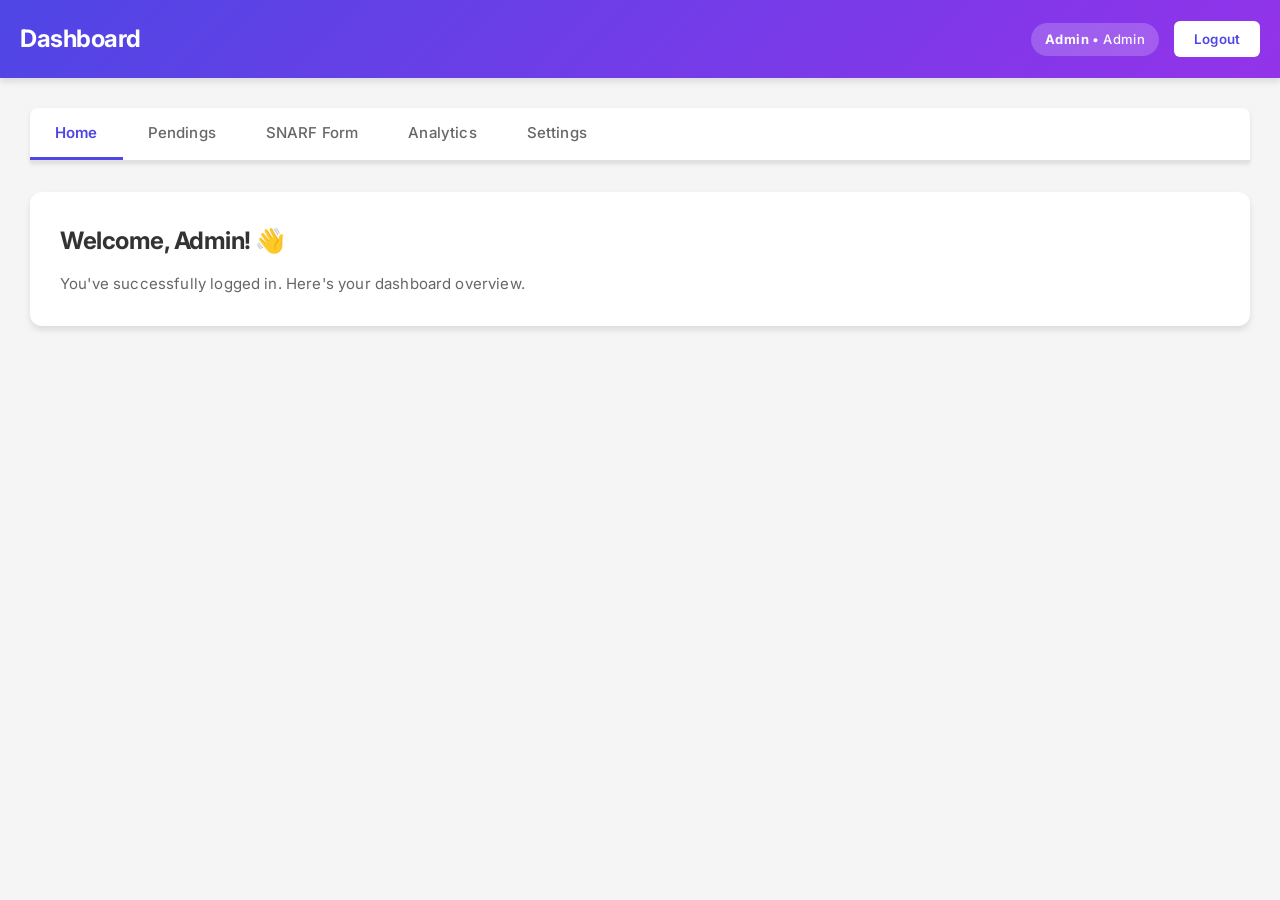
==== dashboard.html @ 6720dd73 "Update dashboard.html" ====
<!DOCTYPE html>
<html lang="en">
<head>
  <meta charset="UTF-8" />
  <meta name="viewport" content="width=device-width, initial-scale=1.0" />
  <meta name="theme-color" content="#4f46e5" />
  <title>Dashboard</title>
  <link rel="stylesheet" href="css/dashboard.css" />
</head>
<body>

  <div class="toast-container" id="toastContainer"></div>

  <nav class="navbar">
    <h1>Dashboard</h1>
    <div class="navbar-right">
      <span class="user-info-badge" id="navUserInfo"></span>
      <button class="logout-btn" onclick="logout()">Logout</button>
    </div>
  </nav>

  <main class="container">
    <div class="tabs">
      <button class="tab-btn active" onclick="switchTab('home', this)">Home</button>
      <button class="tab-btn" onclick="switchTab('pendings', this)" id="pendingsTabBtn">
        Pendings <span class="tab-badge" id="pendingsBadge" style="display:none;">0</span>
      </button>
      <button class="tab-btn" onclick="switchTab('snarf-form', this)" id="snarfTabBtn">
        SNARF Form <span class="tab-badge" id="pendingBadge" style="display:none;">0</span>
      </button>
      <button class="tab-btn" onclick="switchTab('analytics', this)" id="analyticsTabBtn">Analytics</button>
      <button class="tab-btn" onclick="switchTab('settings', this)" id="settingsTabBtn">Settings</button>
    </div>

    <!-- HOME -->
    <div id="home" class="tab-content active">
      <div class="welcome-section">
        <h2 id="welcomeMessage">Welcome! 👋</h2>
        <p>You've successfully logged in. Here's your dashboard overview.</p>
      </div>
      <!-- Dynamic stats grid generated by JS -->
      <div class="cards-grid" id="homeStatsGrid"></div>
    </div>

    <!-- PENDINGS TAB -->
    <div id="pendings" class="tab-content">
      <div class="snarf-results">
        <h2>⏳ Pending Submissions</h2>
        <div class="snarf-summary">
          <div class="summary-card summary-pending" style="flex:none; min-width:220px;">
            <span class="summary-count" id="pendingsTotalCount">0</span>
            <span class="summary-label">Awaiting Your Action</span>
          </div>
        </div>
        <div class="snarf-toolbar">
          <div class="snarf-toolbar-left">
            <input type="text" class="snarf-search-input" id="pendingsSearchInput" placeholder="🔍 Search pending submissions..." oninput="filterPendingsTable()" />
          </div>
          <div class="snarf-toolbar-right">
            <button class="snarf-bulk-btn snarf-bulk-approve" id="pendingsBulkApproveBtn" onclick="pendingsBulkAction('Advance')" disabled>✔ Bulk Advance</button>
            <button class="snarf-bulk-btn snarf-bulk-reject" id="pendingsBulkRejectBtn" onclick="pendingsBulkAction('Rejected')" disabled>✘ Bulk Reject</button>
          </div>
        </div>
        <div class="snarf-table-wrapper">
          <table class="snarf-results-table">
            <thead>
              <tr>
                <th><input type="checkbox" id="pendingsSelectAll" onclick="pendingsToggleSelectAll(this)" /></th>
                <th>Form ID</th><th>Last Name</th><th>First Name</th><th>M.I.</th>
                <th>Office/Division</th><th>Telephone</th><th>Date</th><th>Purpose</th>
                <th>Period</th><th>From</th><th>To</th><th>Status</th><th>Action</th>
              </tr>
            </thead>
            <tbody id="pendingsResultsBody"></tbody>
          </table>
        </div>
        <div class="snarf-pagination" id="pendingsPagination"></div>
      </div>
    </div>

    <!-- SNARF FORM TAB -->
    <div id="snarf-form" class="tab-content">
      <div class="snarf-results">
        <h2>📋 Form Submissions</h2>
        <div class="viewer-notice" id="viewerNotice">ℹ️ You have <strong id="viewerNoticeRole">Viewer</strong> access. You can only view submissions.</div>
        <!-- Dynamic summary generated by JS -->
        <div class="snarf-summary" id="snarfSummaryContainer"></div>
        <div class="snarf-toolbar">
          <div class="snarf-toolbar-left">
            <input type="text" class="snarf-search-input" id="snarfSearchInput" placeholder="🔍 Search by name, office, ID..." oninput="filterSnarfTable()" />
            <!-- Dynamic status filter populated by JS -->
            <select class="snarf-filter-select" id="snarfStatusFilter" onchange="filterSnarfTable()"></select>
          </div>
          <div class="snarf-toolbar-right" id="snarfToolbarRight">
            <button class="snarf-bulk-btn snarf-bulk-approve" id="bulkApproveBtn" onclick="bulkAction('Advance')" disabled>✔ Bulk Advance</button>
            <button class="snarf-bulk-btn snarf-bulk-reject" id="bulkRejectBtn" onclick="bulkAction('Rejected')" disabled>✘ Bulk Reject</button>
            <button class="snarf-bulk-btn snarf-bulk-delete" id="bulkDeleteBtn" onclick="bulkAction('Delete')" disabled>🗑 Bulk Delete</button>
            <button class="snarf-export-btn" onclick="exportSnarfToExcel()">📥 Export to Excel</button>
          </div>
        </div>
        <div class="snarf-table-wrapper">
          <table class="snarf-results-table">
            <thead>
              <tr>
                <th id="thCheckboxCol"><input type="checkbox" id="selectAllCheckbox" onclick="toggleSelectAll(this)" /></th>
                <th>Form ID</th><th>Last Name</th><th>First Name</th><th>M.I.</th>
                <th>Office/Division</th><th>Telephone</th><th>Date</th><th>Purpose</th>
                <th>Period</th><th>From</th><th>To</th><th>Status</th><th>Action</th>
              </tr>
            </thead>
            <tbody id="snarfResultsBody"></tbody>
          </table>
        </div>
        <div class="snarf-pagination" id="snarfPagination"></div>
      </div>
    </div>

    <!-- ANALYTICS -->
    <div id="analytics" class="tab-content">
      <div class="welcome-section"><h2>Analytics 📊</h2><p>Detailed analytics and reports coming soon...</p></div>
    </div>

    <!-- SETTINGS -->
    <div id="settings" class="tab-content">
      <div class="settings-container">
        <!-- User Management -->
        <div class="settings-card" id="userMgmtCard">
          <div class="settings-card-header">
            <div><h3>👥 User Management</h3><p>Add, edit, or remove users from the system.</p></div>
            <div style="display:flex; align-items:center; gap:12px; flex-wrap:wrap;">
              <span class="user-count-badge" id="userCountBadge">0 users</span>
              <input type="text" class="user-search-input" id="userSearchInput" placeholder="🔍 Search users..." oninput="filterUsersTable()" />
              <button class="add-user-btn" id="addUserBtn" onclick="openAddUserModal()">+ Add New User</button>
            </div>
          </div>
          <div class="user-mgmt-table-wrapper">
            <table class="user-mgmt-table">
              <thead><tr><th>Name</th><th>Email</th><th>Role</th><th>Actions</th></tr></thead>
              <tbody id="userTableBody"></tbody>
            </table>
          </div>
        </div>

        <!-- Workflow Builder + Role Manager -->
        <div class="settings-card" id="workflowCard">
          <div class="settings-card-header">
            <div><h3>🔄 Approval Workflow</h3><p>Configure the multi-stage approval pipeline.</p></div>
          </div>
          <!-- Role Manager -->
          <div class="role-manager">
            <h4>🏷️ Custom Roles</h4>
            <div class="role-chips" id="roleChipsContainer"></div>
          </div>
          <!-- Pipeline Visual -->
          <div class="workflow-pipeline" id="workflowPipeline"></div>
          <!-- Stage Cards -->
          <div class="workflow-stages" id="workflowStages"></div>
          <button class="add-stage-btn" onclick="addWorkflowStage()">+ Add Stage</button>
          <div class="workflow-actions">
            <button class="save-workflow-btn" onclick="saveWorkflow()">💾 Save Workflow</button>
          </div>
        </div>

        <!-- Tab Visibility -->
        <div class="settings-card">
          <h3>⚙️ Tab Visibility</h3><p>Control which tabs are visible on the dashboard.</p>
          <div class="setting-item"><div class="setting-info"><h4>SNARF Form Tab</h4><span>Show or hide the SNARF Form submissions tab</span></div><label class="toggle-switch"><input type="checkbox" id="toggleSnarfTab" checked onchange="toggleTabVisibility('snarf-form', this.checked)" /><span class="toggle-slider"></span></label></div>
          <div class="setting-item"><div class="setting-info"><h4>Analytics Tab</h4><span>Show or hide the Analytics tab</span></div><label class="toggle-switch"><input type="checkbox" id="toggleAnalyticsTab" checked onchange="toggleTabVisibility('analytics', this.checked)" /><span class="toggle-slider"></span></label></div>
        </div>

        <!-- Account -->
        <div class="settings-card">
          <h3>👤 Account</h3><p>Manage your account preferences.</p>
          <div class="setting-item"><div class="setting-info"><h4>Profile Settings</h4><span>Update your name, email, and password</span></div><button style="padding:8px 16px; border:1px solid #ccc; border-radius:6px; background:white; cursor:pointer; font-weight:bold; color:#4f46e5;" onmouseover="this.style.background='#eef2ff'" onmouseout="this.style.background='white'">Edit</button></div>
        </div>
      </div>
    </div>
  </main>

  <!-- User Modal -->
  <div id="userModal" class="modal">
    <div class="modal-content">
      <h3 id="modalTitle">Add New User</h3>
      <div class="form-group"><label for="userName">Full Name</label><input type="text" id="userName" placeholder="Enter full name" /></div>
      <div class="form-group"><label for="userEmail">Email</label><input type="email" id="userEmail" placeholder="Enter email address" /></div>
      <div class="form-group"><label for="userPassword">Password</label><input type="password" id="userPassword" placeholder="Enter password" autocomplete="off" /></div>
      <div class="form-group"><label for="userRole">Role</label><select id="userRole"></select></div>
      <div class="modal-buttons"><button class="save-btn" onclick="saveUser()">Save</button><button class="cancel-btn" onclick="closeUserModal()">Cancel</button></div>
    </div>
  </div>

  <!-- Reject Reason Modal -->
  <div id="rejectReasonModal" class="modal">
    <div class="modal-content reject-modal-content">
      <div class="reject-modal-header">
        <span class="reject-icon">🚫</span>
        <h3>Reject Submission</h3>
      </div>
      <div id="rejectTargetInfo" class="reject-target-info"></div>
      <div class="reject-form-group">
        <label for="rejectCategory">Category</label>
        <select id="rejectCategory" class="reject-category-select">
          <option value="">— Select a reason category —</option>
          <option value="Incomplete Information">Incomplete Information</option>
          <option value="Invalid Data">Invalid Data</option>
          <option value="Duplicate Submission">Duplicate Submission</option>
          <option value="Policy Violation">Policy Violation</option>
          <option value="Insufficient Justification">Insufficient Justification</option>
          <option value="Expired / Out of Period">Expired / Out of Period</option>
          <option value="Other">Other</option>
        </select>
      </div>
      <div class="reject-form-group">
        <label for="rejectReasonText">Reason<span class="required-asterisk">*</span></label>
        <textarea id="rejectReasonText" class="reject-reason-textarea" placeholder="Provide a clear reason for rejection (required)..." maxlength="500" oninput="onRejectReasonInput()"></textarea>
        <div id="rejectValidationMsg" class="reject-validation-msg">⚠ A rejection reason is required.</div>
        <div id="rejectCharCount" class="reject-char-count">0 / 500</div>
      </div>
      <div class="reject-modal-actions">
        <button class="reject-cancel-btn" onclick="closeRejectModal()">Cancel</button>
        <button id="rejectConfirmBtn" class="reject-confirm-btn" disabled onclick="confirmReject()">✘ Confirm Rejection</button>
      </div>
    </div>
  </div>

  <!-- New Role Modal -->
  <div id="newRoleModal" class="modal">
    <div class="modal-content" style="max-width:380px;">
      <h3>➕ Create New Role</h3>
      <div class="form-group"><label for="newRoleName">Role Name</label><input type="text" id="newRoleName" placeholder="e.g., Division Head, Director" /></div>
      <div class="modal-buttons"><button class="save-btn" onclick="confirmNewRole()">Create</button><button class="cancel-btn" onclick="closeNewRoleModal()">Cancel</button></div>
    </div>
  </div>

  <!-- Detail Modal -->
  <div id="detailModal" class="modal">
    <div class="detail-modal-content">
      <h3>📄 Submission Details</h3>
      <div id="detailModalBody"></div>
      <div class="detail-action-bar" id="detailActionBar"></div>
    </div>
  </div>

  <script src="js/dashboard.js"></script>
</body>
</html>
---- css/dashboard.css ----
@import url('https://fonts.googleapis.com/css2?family=Inter:wght@400;500;600;700&display=swap');

* {
  margin: 0;
  padding: 0;
  box-sizing: border-box;
  font-family: 'Inter', 'Segoe UI', system-ui, -apple-system, sans-serif;
}

body {
  background-color: #f5f5f5;
  -webkit-font-smoothing: antialiased;
  -moz-osx-font-smoothing: grayscale;
  letter-spacing: 0.01em;
  line-height: 1.6;
}

.navbar {
  background: linear-gradient(135deg, #4f46e5, #9333ea);
  color: white;
  padding: 20px;
  display: flex;
  justify-content: space-between;
  align-items: center;
  box-shadow: 0 4px 6px rgba(0, 0, 0, 0.1);
}

.navbar h1 { font-size: 24px; font-weight: 700; letter-spacing: -0.02em; }

.navbar-right {
  display: flex;
  align-items: center;
  gap: 15px;
}

.user-info-badge {
  background: rgba(255,255,255,0.2);
  padding: 6px 14px;
  border-radius: 20px;
  font-size: 13px;
  color: white;
  font-weight: 500;
  letter-spacing: 0.03em;
}

.logout-btn {
  background: white;
  color: #4f46e5;
  padding: 10px 20px;
  border: none;
  border-radius: 6px;
  cursor: pointer;
  font-weight: 600;
  transition: 0.3s;
  letter-spacing: 0.01em;
}

.logout-btn:hover { background: #f0f0f0; }

.container { padding: 30px; max-width: 1400px; margin: 0 auto; }

/* ===== TABS ===== */
.tabs {
  background: white;
  display: flex;
  gap: 0;
  border-bottom: 2px solid #e0e0e0;
  margin-bottom: 30px;
  border-radius: 8px 8px 0 0;
  box-shadow: 0 2px 4px rgba(0, 0, 0, 0.1);
}

.tab-btn {
  padding: 15px 25px;
  background: none;
  border: none;
  cursor: pointer;
  font-size: 15px;
  color: #666;
  transition: 0.3s;
  border-bottom: 3px solid transparent;
  font-weight: 500;
  position: relative;
  letter-spacing: 0.01em;
}

.tab-btn:hover { color: #4f46e5; background: #f9f9f9; }
.tab-btn.active { color: #4f46e5; border-bottom-color: #4f46e5; font-weight: 600; }
.tab-btn.hidden-tab { display: none; }

.tab-badge {
  position: absolute;
  top: 6px; right: 6px;
  background-color: #ef4444;
  color: white;
  font-size: 10px;
  font-weight: 700;
  padding: 2px 6px;
  border-radius: 10px;
  min-width: 18px;
  text-align: center;
  line-height: 14px;
  letter-spacing: 0.03em;
}

.tab-content { display: none; }
.tab-content.active { display: block; }

/* ===== WELCOME & CARDS ===== */
.welcome-section {
  background: white;
  padding: 30px;
  border-radius: 12px;
  margin-bottom: 30px;
  box-shadow: 0 4px 6px rgba(0, 0, 0, 0.1);
}

.welcome-section h2 { color: #333; margin-bottom: 10px; font-weight: 700; letter-spacing: -0.02em; }
.welcome-section p { color: #666; font-size: 15px; line-height: 1.7; }

.cards-grid {
  display: grid;
  grid-template-columns: repeat(auto-fit, minmax(280px, 1fr));
  gap: 20px;
}

.card {
  background: white;
  padding: 25px;
  border-radius: 12px;
  box-shadow: 0 4px 6px rgba(0, 0, 0, 0.1);
  transition: transform 0.3s, box-shadow 0.3s;
}

.card:hover { transform: translateY(-5px); box-shadow: 0 8px 12px rgba(0, 0, 0, 0.15); }
.card h3 { color: #4f46e5; margin-bottom: 12px; font-size: 18px; font-weight: 600; letter-spacing: -0.01em; }
.card p { color: #666; font-size: 14px; line-height: 1.7; }
.card-stat { font-size: 32px; font-weight: 700; color: #4f46e5; margin-bottom: 10px; letter-spacing: -0.02em; }

/* ===== TABLES ===== */
table { width: 100%; border-collapse: collapse; }
table thead { background-color: #f9f9f9; border-bottom: 2px solid #e0e0e0; }
table th { padding: 15px; text-align: left; color: #4f46e5; font-weight: 600; font-size: 14px; letter-spacing: 0.01em; }
table td { padding: 15px; border-bottom: 1px solid #e0e0e0; font-size: 14px; }
table tr:hover { background-color: #f9f9f9; }

/* ===== ROLES (all with consistent borders) ===== */
.role-badge { display: inline-block; padding: 6px 12px; border-radius: 20px; font-size: 12px; font-weight: 600; letter-spacing: 0.03em; }
.role-admin { background-color: #fee2e2; color: #991b1b; border: 1px solid #fca5a5; }
.role-editor { background-color: #fef3c7; color: #92400e; border: 1px solid #fcd34d; }
.role-viewer { background-color: #dbeafe; color: #0c2d6b; border: 1px solid #93c5fd; }
.role-supervisor { background: #f0fdf4; color: #15803d; border: 1px solid #86efac; }
.role-submitter { background: #ecfeff; color: #155e75; border: 1px solid #67e8f9; }

/* ===== ACTION BUTTONS ===== */
.action-buttons { display: flex; gap: 8px; }
.edit-btn, .delete-btn { padding: 8px 12px; border: none; border-radius: 6px; cursor: pointer; font-size: 12px; font-weight: 600; transition: 0.3s; letter-spacing: 0.01em; }
.edit-btn { background-color: #3b82f6; color: white; }
.edit-btn:hover { background-color: #2563eb; }
.delete-btn { background-color: #ef4444; color: white; }
.delete-btn:hover { background-color: #dc2626; }

.add-user-btn { background-color: #4f46e5; color: white; padding: 10px 20px; border: none; border-radius: 8px; cursor: pointer; font-weight: 600; transition: 0.3s; font-size: 14px; letter-spacing: 0.01em; }
.add-user-btn:hover { background-color: #4338ca; }

/* ===== MODALS ===== */
.modal { display: none; position: fixed; z-index: 1000; left: 0; top: 0; width: 100%; height: 100%; background-color: rgba(0, 0, 0, 0.4); }
.modal.active { display: flex; justify-content: center; align-items: center; }

.modal-content { background-color: white; padding: 30px; border-radius: 12px; width: 400px; box-shadow: 0 4px 20px rgba(0, 0, 0, 0.3); }
.modal-content h3 { margin-bottom: 20px; color: #333; font-weight: 700; letter-spacing: -0.02em; }

.form-group { margin-bottom: 15px; }
.form-group label { display: block; margin-bottom: 8px; color: #555; font-weight: 600; font-size: 14px; letter-spacing: 0.01em; }
.form-group input, .form-group select { width: 100%; padding: 10px; border: 1px solid #ccc; border-radius: 6px; font-size: 14px; font-family: 'Inter', 'Segoe UI', system-ui, -apple-system, sans-serif; }
.form-group input:focus, .form-group select:focus { outline: none; border-color: #4f46e5; box-shadow: 0 0 5px rgba(79, 70, 229, 0.4); }

.modal-buttons { display: flex; gap: 10px; margin-top: 20px; }
.modal-buttons button { flex: 1; padding: 10px; border: none; border-radius: 6px; cursor: pointer; font-weight: 600; transition: 0.3s; letter-spacing: 0.01em; }
.save-btn { background-color: #4f46e5; color: white; }
.save-btn:hover { background-color: #4338ca; }
.cancel-btn { background-color: #e5e7eb; color: #333; }
.cancel-btn:hover { background-color: #d1d5db; }

/* ===== SNARF RESULTS ===== */
.snarf-results { width: 100%; max-width: 1400px; margin: 0 auto; padding: 20px; background-color: white; border-radius: 12px; box-shadow: 0 4px 15px rgba(0,0,0,0.3); }
.snarf-results h2 { margin-bottom: 20px; color: #1e3c72; font-size: 22px; font-weight: 700; letter-spacing: -0.02em; }

.snarf-summary { display: flex; gap: 15px; margin-bottom: 20px; flex-wrap: wrap; }
.summary-card { flex: 1; min-width: 140px; padding: 15px 20px; border-radius: 10px; text-align: center; box-shadow: 0 2px 6px rgba(0,0,0,0.08); }
.summary-card .summary-count { font-size: 28px; font-weight: 700; display: block; letter-spacing: -0.02em; }
.summary-card .summary-label { font-size: 13px; font-weight: 600; margin-top: 4px; display: block; letter-spacing: 0.03em; }

.summary-total { background: #eef2ff; border-left: 4px solid #4f46e5; }
.summary-total .summary-count { color: #4f46e5; }
.summary-total .summary-label { color: #4f46e5; }
.summary-pending { background: #fffbeb; border-left: 4px solid #f59e0b; }
.summary-pending .summary-count { color: #d97706; }
.summary-pending .summary-label { color: #92400e; }
.summary-approved { background: #ecfdf5; border-left: 4px solid #16a34a; }
.summary-approved .summary-count { color: #16a34a; }
.summary-approved .summary-label { color: #065f46; }
.summary-rejected { background: #fef2f2; border-left: 4px solid #ef4444; }
.summary-rejected .summary-count { color: #ef4444; }
.summary-rejected .summary-label { color: #991b1b; }

/* ===== SNARF TOOLBAR ===== */
.snarf-toolbar { display: flex; justify-content: space-between; align-items: center; flex-wrap: wrap; gap: 12px; margin-bottom: 20px; }
.snarf-toolbar-left { display: flex; align-items: center; gap: 12px; flex-wrap: wrap; }

.snarf-search-input { padding: 10px 14px; border: 1px solid #ccc; border-radius: 6px; font-size: 14px; width: 260px; transition: 0.3s; font-family: 'Inter', 'Segoe UI', system-ui, -apple-system, sans-serif; }
.snarf-search-input:focus { outline: none; border-color: #1e3c72; box-shadow: 0 0 5px rgba(30, 60, 114, 0.3); }

.snarf-filter-select { padding: 10px 14px; border: 1px solid #ccc; border-radius: 6px; font-size: 14px; cursor: pointer; background: white; font-family: 'Inter', 'Segoe UI', system-ui, -apple-system, sans-serif; }
.snarf-filter-select:focus { outline: none; border-color: #1e3c72; }

.snarf-toolbar-right { display: flex; align-items: center; gap: 10px; flex-wrap: wrap; }

.snarf-export-btn { padding: 10px 20px; background-color: #16a34a; color: white; border: none; border-radius: 6px; cursor: pointer; font-weight: 600; font-size: 14px; transition: 0.3s; letter-spacing: 0.01em; }
.snarf-export-btn:hover { background-color: #15803d; }

.snarf-bulk-btn { padding: 10px 16px; border: none; border-radius: 6px; cursor: pointer; font-weight: 600; font-size: 13px; transition: 0.3s; color: white; letter-spacing: 0.01em; }
.snarf-bulk-approve { background-color: #16a34a; }
.snarf-bulk-approve:hover { background-color: #15803d; }
.snarf-bulk-reject { background-color: #f59e0b; }
.snarf-bulk-reject:hover { background-color: #d97706; }
.snarf-bulk-delete { background-color: #ef4444; }
.snarf-bulk-delete:hover { background-color: #dc2626; }
.snarf-bulk-btn:disabled { opacity: 0.4; cursor: not-allowed; pointer-events: none; }

/* ===== SNARF TABLE ===== */
.snarf-table-wrapper { overflow-x: auto; }
.snarf-results-table { width: 100%; border-collapse: collapse; font-size: 13px; }
.snarf-results-table thead { background-color: #1e3c72; color: white; }
.snarf-results-table th { padding: 12px; text-align: left; font-weight: 600; border: 1px solid #ddd; white-space: nowrap; color: white; letter-spacing: 0.02em; }
.snarf-results-table td { padding: 12px; border: 1px solid #ddd; max-width: 200px; overflow: hidden; text-overflow: ellipsis; white-space: nowrap; }
.snarf-results-table tbody tr:nth-child(even) { background-color: #f9f9f9; }
.snarf-results-table tbody tr:hover { background-color: #e8f0ff; }
.snarf-results-table tbody tr.selected-row { background-color: #dbeafe !important; }
.snarf-results-table input[type="checkbox"] { width: 16px; height: 16px; cursor: pointer; }

/* ===== STATUS BADGES ===== */
.status-badge { display: inline-block; padding: 5px 12px; border-radius: 20px; font-size: 12px; font-weight: 600; text-transform: capitalize; letter-spacing: 0.03em; }
.status-pending { background-color: #fef3c7; color: #92400e; }
.status-approved { background-color: #d1fae5; color: #065f46; }
.status-rejected { background-color: #fee2e2; color: #991b1b; }

.snarf-view-btn {
  padding: 7px 16px;
  border: none;
  border-radius: 6px;
  cursor: pointer;
  font-size: 12px;
  font-weight: 600;
  transition: 0.3s;
  white-space: nowrap;
  background-color: #6366f1;
  color: white;
  letter-spacing: 0.01em;
}
.snarf-view-btn:hover { background-color: #4f46e5; }

.no-results-row td { text-align: center; color: #999; font-style: italic; padding: 30px; }

/* ===== DETAIL MODAL ===== */
.detail-modal-content {
  background-color: white;
  padding: 30px;
  border-radius: 12px;
  width: 900px;
  max-width: 95vw;
  max-height: 92vh;
  overflow-y: auto;
  scroll-behavior: smooth;
  box-shadow: 0 4px 20px rgba(0, 0, 0, 0.3);
}
.detail-modal-content h3 {
  margin-bottom: 20px;
  color: #1e3c72;
  font-size: 20px;
  font-weight: 700;
  letter-spacing: -0.02em;
  border-bottom: 2px solid #e0e0e0;
  padding-bottom: 10px;
}
.detail-row { display: flex; padding: 10px 0; border-bottom: 1px solid #f0f0f0; }
.detail-label { font-weight: 600; color: #555; width: 200px; flex-shrink: 0; font-size: 14px; }
.detail-value { color: #333; font-size: 14px; word-break: break-word; }

.detail-actioned-section {
  margin-top: 15px;
  padding: 15px;
  background: #f0fdf4;
  border-radius: 8px;
  border-left: 4px solid #16a34a;
}
.detail-actioned-section.rejected { background: #fef2f2; border-left-color: #ef4444; }
.detail-actioned-section.pending-section { background: #fffbeb; border-left-color: #f59e0b; }

.detail-action-bar {
  display: flex;
  justify-content: center;
  gap: 12px;
  margin-top: 20px;
  padding-top: 15px;
  border-top: 2px solid #e0e0e0;
  flex-wrap: wrap;
}

.detail-action-bar button {
  padding: 10px 24px;
  border: none;
  border-radius: 8px;
  cursor: pointer;
  font-weight: 600;
  font-size: 14px;
  transition: 0.3s;
  min-width: 120px;
  letter-spacing: 0.01em;
}

.detail-approve-btn { background-color: #16a34a; color: white; }
.detail-approve-btn:hover { background-color: #15803d; }
.detail-reject-btn { background-color: #f59e0b; color: white; }
.detail-reject-btn:hover { background-color: #d97706; }
.detail-delete-btn { background-color: #ef4444; color: white; }
.detail-delete-btn:hover { background-color: #dc2626; }
.detail-close-btn { background-color: #4f46e5; color: white; }
.detail-close-btn:hover { background-color: #4338ca; }
.save-conduct-btn { background-color: #0ea5e9; color: white; }
.save-conduct-btn:hover { background-color: #0284c7; }
.detail-action-bar button:disabled { opacity: 0.4; cursor: not-allowed; pointer-events: none; }

/* ===== CONDUCT SECTION ===== */
.conduct-section {
  margin-top: 15px;
  padding: 15px;
  background: #f8fafc;
  border-radius: 8px;
  border-left: 4px solid #6366f1;
}
.conduct-section h4 { color: #1e3c72; font-size: 15px; font-weight: 700; letter-spacing: -0.02em; margin-bottom: 12px; }
.conduct-checkboxes { display: flex; gap: 20px; flex-wrap: wrap; margin-bottom: 5px; }
.conduct-check-item { display: flex; align-items: center; gap: 6px; font-size: 14px; color: #333; }
.conduct-check-item .check-icon {
  width: 20px; height: 20px; border-radius: 4px;
  display: flex; align-items: center; justify-content: center;
  font-size: 12px; font-weight: 700; flex-shrink: 0;
}
.check-icon.checked { background-color: #16a34a; color: white; }
.check-icon.unchecked { background-color: #e5e7eb; color: #999; }

.conduct-checkbox { width: 16px; height: 16px; cursor: pointer; accent-color: #4f46e5; }

.conduct-input {
  width: 60px; padding: 5px 8px; border: 1px solid #ccc;
  border-radius: 4px; font-size: 13px; text-align: center; transition: 0.3s;
  font-family: 'Inter', 'Segoe UI', system-ui, -apple-system, sans-serif;
}
.conduct-input:focus { outline: none; border-color: #4f46e5; box-shadow: 0 0 4px rgba(79, 70, 229, 0.3); }

.conduct-date-input {
  padding: 5px 8px; border: 1px solid #ccc;
  border-radius: 4px; font-size: 12px; transition: 0.3s;
  font-family: 'Inter', 'Segoe UI', system-ui, -apple-system, sans-serif;
}
.conduct-date-input:focus { outline: none; border-color: #4f46e5; box-shadow: 0 0 4px rgba(79, 70, 229, 0.3); }

.subsequent-table { width: 100%; border-collapse: collapse; margin-top: 12px; font-size: 13px; }
.subsequent-table thead { background-color: #eef2ff; }
.subsequent-table th { padding: 8px 12px; text-align: center; color: #4f46e5; font-weight: 600; border: 1px solid #ddd; font-size: 12px; letter-spacing: 0.02em; }
.subsequent-table td { padding: 8px 12px; text-align: center; border: 1px solid #ddd; color: #333; font-size: 13px; }
.subsequent-table td.label-cell { text-align: left; font-weight: 600; color: #555; background: #f9fafb; white-space: nowrap; }

/* ===== TOAST ===== */
.toast-container { position: fixed; top: 20px; right: 20px; z-index: 9999; display: flex; flex-direction: column; gap: 10px; }
.toast { padding: 14px 24px; border-radius: 8px; color: white; font-weight: 600; font-size: 14px; box-shadow: 0 4px 12px rgba(0,0,0,0.2); animation: slideIn 0.3s ease, fadeOut 0.5s ease 2.5s forwards; max-width: 360px; letter-spacing: 0.03em; }
.toast-success { background-color: #16a34a; }
.toast-error { background-color: #ef4444; }
.toast-warning { background-color: #f59e0b; }
.toast-info { background-color: #3b82f6; }
@keyframes slideIn { from { transform: translateX(100%); opacity: 0; } to { transform: translateX(0); opacity: 1; } }
@keyframes fadeOut { from { opacity: 1; } to { opacity: 0; } }

/* ===== PAGINATION ===== */
.snarf-pagination { display: flex; justify-content: space-between; align-items: center; margin-top: 15px; flex-wrap: wrap; gap: 10px; }
.pagination-info { color: #666; font-size: 13px; letter-spacing: 0.03em; }
.pagination-buttons { display: flex; gap: 5px; }
.page-btn { padding: 8px 14px; border: 1px solid #ddd; background: white; border-radius: 6px; cursor: pointer; font-size: 13px; transition: 0.3s; font-weight: 500; }
.page-btn:hover:not(:disabled) { background-color: #eef2ff; border-color: #4f46e5; color: #4f46e5; }
.page-btn.active-page { background-color: #4f46e5; color: white; border-color: #4f46e5; }
.page-btn:disabled { opacity: 0.4; cursor: not-allowed; }

/* ===== SETTINGS ===== */
.settings-container { display: flex; flex-direction: column; gap: 20px; }
.settings-card { background: white; padding: 25px 30px; border-radius: 12px; box-shadow: 0 4px 6px rgba(0, 0, 0, 0.1); }
.settings-card-header { display: flex; justify-content: space-between; align-items: center; margin-bottom: 20px; flex-wrap: wrap; gap: 10px; }
.settings-card-header h3 { color: #333; font-size: 18px; margin: 0; font-weight: 700; letter-spacing: -0.02em; }
.settings-card-header p { color: #888; font-size: 13px; margin: 0; }
.settings-card h3 { color: #333; margin-bottom: 6px; font-size: 18px; font-weight: 700; letter-spacing: -0.02em; }
.settings-card > p { color: #888; font-size: 13px; margin-bottom: 18px; }
.setting-item { display: flex; justify-content: space-between; align-items: center; padding: 14px 0; border-bottom: 1px solid #f0f0f0; }
.setting-item:last-child { border-bottom: none; }
.setting-info h4 { color: #333; font-size: 15px; margin-bottom: 3px; font-weight: 600; }
.setting-info span { color: #999; font-size: 12px; letter-spacing: 0.03em; }

/* ===== TOGGLE SWITCH ===== */
.toggle-switch { position: relative; width: 50px; height: 26px; flex-shrink: 0; }
.toggle-switch input { opacity: 0; width: 0; height: 0; }
.toggle-slider { position: absolute; cursor: pointer; top: 0; left: 0; right: 0; bottom: 0; background-color: #ccc; border-radius: 26px; transition: 0.3s; }
.toggle-slider::before { content: ""; position: absolute; height: 20px; width: 20px; left: 3px; bottom: 3px; background-color: white; border-radius: 50%; transition: 0.3s; }
.toggle-switch input:checked + .toggle-slider { background-color: #4f46e5; }
.toggle-switch input:checked + .toggle-slider::before { transform: translateX(24px); }

/* ===== USER MANAGEMENT ===== */
.user-mgmt-table-wrapper { overflow-x: auto; margin-top: 10px; }
.user-mgmt-table { width: 100%; border-collapse: collapse; }
.user-mgmt-table thead { background-color: #4f46e5; color: white; }
.user-mgmt-table thead th { padding: 12px 15px; text-align: left; font-weight: 600; color: white; font-size: 14px; letter-spacing: 0.02em; }
.user-mgmt-table tbody td { padding: 12px 15px; border-bottom: 1px solid #e0e0e0; font-size: 14px; }
.user-mgmt-table tbody tr:hover { background-color: #f5f3ff; }

.user-search-input { padding: 10px 14px; border: 1px solid #ccc; border-radius: 6px; font-size: 14px; width: 250px; transition: 0.3s; font-family: 'Inter', 'Segoe UI', system-ui, -apple-system, sans-serif; }
.user-search-input:focus { outline: none; border-color: #4f46e5; box-shadow: 0 0 5px rgba(79, 70, 229, 0.3); }
.user-count-badge { background: #eef2ff; color: #4f46e5; padding: 6px 14px; border-radius: 20px; font-size: 13px; font-weight: 600; letter-spacing: 0.03em; }

.viewer-notice {
  background: #dbeafe; border-left: 4px solid #3b82f6;
  padding: 12px 20px; border-radius: 6px; margin-bottom: 15px;
  font-size: 13px; color: #1e40af; display: none;
}
.viewer-notice.visible { display: block; }

/* ===== REVIEWED STATUS ===== */
.status-reviewed { background-color: #dbeafe; color: #1e40af; }

.summary-reviewed { background: #eff6ff; border-left: 4px solid #3b82f6; }
.summary-reviewed .summary-count { color: #3b82f6; }
.summary-reviewed .summary-label { color: #1e40af; }

.detail-actioned-section.reviewed-section { background: #eff6ff; border-left-color: #3b82f6; }


/* ===== RESPONSIVE DESIGN ===== */
@media (max-width: 768px) {
  .navbar {
    flex-direction: column;
    gap: 10px;
    text-align: center;
    padding: 15px;
  }

  .navbar h1 {
    font-size: 20px;
  }

  .navbar-right {
    flex-wrap: wrap;
    justify-content: center;
  }

  .container {
    padding: 15px;
  }

  .tabs {
    flex-wrap: wrap;
  }

  .tab-btn {
    padding: 10px 15px;
    font-size: 14px;
  }

  .cards-grid {
    grid-template-columns: 1fr;
  }

  .welcome-section {
    padding: 20px;
  }

  .snarf-toolbar {
    flex-direction: column;
    align-items: stretch;
  }

  .snarf-toolbar-left,
  .snarf-toolbar-right {
    flex-direction: column;
    width: 100%;
  }

  .snarf-search-input,
  .user-search-input {
    width: 100%;
  }

  .snarf-filter-select {
    width: 100%;
  }

  .snarf-bulk-btn,
  .snarf-export-btn {
    width: 100%;
    text-align: center;
  }

  .snarf-summary {
    flex-direction: column;
  }

  .summary-card {
    min-width: unset;
  }

  .detail-modal-content {
    width: 95vw;
    padding: 20px;
    max-height: 90vh;
  }

  .detail-row {
    flex-direction: column;
    gap: 4px;
  }

  .detail-label {
    width: 100%;
  }

  .detail-action-bar {
    flex-direction: column;
    align-items: stretch;
  }

  .detail-action-bar button {
    min-width: unset;
    width: 100%;
  }

  .modal-content {
    width: 95vw;
    padding: 20px;
  }

  .settings-card-header {
    flex-direction: column;
    align-items: flex-start;
  }

  .settings-card-header > div {
    width: 100%;
  }

  .add-user-btn {
    width: 100%;
    text-align: center;
  }

  .subsequent-table {
    font-size: 11px;
  }

  .subsequent-table th,
  .subsequent-table td {
    padding: 6px 4px;
  }

  .conduct-input {
    width: 45px;
    font-size: 11px;
  }

  .conduct-date-input {
    font-size: 10px;
    padding: 4px 2px;
  }

  .conduct-checkboxes {
    flex-direction: column;
    gap: 10px;
  }

  .snarf-pagination {
    flex-direction: column;
    align-items: center;
  }

  .pagination-buttons {
    flex-wrap: wrap;
    justify-content: center;
  }

  .action-buttons {
    flex-direction: column;
    gap: 4px;
  }

  .edit-btn, .delete-btn {
    width: 100%;
    text-align: center;
  }
}

@media (max-width: 480px) {
  .navbar h1 {
    font-size: 18px;
  }

  .tab-btn {
    padding: 8px 10px;
    font-size: 12px;
  }

  .card {
    padding: 18px;
  }

  .card-stat {
    font-size: 26px;
  }

  .snarf-results {
    padding: 12px;
  }

  .snarf-results h2 {
    font-size: 18px;
  }

  .summary-card .summary-count {
    font-size: 22px;
  }

  .settings-card {
    padding: 18px;
  }
}
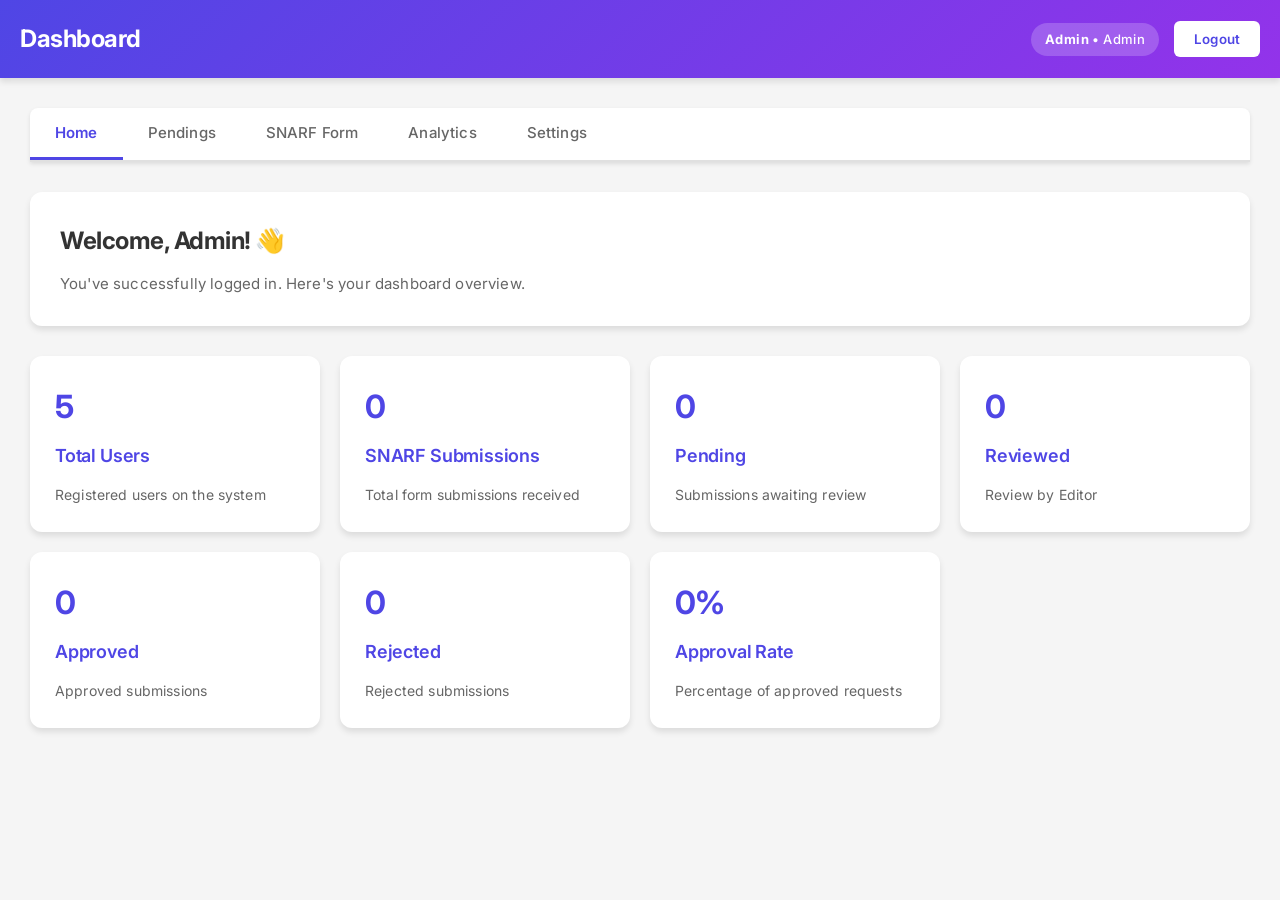
==== commit cf32c793: "update 3 admin cannot delete its own" ====
--- a/dashboard.html
+++ b/dashboard.html
@@ -5,48 +5,58 @@
   <meta charset="UTF-8" />
   <meta name="viewport" content="width=device-width, initial-scale=1.0" />
   <meta name="theme-color" content="#4f46e5" />
+  <meta name="description" content="SNARF Dashboard - Multi-stage approval workflow system" />
+  <link rel="icon" href="favicon.ico" />
   <title>Dashboard</title>
   <link rel="stylesheet" href="css/dashboard.css" />
 </head>
 <body>
 
-  <div class="toast-container" id="toastContainer"></div>
+  <!-- Fallback for users with JavaScript disabled -->
+  <noscript>
+    <div style="padding:40px; text-align:center; font-family:sans-serif;">
+      <h2>&#9888;&#65039; JavaScript Required</h2>
+      <p>This dashboard requires JavaScript to function. Please enable it in your browser settings.</p>
+    </div>
+  </noscript>
+
+  <!-- Toast notifications container — aria-live ensures screen readers announce toasts -->
+  <div class="toast-container" id="toastContainer" aria-live="polite" aria-atomic="true"></div>
 
   <nav class="navbar">
     <h1>Dashboard</h1>
     <div class="navbar-right">
       <span class="user-info-badge" id="navUserInfo"></span>
-      <button class="logout-btn" onclick="logout()">Logout</button>
+      <button type="button" class="logout-btn" onclick="logout()">Logout</button>
     </div>
   </nav>
 
   <main class="container">
-    <div class="tabs">
-      <button class="tab-btn active" onclick="switchTab('home', this)">Home</button>
-      <button class="tab-btn" onclick="switchTab('pendings', this)" id="pendingsTabBtn">
+    <div class="tabs" role="tablist">
+      <button type="button" role="tab" aria-selected="true" class="tab-btn active" onclick="switchTab('home', this)">Home</button>
+      <button type="button" role="tab" aria-selected="false" class="tab-btn" onclick="switchTab('pendings', this)" id="pendingsTabBtn">
         Pendings <span class="tab-badge" id="pendingsBadge" style="display:none;">0</span>
       </button>
-      <button class="tab-btn" onclick="switchTab('snarf-form', this)" id="snarfTabBtn">
+      <button type="button" role="tab" aria-selected="false" class="tab-btn" onclick="switchTab('snarf-form', this)" id="snarfTabBtn">
         SNARF Form <span class="tab-badge" id="pendingBadge" style="display:none;">0</span>
       </button>
-      <button class="tab-btn" onclick="switchTab('analytics', this)" id="analyticsTabBtn">Analytics</button>
-      <button class="tab-btn" onclick="switchTab('settings', this)" id="settingsTabBtn">Settings</button>
+      <button type="button" role="tab" aria-selected="false" class="tab-btn" onclick="switchTab('analytics', this)" id="analyticsTabBtn">Analytics</button>
+      <button type="button" role="tab" aria-selected="false" class="tab-btn" onclick="switchTab('settings', this)" id="settingsTabBtn">Settings</button>
     </div>
 
     <!-- HOME -->
-    <div id="home" class="tab-content active">
+    <div id="home" class="tab-content active" role="tabpanel">
       <div class="welcome-section">
-        <h2 id="welcomeMessage">Welcome! 👋</h2>
+        <h2 id="welcomeMessage">Welcome! &#128075;</h2>
         <p>You've successfully logged in. Here's your dashboard overview.</p>
       </div>
-      <!-- Dynamic stats grid generated by JS -->
       <div class="cards-grid" id="homeStatsGrid"></div>
     </div>
 
     <!-- PENDINGS TAB -->
-    <div id="pendings" class="tab-content">
+    <div id="pendings" class="tab-content" role="tabpanel">
       <div class="snarf-results">
-        <h2>⏳ Pending Submissions</h2>
+        <h2>&#9203; Pending Submissions</h2>
         <div class="snarf-summary">
           <div class="summary-card summary-pending" style="flex:none; min-width:220px;">
             <span class="summary-count" id="pendingsTotalCount">0</span>
@@ -55,18 +65,19 @@
         </div>
         <div class="snarf-toolbar">
           <div class="snarf-toolbar-left">
-            <input type="text" class="snarf-search-input" id="pendingsSearchInput" placeholder="🔍 Search pending submissions..." oninput="filterPendingsTable()" />
+            <input type="text" class="snarf-search-input" id="pendingsSearchInput" placeholder="&#128269; Search pending submissions..." oninput="debouncedFilterPendings()" />
           </div>
           <div class="snarf-toolbar-right">
-            <button class="snarf-bulk-btn snarf-bulk-approve" id="pendingsBulkApproveBtn" onclick="pendingsBulkAction('Advance')" disabled>✔ Bulk Advance</button>
-            <button class="snarf-bulk-btn snarf-bulk-reject" id="pendingsBulkRejectBtn" onclick="pendingsBulkAction('Rejected')" disabled>✘ Bulk Reject</button>
+            <button type="button" class="snarf-bulk-btn snarf-bulk-approve" id="pendingsBulkApproveBtn" onclick="pendingsBulkAction('Advance')" disabled>&#10004; Bulk Advance</button>
+            <button type="button" class="snarf-bulk-btn snarf-bulk-reject" id="pendingsBulkRejectBtn" onclick="pendingsBulkAction('Rejected')" disabled>&#10008; Bulk Reject</button>
           </div>
         </div>
         <div class="snarf-table-wrapper">
           <table class="snarf-results-table">
+            <caption class="sr-only">Pending submissions awaiting your action</caption>
             <thead>
               <tr>
-                <th><input type="checkbox" id="pendingsSelectAll" onclick="pendingsToggleSelectAll(this)" /></th>
+                <th><input type="checkbox" id="pendingsSelectAll" onclick="pendingsToggleSelectAll(this)" aria-label="Select all pending submissions" /></th>
                 <th>Form ID</th><th>Last Name</th><th>First Name</th><th>M.I.</th>
                 <th>Office/Division</th><th>Telephone</th><th>Date</th><th>Purpose</th>
                 <th>Period</th><th>From</th><th>To</th><th>Status</th><th>Action</th>
@@ -80,30 +91,31 @@
     </div>
 
     <!-- SNARF FORM TAB -->
-    <div id="snarf-form" class="tab-content">
+    <div id="snarf-form" class="tab-content" role="tabpanel">
       <div class="snarf-results">
-        <h2>📋 Form Submissions</h2>
-        <div class="viewer-notice" id="viewerNotice">ℹ️ You have <strong id="viewerNoticeRole">Viewer</strong> access. You can only view submissions.</div>
-        <!-- Dynamic summary generated by JS -->
+        <h2>&#128203; Form Submissions</h2>
+        <div class="viewer-notice" id="viewerNotice">&#8505;&#65039; You have <strong id="viewerNoticeRole">Viewer</strong> access. You can only view submissions.</div>
         <div class="snarf-summary" id="snarfSummaryContainer"></div>
         <div class="snarf-toolbar">
           <div class="snarf-toolbar-left">
-            <input type="text" class="snarf-search-input" id="snarfSearchInput" placeholder="🔍 Search by name, office, ID..." oninput="filterSnarfTable()" />
-            <!-- Dynamic status filter populated by JS -->
-            <select class="snarf-filter-select" id="snarfStatusFilter" onchange="filterSnarfTable()"></select>
+            <input type="text" class="snarf-search-input" id="snarfSearchInput" placeholder="&#128269; Search by name, office, ID..." oninput="debouncedFilterSnarf()" />
+            <select class="snarf-filter-select" id="snarfStatusFilter" onchange="filterSnarfTable()">
+              <option value="all">All Status</option>
+            </select>
           </div>
           <div class="snarf-toolbar-right" id="snarfToolbarRight">
-            <button class="snarf-bulk-btn snarf-bulk-approve" id="bulkApproveBtn" onclick="bulkAction('Advance')" disabled>✔ Bulk Advance</button>
-            <button class="snarf-bulk-btn snarf-bulk-reject" id="bulkRejectBtn" onclick="bulkAction('Rejected')" disabled>✘ Bulk Reject</button>
-            <button class="snarf-bulk-btn snarf-bulk-delete" id="bulkDeleteBtn" onclick="bulkAction('Delete')" disabled>🗑 Bulk Delete</button>
-            <button class="snarf-export-btn" onclick="exportSnarfToExcel()">📥 Export to Excel</button>
+            <button type="button" class="snarf-bulk-btn snarf-bulk-approve" id="bulkApproveBtn" onclick="bulkAction('Advance')" disabled>&#10004; Bulk Advance</button>
+            <button type="button" class="snarf-bulk-btn snarf-bulk-reject" id="bulkRejectBtn" onclick="bulkAction('Rejected')" disabled>&#10008; Bulk Reject</button>
+            <button type="button" class="snarf-bulk-btn snarf-bulk-delete" id="bulkDeleteBtn" onclick="bulkAction('Delete')" disabled>&#128465; Bulk Delete</button>
+            <button type="button" class="snarf-export-btn" onclick="exportSnarfToExcel()">&#128229; Export to Excel</button>
           </div>
         </div>
         <div class="snarf-table-wrapper">
           <table class="snarf-results-table">
+            <caption class="sr-only">All SNARF form submissions</caption>
             <thead>
               <tr>
-                <th id="thCheckboxCol"><input type="checkbox" id="selectAllCheckbox" onclick="toggleSelectAll(this)" /></th>
+                <th id="thCheckboxCol"><input type="checkbox" id="selectAllCheckbox" onclick="toggleSelectAll(this)" aria-label="Select all submissions" /></th>
                 <th>Form ID</th><th>Last Name</th><th>First Name</th><th>M.I.</th>
                 <th>Office/Division</th><th>Telephone</th><th>Date</th><th>Purpose</th>
                 <th>Period</th><th>From</th><th>To</th><th>Status</th><th>Action</th>
@@ -117,25 +129,26 @@
     </div>
 
     <!-- ANALYTICS -->
-    <div id="analytics" class="tab-content">
-      <div class="welcome-section"><h2>Analytics 📊</h2><p>Detailed analytics and reports coming soon...</p></div>
+    <div id="analytics" class="tab-content" role="tabpanel">
+      <div class="welcome-section"><h2>Analytics &#128202;</h2><p>Detailed analytics and reports coming soon...</p></div>
     </div>
 
     <!-- SETTINGS -->
-    <div id="settings" class="tab-content">
+    <div id="settings" class="tab-content" role="tabpanel">
       <div class="settings-container">
         <!-- User Management -->
         <div class="settings-card" id="userMgmtCard">
           <div class="settings-card-header">
-            <div><h3>👥 User Management</h3><p>Add, edit, or remove users from the system.</p></div>
-            <div style="display:flex; align-items:center; gap:12px; flex-wrap:wrap;">
+            <div><h3>&#128101; User Management</h3><p>Add, edit, or remove users from the system.</p></div>
+            <div class="settings-card-actions">
               <span class="user-count-badge" id="userCountBadge">0 users</span>
-              <input type="text" class="user-search-input" id="userSearchInput" placeholder="🔍 Search users..." oninput="filterUsersTable()" />
-              <button class="add-user-btn" id="addUserBtn" onclick="openAddUserModal()">+ Add New User</button>
+              <input type="text" class="user-search-input" id="userSearchInput" placeholder="&#128269; Search users..." oninput="debouncedFilterUsers()" />
+              <button type="button" class="add-user-btn" id="addUserBtn" onclick="openAddUserModal()">+ Add New User</button>
             </div>
           </div>
           <div class="user-mgmt-table-wrapper">
             <table class="user-mgmt-table">
+              <caption class="sr-only">System user accounts</caption>
               <thead><tr><th>Name</th><th>Email</th><th>Role</th><th>Actions</th></tr></thead>
               <tbody id="userTableBody"></tbody>
             </table>
@@ -145,98 +158,154 @@
         <!-- Workflow Builder + Role Manager -->
         <div class="settings-card" id="workflowCard">
           <div class="settings-card-header">
-            <div><h3>🔄 Approval Workflow</h3><p>Configure the multi-stage approval pipeline.</p></div>
-          </div>
-          <!-- Role Manager -->
+            <div><h3>&#128260; Approval Workflow</h3><p>Configure the multi-stage approval pipeline.</p></div>
+          </div>
           <div class="role-manager">
-            <h4>🏷️ Custom Roles</h4>
+            <h4>&#127991;&#65039; Custom Roles</h4>
             <div class="role-chips" id="roleChipsContainer"></div>
           </div>
-          <!-- Pipeline Visual -->
           <div class="workflow-pipeline" id="workflowPipeline"></div>
-          <!-- Stage Cards -->
           <div class="workflow-stages" id="workflowStages"></div>
-          <button class="add-stage-btn" onclick="addWorkflowStage()">+ Add Stage</button>
+          <button type="button" class="add-stage-btn" onclick="addWorkflowStage()">+ Add Stage</button>
           <div class="workflow-actions">
-            <button class="save-workflow-btn" onclick="saveWorkflow()">💾 Save Workflow</button>
+            <button type="button" class="save-workflow-btn" onclick="saveWorkflow()">&#128190; Save Workflow</button>
           </div>
         </div>
 
         <!-- Tab Visibility -->
         <div class="settings-card">
-          <h3>⚙️ Tab Visibility</h3><p>Control which tabs are visible on the dashboard.</p>
-          <div class="setting-item"><div class="setting-info"><h4>SNARF Form Tab</h4><span>Show or hide the SNARF Form submissions tab</span></div><label class="toggle-switch"><input type="checkbox" id="toggleSnarfTab" checked onchange="toggleTabVisibility('snarf-form', this.checked)" /><span class="toggle-slider"></span></label></div>
-          <div class="setting-item"><div class="setting-info"><h4>Analytics Tab</h4><span>Show or hide the Analytics tab</span></div><label class="toggle-switch"><input type="checkbox" id="toggleAnalyticsTab" checked onchange="toggleTabVisibility('analytics', this.checked)" /><span class="toggle-slider"></span></label></div>
+          <h3>&#9881;&#65039; Tab Visibility</h3><p>Control which tabs are visible on the dashboard.</p>
+          <div class="setting-item">
+            <div class="setting-info" id="snarfTabLabel"><h4>SNARF Form Tab</h4><span>Show or hide the SNARF Form submissions tab</span></div>
+            <label class="toggle-switch">
+              <input type="checkbox" id="toggleSnarfTab" checked onchange="toggleTabVisibility('snarf-form', this.checked)" aria-labelledby="snarfTabLabel" />
+              <span class="toggle-slider"></span>
+            </label>
+          </div>
+          <div class="setting-item">
+            <div class="setting-info" id="analyticsTabLabel"><h4>Analytics Tab</h4><span>Show or hide the Analytics tab</span></div>
+            <label class="toggle-switch">
+              <input type="checkbox" id="toggleAnalyticsTab" checked onchange="toggleTabVisibility('analytics', this.checked)" aria-labelledby="analyticsTabLabel" />
+              <span class="toggle-slider"></span>
+            </label>
+          </div>
         </div>
 
         <!-- Account -->
         <div class="settings-card">
-          <h3>👤 Account</h3><p>Manage your account preferences.</p>
-          <div class="setting-item"><div class="setting-info"><h4>Profile Settings</h4><span>Update your name, email, and password</span></div><button style="padding:8px 16px; border:1px solid #ccc; border-radius:6px; background:white; cursor:pointer; font-weight:bold; color:#4f46e5;" onmouseover="this.style.background='#eef2ff'" onmouseout="this.style.background='white'">Edit</button></div>
+          <h3>&#128100; Account</h3><p>Manage your account preferences.</p>
+          <div class="setting-item">
+            <div class="setting-info"><h4>Profile Settings</h4><span>Update your name and password</span></div>
+            <button type="button" class="profile-edit-btn" onclick="openProfileModal()">Edit</button>
+          </div>
         </div>
       </div>
     </div>
   </main>
 
+  <!-- ==================== MODALS ==================== -->
+
   <!-- User Modal -->
-  <div id="userModal" class="modal">
+  <div id="userModal" class="modal" role="dialog" aria-modal="true" aria-labelledby="modalTitle" tabindex="-1">
     <div class="modal-content">
       <h3 id="modalTitle">Add New User</h3>
-      <div class="form-group"><label for="userName">Full Name</label><input type="text" id="userName" placeholder="Enter full name" /></div>
-      <div class="form-group"><label for="userEmail">Email</label><input type="email" id="userEmail" placeholder="Enter email address" /></div>
-      <div class="form-group"><label for="userPassword">Password</label><input type="password" id="userPassword" placeholder="Enter password" autocomplete="off" /></div>
-      <div class="form-group"><label for="userRole">Role</label><select id="userRole"></select></div>
-      <div class="modal-buttons"><button class="save-btn" onclick="saveUser()">Save</button><button class="cancel-btn" onclick="closeUserModal()">Cancel</button></div>
+      <form onsubmit="event.preventDefault(); saveUser();">
+        <div class="form-group"><label for="userName">Full Name</label><input type="text" id="userName" placeholder="Enter full name" autocomplete="name" /></div>
+        <div class="form-group"><label for="userEmail">Email</label><input type="email" id="userEmail" placeholder="Enter email address" autocomplete="email" /></div>
+        <div class="form-group"><label for="userPassword">Password</label><input type="password" id="userPassword" placeholder="Enter password" autocomplete="new-password" /></div>
+        <div class="form-group"><label for="userRole">Role</label><select id="userRole"></select></div>
+        <div class="modal-buttons"><button type="submit" class="save-btn">Save</button><button type="button" class="cancel-btn" onclick="closeUserModal()">Cancel</button></div>
+      </form>
     </div>
   </div>
 
   <!-- Reject Reason Modal -->
-  <div id="rejectReasonModal" class="modal">
+  <div id="rejectReasonModal" class="modal" role="dialog" aria-modal="true" aria-labelledby="rejectModalTitle" tabindex="-1">
     <div class="modal-content reject-modal-content">
       <div class="reject-modal-header">
-        <span class="reject-icon">🚫</span>
-        <h3>Reject Submission</h3>
+        <span class="reject-icon">&#128683;</span>
+        <h3 id="rejectModalTitle">Reject Submission</h3>
       </div>
       <div id="rejectTargetInfo" class="reject-target-info"></div>
-      <div class="reject-form-group">
-        <label for="rejectCategory">Category</label>
-        <select id="rejectCategory" class="reject-category-select">
-          <option value="">— Select a reason category —</option>
-          <option value="Incomplete Information">Incomplete Information</option>
-          <option value="Invalid Data">Invalid Data</option>
-          <option value="Duplicate Submission">Duplicate Submission</option>
-          <option value="Policy Violation">Policy Violation</option>
-          <option value="Insufficient Justification">Insufficient Justification</option>
-          <option value="Expired / Out of Period">Expired / Out of Period</option>
-          <option value="Other">Other</option>
-        </select>
-      </div>
-      <div class="reject-form-group">
-        <label for="rejectReasonText">Reason<span class="required-asterisk">*</span></label>
-        <textarea id="rejectReasonText" class="reject-reason-textarea" placeholder="Provide a clear reason for rejection (required)..." maxlength="500" oninput="onRejectReasonInput()"></textarea>
-        <div id="rejectValidationMsg" class="reject-validation-msg">⚠ A rejection reason is required.</div>
-        <div id="rejectCharCount" class="reject-char-count">0 / 500</div>
-      </div>
-      <div class="reject-modal-actions">
-        <button class="reject-cancel-btn" onclick="closeRejectModal()">Cancel</button>
-        <button id="rejectConfirmBtn" class="reject-confirm-btn" disabled onclick="confirmReject()">✘ Confirm Rejection</button>
-      </div>
+      <form onsubmit="event.preventDefault(); confirmReject();">
+        <div class="reject-form-group">
+          <label for="rejectCategory">Category</label>
+          <select id="rejectCategory" class="reject-category-select">
+            <option value="">&#8212; Select a reason category &#8212;</option>
+            <option value="Incomplete Information">Incomplete Information</option>
+            <option value="Invalid Data">Invalid Data</option>
+            <option value="Duplicate Submission">Duplicate Submission</option>
+            <option value="Policy Violation">Policy Violation</option>
+            <option value="Insufficient Justification">Insufficient Justification</option>
+            <option value="Expired / Out of Period">Expired / Out of Period</option>
+            <option value="Other">Other</option>
+          </select>
+        </div>
+        <div class="reject-form-group">
+          <label for="rejectReasonText">Reason<span class="required-asterisk">*</span></label>
+          <textarea id="rejectReasonText" class="reject-reason-textarea" placeholder="Provide a clear reason for rejection (required)..." maxlength="500" oninput="onRejectReasonInput()"></textarea>
+          <div id="rejectValidationMsg" class="reject-validation-msg">&#9888; A rejection reason is required.</div>
+          <div id="rejectCharCount" class="reject-char-count">0 / 500</div>
+        </div>
+        <div class="reject-modal-actions">
+          <button type="button" class="reject-cancel-btn" onclick="closeRejectModal()">Cancel</button>
+          <button type="submit" id="rejectConfirmBtn" class="reject-confirm-btn" disabled>&#10008; Confirm Rejection</button>
+        </div>
+      </form>
     </div>
   </div>
 
   <!-- New Role Modal -->
-  <div id="newRoleModal" class="modal">
+  <div id="newRoleModal" class="modal" role="dialog" aria-modal="true" aria-labelledby="newRoleModalTitle" tabindex="-1">
     <div class="modal-content" style="max-width:380px;">
-      <h3>➕ Create New Role</h3>
-      <div class="form-group"><label for="newRoleName">Role Name</label><input type="text" id="newRoleName" placeholder="e.g., Division Head, Director" /></div>
-      <div class="modal-buttons"><button class="save-btn" onclick="confirmNewRole()">Create</button><button class="cancel-btn" onclick="closeNewRoleModal()">Cancel</button></div>
+      <h3 id="newRoleModalTitle">&#10133; Create New Role</h3>
+      <form onsubmit="event.preventDefault(); confirmNewRole();">
+        <div class="form-group"><label for="newRoleName">Role Name</label><input type="text" id="newRoleName" placeholder="e.g., Division Head, Director" /></div>
+        <div class="modal-buttons"><button type="submit" class="save-btn">Create</button><button type="button" class="cancel-btn" onclick="closeNewRoleModal()">Cancel</button></div>
+      </form>
+    </div>
+  </div>
+
+  <!-- Profile Modal -->
+  <div id="profileModal" class="modal" role="dialog" aria-modal="true" aria-labelledby="profileModalTitle" tabindex="-1">
+    <div class="modal-content">
+      <h3 id="profileModalTitle">&#128100; Edit Profile</h3>
+      <form onsubmit="event.preventDefault(); saveProfile();">
+        <div class="form-group">
+          <label for="profileName">Full Name</label>
+          <input type="text" id="profileName" placeholder="Enter your full name" autocomplete="name" />
+        </div>
+        <div class="form-group">
+          <label for="profileEmail">Email <span style="color:#999;font-size:12px;font-weight:normal;">(read-only)</span></label>
+          <input type="email" id="profileEmail" disabled style="background:#f3f4f6;color:#6b7280;cursor:not-allowed;" />
+        </div>
+        <hr style="margin:20px 0;border:none;border-top:1px solid #e5e7eb;" />
+        <div class="form-group">
+          <label for="profileCurrentPassword">Current Password <span class="required-asterisk">*</span></label>
+          <input type="password" id="profileCurrentPassword" placeholder="Required to save changes" autocomplete="current-password" />
+        </div>
+        <div class="form-group">
+          <label for="profileNewPassword">New Password <span style="color:#999;font-size:12px;font-weight:normal;">(leave blank to keep current)</span></label>
+          <input type="password" id="profileNewPassword" placeholder="Min. 4 characters" autocomplete="new-password" oninput="onProfilePasswordInput()" />
+          <div id="profilePasswordStrength" class="password-strength" style="display:none;"></div>
+        </div>
+        <div class="form-group">
+          <label for="profileConfirmPassword">Confirm New Password</label>
+          <input type="password" id="profileConfirmPassword" placeholder="Re-enter new password" autocomplete="new-password" />
+        </div>
+        <div id="profileValidationMsg" class="reject-validation-msg"></div>
+        <div class="modal-buttons">
+          <button type="submit" class="save-btn">Save Changes</button>
+          <button type="button" class="cancel-btn" onclick="closeProfileModal()">Cancel</button>
+        </div>
+      </form>
     </div>
   </div>
 
   <!-- Detail Modal -->
-  <div id="detailModal" class="modal">
+  <div id="detailModal" class="modal" role="dialog" aria-modal="true" aria-labelledby="detailModalTitle" tabindex="-1">
     <div class="detail-modal-content">
-      <h3>📄 Submission Details</h3>
+      <h3 id="detailModalTitle">&#128196; Submission Details</h3>
       <div id="detailModalBody"></div>
       <div class="detail-action-bar" id="detailActionBar"></div>
     </div>
--- a/css/dashboard.css
+++ b/css/dashboard.css
@@ -32,6 +32,263 @@
   display: flex;
   align-items: center;
   gap: 15px;
+}
+
+/* ===================== REJECT REASON MODAL ===================== */
+
+#rejectReasonModal {
+  z-index: 1100;
+}
+
+.reject-modal-content {
+  max-width: 520px;
+  width: 520px;
+  border-top: 4px solid #ef4444;
+  animation: rejectSlideIn 0.25s ease-out;
+}
+
+@keyframes rejectSlideIn {
+  from { opacity: 0; transform: translateY(-20px) scale(0.97); }
+  to   { opacity: 1; transform: translateY(0) scale(1); }
+}
+
+.reject-modal-header {
+  display: flex;
+  align-items: center;
+  gap: 10px;
+  margin-bottom: 18px;
+}
+
+.reject-modal-header h3 {
+  margin: 0;
+  font-size: 20px;
+  color: #1e293b;
+  font-weight: 700;
+}
+
+.reject-modal-header .reject-icon {
+  font-size: 24px;
+}
+
+.reject-target-info {
+  background: #fef2f2;
+  border: 1px solid #fecaca;
+  border-radius: 8px;
+  padding: 10px 14px;
+  margin-bottom: 16px;
+  font-size: 13px;
+  color: #991b1b;
+  line-height: 1.5;
+}
+
+.reject-target-info strong {
+  color: #7f1d1d;
+}
+
+.reject-form-group {
+  margin-bottom: 16px;
+}
+
+.reject-form-group label {
+  display: block;
+  font-weight: 600;
+  font-size: 13px;
+  color: #475569;
+  margin-bottom: 6px;
+  text-transform: uppercase;
+  letter-spacing: 0.5px;
+}
+
+.required-asterisk {
+  color: #ef4444;
+  margin-left: 2px;
+}
+
+.reject-category-select {
+  width: 100%;
+  padding: 10px 12px;
+  border: 2px solid #e2e8f0;
+  border-radius: 8px;
+  font-size: 14px;
+  font-family: 'Inter', sans-serif;
+  color: #1e293b;
+  background: #f8fafc;
+  transition: border-color 0.2s;
+  appearance: none;
+  -webkit-appearance: none;
+  background-image: url("data:image/svg+xml,%3Csvg xmlns='http://www.w3.org/2000/svg' width='12' height='12' viewBox='0 0 12 12'%3E%3Cpath fill='%23475569' d='M6 8L1 3h10z'/%3E%3C/svg%3E");
+  background-repeat: no-repeat;
+  background-position: right 12px center;
+  cursor: pointer;
+}
+
+.reject-category-select:focus {
+  border-color: #ef4444;
+  outline: none;
+  background-color: #fff;
+  background-image: url("data:image/svg+xml,%3Csvg xmlns='http://www.w3.org/2000/svg' width='12' height='12' viewBox='0 0 12 12'%3E%3Cpath fill='%23475569' d='M6 8L1 3h10z'/%3E%3C/svg%3E");
+  background-repeat: no-repeat;
+  background-position: right 12px center;
+}
+
+.reject-reason-textarea {
+  width: 100%;
+  min-height: 120px;
+  max-height: 250px;
+  padding: 12px;
+  border: 2px solid #e2e8f0;
+  border-radius: 8px;
+  font-size: 14px;
+  font-family: 'Inter', sans-serif;
+  color: #1e293b;
+  background: #f8fafc;
+  resize: vertical;
+  transition: border-color 0.2s, background-color 0.2s;
+  line-height: 1.5;
+  box-sizing: border-box;
+}
+
+.reject-reason-textarea:focus {
+  border-color: #ef4444;
+  outline: none;
+  background: #fff;
+}
+
+.reject-reason-textarea::placeholder {
+  color: #94a3b8;
+}
+
+.reject-reason-textarea.error {
+  border-color: #ef4444;
+  background: #fef2f2;
+}
+
+.reject-validation-msg {
+  color: #ef4444;
+  font-size: 12px;
+  margin-top: 4px;
+  display: none;
+  align-items: center;
+  gap: 4px;
+}
+
+.reject-validation-msg.visible {
+  display: flex;
+}
+
+.reject-char-count {
+  text-align: right;
+  font-size: 12px;
+  color: #94a3b8;
+  margin-top: 4px;
+  transition: color 0.2s;
+}
+
+.reject-char-count.near-limit {
+  color: #f59e0b;
+  font-weight: 500;
+}
+
+.reject-char-count.at-limit {
+  color: #ef4444;
+  font-weight: 600;
+}
+
+.reject-modal-actions {
+  display: flex;
+  gap: 10px;
+  justify-content: flex-end;
+  margin-top: 20px;
+  padding-top: 16px;
+  border-top: 1px solid #e2e8f0;
+}
+
+.reject-confirm-btn {
+  padding: 10px 24px;
+  background: linear-gradient(135deg, #ef4444, #dc2626);
+  color: #fff;
+  border: none;
+  border-radius: 8px;
+  font-size: 14px;
+  font-weight: 600;
+  cursor: pointer;
+  transition: all 0.2s;
+  font-family: 'Inter', sans-serif;
+}
+
+.reject-confirm-btn:hover {
+  background: linear-gradient(135deg, #dc2626, #b91c1c);
+  transform: translateY(-1px);
+  box-shadow: 0 4px 12px rgba(239, 68, 68, 0.4);
+}
+
+.reject-confirm-btn:disabled {
+  background: #cbd5e1;
+  color: #94a3b8;
+  cursor: not-allowed;
+  transform: none;
+  box-shadow: none;
+}
+
+.reject-cancel-btn {
+  padding: 10px 24px;
+  background: #f1f5f9;
+  color: #475569;
+  border: 2px solid #e2e8f0;
+  border-radius: 8px;
+  font-size: 14px;
+  font-weight: 600;
+  cursor: pointer;
+  transition: all 0.2s;
+  font-family: 'Inter', sans-serif;
+}
+
+.reject-cancel-btn:hover {
+  background: #e2e8f0;
+  border-color: #cbd5e1;
+}
+
+/* ===== REJECTION REASON DISPLAY (Detail Modal) ===== */
+.rejection-reason-display {
+  background: linear-gradient(135deg, #fef2f2, #fff1f2);
+  border: 1px solid #fecaca;
+  border-left: 4px solid #ef4444;
+  border-radius: 8px;
+  padding: 16px;
+  margin-top: 12px;
+}
+
+.rejection-reason-display h4 {
+  margin: 0 0 10px 0;
+  font-size: 15px;
+  color: #991b1b;
+}
+
+.rejection-category-badge {
+  display: inline-block;
+  padding: 3px 10px;
+  background: #fee2e2;
+  color: #dc2626;
+  border-radius: 12px;
+  font-size: 12px;
+  font-weight: 600;
+  margin-bottom: 8px;
+}
+
+.rejection-reason-text {
+  color: #7f1d1d;
+  font-size: 14px;
+  line-height: 1.6;
+  white-space: pre-wrap;
+  word-break: break-word;
+}
+
+.stage-reason-text {
+  font-size: 12px;
+  color: #991b1b;
+  margin-left: 20px;
+  margin-top: 2px;
+  font-style: italic;
 }
 
 .user-info-badge {
@@ -145,13 +402,14 @@
 table td { padding: 15px; border-bottom: 1px solid #e0e0e0; font-size: 14px; }
 table tr:hover { background-color: #f9f9f9; }
 
-/* ===== ROLES (all with consistent borders) ===== */
+/* ===== ROLES ===== */
 .role-badge { display: inline-block; padding: 6px 12px; border-radius: 20px; font-size: 12px; font-weight: 600; letter-spacing: 0.03em; }
 .role-admin { background-color: #fee2e2; color: #991b1b; border: 1px solid #fca5a5; }
 .role-editor { background-color: #fef3c7; color: #92400e; border: 1px solid #fcd34d; }
 .role-viewer { background-color: #dbeafe; color: #0c2d6b; border: 1px solid #93c5fd; }
 .role-supervisor { background: #f0fdf4; color: #15803d; border: 1px solid #86efac; }
 .role-submitter { background: #ecfeff; color: #155e75; border: 1px solid #67e8f9; }
+.role-approval { background-color: #ede9fe; color: #5b21b6; border: 1px solid #a78bfa; }
 
 /* ===== ACTION BUTTONS ===== */
 .action-buttons { display: flex; gap: 8px; }
@@ -205,6 +463,10 @@
 .summary-rejected .summary-count { color: #ef4444; }
 .summary-rejected .summary-label { color: #991b1b; }
 
+.summary-stage { background: #eff6ff; border-left: 4px solid #3b82f6; }
+.summary-stage .summary-count { color: #3b82f6; }
+.summary-stage .summary-label { color: #1e40af; }
+
 /* ===== SNARF TOOLBAR ===== */
 .snarf-toolbar { display: flex; justify-content: space-between; align-items: center; flex-wrap: wrap; gap: 12px; margin-bottom: 20px; }
 .snarf-toolbar-left { display: flex; align-items: center; gap: 12px; flex-wrap: wrap; }
@@ -227,7 +489,7 @@
 .snarf-bulk-reject:hover { background-color: #d97706; }
 .snarf-bulk-delete { background-color: #ef4444; }
 .snarf-bulk-delete:hover { background-color: #dc2626; }
-.snarf-bulk-btn:disabled { opacity: 0.4; cursor: not-allowed; pointer-events: none; }
+.snarf-bulk-btn:disabled { opacity: 0.4; cursor: not-allowed; }
 
 /* ===== SNARF TABLE ===== */
 .snarf-table-wrapper { overflow-x: auto; }
@@ -245,6 +507,7 @@
 .status-pending { background-color: #fef3c7; color: #92400e; }
 .status-approved { background-color: #d1fae5; color: #065f46; }
 .status-rejected { background-color: #fee2e2; color: #991b1b; }
+.status-reviewed { background-color: #dbeafe; color: #1e40af; }
 
 .snarf-view-btn {
   padding: 7px 16px;
@@ -297,6 +560,7 @@
 }
 .detail-actioned-section.rejected { background: #fef2f2; border-left-color: #ef4444; }
 .detail-actioned-section.pending-section { background: #fffbeb; border-left-color: #f59e0b; }
+.detail-actioned-section.reviewed-section { background: #eff6ff; border-left-color: #3b82f6; }
 
 .detail-action-bar {
   display: flex;
@@ -330,7 +594,7 @@
 .detail-close-btn:hover { background-color: #4338ca; }
 .save-conduct-btn { background-color: #0ea5e9; color: white; }
 .save-conduct-btn:hover { background-color: #0284c7; }
-.detail-action-bar button:disabled { opacity: 0.4; cursor: not-allowed; pointer-events: none; }
+.detail-action-bar button:disabled { opacity: 0.4; cursor: not-allowed; }
 
 /* ===== CONDUCT SECTION ===== */
 .conduct-section {
@@ -432,15 +696,338 @@
 }
 .viewer-notice.visible { display: block; }
 
-/* ===== REVIEWED STATUS ===== */
-.status-reviewed { background-color: #dbeafe; color: #1e40af; }
-
-.summary-reviewed { background: #eff6ff; border-left: 4px solid #3b82f6; }
-.summary-reviewed .summary-count { color: #3b82f6; }
-.summary-reviewed .summary-label { color: #1e40af; }
-
-.detail-actioned-section.reviewed-section { background: #eff6ff; border-left-color: #3b82f6; }
-
+/* ===================== WORKFLOW BUILDER ===================== */
+.workflow-pipeline {
+  display: flex;
+  align-items: center;
+  padding: 20px;
+  background: #f8fafc;
+  border-radius: 10px;
+  margin-bottom: 20px;
+  overflow-x: auto;
+  gap: 0;
+}
+
+.pipeline-node {
+  padding: 8px 16px;
+  border-radius: 20px;
+  font-size: 12px;
+  font-weight: 600;
+  white-space: nowrap;
+  text-align: center;
+  letter-spacing: 0.02em;
+  flex-shrink: 0;
+}
+
+.pipeline-node-pending {
+  background: #fef3c7;
+  color: #92400e;
+  border: 2px solid #f59e0b;
+}
+
+.pipeline-node-stage {
+  background: #dbeafe;
+  color: #1e40af;
+  border: 2px solid #3b82f6;
+}
+
+.pipeline-node-approved {
+  background: #d1fae5;
+  color: #065f46;
+  border: 2px solid #16a34a;
+}
+
+.pipeline-arrow {
+  font-size: 18px;
+  color: #94a3b8;
+  padding: 0 8px;
+  flex-shrink: 0;
+}
+
+.workflow-stages {
+  display: flex;
+  flex-direction: column;
+  gap: 12px;
+  margin-bottom: 20px;
+}
+
+.stage-card {
+  background: white;
+  border: 2px solid #e2e8f0;
+  border-radius: 10px;
+  padding: 16px;
+  display: flex;
+  align-items: center;
+  gap: 12px;
+  transition: border-color 0.2s, box-shadow 0.2s;
+}
+
+.stage-card:hover {
+  border-color: #4f46e5;
+  box-shadow: 0 2px 8px rgba(79, 70, 229, 0.1);
+}
+
+.stage-number {
+  width: 32px;
+  height: 32px;
+  border-radius: 50%;
+  background: linear-gradient(135deg, #4f46e5, #7c3aed);
+  color: white;
+  display: flex;
+  align-items: center;
+  justify-content: center;
+  font-weight: 700;
+  font-size: 14px;
+  flex-shrink: 0;
+}
+
+.stage-fields {
+  flex: 1;
+  display: flex;
+  gap: 12px;
+  flex-wrap: wrap;
+  align-items: flex-end;
+}
+
+.stage-field {
+  display: flex;
+  flex-direction: column;
+  gap: 4px;
+}
+
+.stage-field label {
+  font-size: 11px;
+  font-weight: 600;
+  color: #94a3b8;
+  text-transform: uppercase;
+  letter-spacing: 0.5px;
+}
+
+.stage-field input,
+.stage-field select {
+  padding: 8px 12px;
+  border: 1px solid #e2e8f0;
+  border-radius: 6px;
+  font-size: 13px;
+  font-family: 'Inter', sans-serif;
+  transition: border-color 0.2s;
+}
+
+.stage-field input:focus,
+.stage-field select:focus {
+  outline: none;
+  border-color: #4f46e5;
+  box-shadow: 0 0 4px rgba(79, 70, 229, 0.3);
+}
+
+.stage-field input { width: 160px; }
+.stage-field select { min-width: 150px; }
+
+.stage-controls {
+  display: flex;
+  gap: 6px;
+  flex-shrink: 0;
+}
+
+.stage-ctrl-btn {
+  width: 32px;
+  height: 32px;
+  border: 1px solid #e2e8f0;
+  border-radius: 6px;
+  background: white;
+  cursor: pointer;
+  display: flex;
+  align-items: center;
+  justify-content: center;
+  font-size: 14px;
+  transition: all 0.2s;
+  color: #64748b;
+}
+
+.stage-ctrl-btn:hover {
+  background: #f1f5f9;
+  border-color: #94a3b8;
+}
+
+.stage-ctrl-btn.delete-stage:hover {
+  background: #fef2f2;
+  border-color: #ef4444;
+  color: #ef4444;
+}
+
+.stage-ctrl-btn:disabled {
+  opacity: 0.3;
+  cursor: not-allowed;
+}
+
+.add-stage-btn {
+  width: 100%;
+  padding: 12px;
+  border: 2px dashed #cbd5e1;
+  border-radius: 10px;
+  background: transparent;
+  color: #64748b;
+  font-size: 14px;
+  font-weight: 600;
+  cursor: pointer;
+  transition: all 0.2s;
+  font-family: 'Inter', sans-serif;
+  margin-bottom: 16px;
+}
+
+.add-stage-btn:hover {
+  border-color: #4f46e5;
+  color: #4f46e5;
+  background: #eef2ff;
+}
+
+.workflow-actions {
+  display: flex;
+  gap: 10px;
+  justify-content: flex-end;
+}
+
+.save-workflow-btn {
+  padding: 10px 24px;
+  background: linear-gradient(135deg, #4f46e5, #7c3aed);
+  color: white;
+  border: none;
+  border-radius: 8px;
+  font-size: 14px;
+  font-weight: 600;
+  cursor: pointer;
+  transition: all 0.2s;
+  font-family: 'Inter', sans-serif;
+}
+
+.save-workflow-btn:hover {
+  transform: translateY(-1px);
+  box-shadow: 0 4px 12px rgba(79, 70, 229, 0.4);
+}
+
+.last-stage-label {
+  display: inline-block;
+  background: #d1fae5;
+  color: #065f46;
+  font-size: 10px;
+  font-weight: 700;
+  padding: 2px 8px;
+  border-radius: 10px;
+  margin-left: 8px;
+  text-transform: uppercase;
+  letter-spacing: 0.5px;
+}
+
+/* ===================== ROLE MANAGER ===================== */
+.role-manager {
+  margin-bottom: 20px;
+}
+
+.role-manager h4 {
+  font-size: 14px;
+  font-weight: 700;
+  color: #1e293b;
+  margin-bottom: 10px;
+}
+
+.role-chips {
+  display: flex;
+  flex-wrap: wrap;
+  gap: 8px;
+  margin-bottom: 12px;
+}
+
+.role-chip {
+  display: inline-flex;
+  align-items: center;
+  gap: 8px;
+  padding: 6px 12px;
+  border-radius: 20px;
+  font-size: 13px;
+  font-weight: 600;
+  letter-spacing: 0.02em;
+  border: 1px solid #e2e8f0;
+  transition: all 0.2s;
+}
+
+.role-chip.system-role {
+  background: #f1f5f9;
+  color: #64748b;
+  border-color: #cbd5e1;
+}
+
+.role-chip.system-role .role-chip-label {
+  font-style: italic;
+  font-size: 10px;
+  color: #94a3b8;
+}
+
+.role-chip.approval-role {
+  background: #ede9fe;
+  color: #5b21b6;
+  border-color: #a78bfa;
+}
+
+.role-chip-delete {
+  width: 18px;
+  height: 18px;
+  border-radius: 50%;
+  border: none;
+  background: rgba(0, 0, 0, 0.1);
+  color: inherit;
+  font-size: 11px;
+  font-weight: 700;
+  cursor: pointer;
+  display: flex;
+  align-items: center;
+  justify-content: center;
+  transition: all 0.2s;
+  padding: 0;
+  line-height: 1;
+}
+
+.role-chip-delete:hover {
+  background: #ef4444;
+  color: white;
+}
+
+.role-chip-usage {
+  font-size: 10px;
+  color: #94a3b8;
+  font-weight: 400;
+}
+
+.role-chip-info {
+  display: flex;
+  flex-direction: column;
+  gap: 1px;
+}
+
+.role-chip-name {
+  line-height: 1.2;
+}
+
+.add-role-chip {
+  display: inline-flex;
+  align-items: center;
+  gap: 4px;
+  padding: 6px 14px;
+  border-radius: 20px;
+  border: 2px dashed #cbd5e1;
+  background: transparent;
+  color: #64748b;
+  font-size: 13px;
+  font-weight: 600;
+  cursor: pointer;
+  transition: all 0.2s;
+  font-family: 'Inter', sans-serif;
+}
+
+.add-role-chip:hover {
+  border-color: #4f46e5;
+  color: #4f46e5;
+  background: #eef2ff;
+}
 
 /* ===== RESPONSIVE DESIGN ===== */
 @media (max-width: 768px) {
@@ -545,6 +1132,22 @@
     padding: 20px;
   }
 
+  .reject-modal-content {
+    width: 95vw;
+    max-width: 95vw;
+    padding: 20px;
+  }
+
+  .reject-modal-actions {
+    flex-direction: column;
+  }
+
+  .reject-confirm-btn,
+  .reject-cancel-btn {
+    width: 100%;
+    text-align: center;
+  }
+
   .settings-card-header {
     flex-direction: column;
     align-items: flex-start;
@@ -602,6 +1205,49 @@
     width: 100%;
     text-align: center;
   }
+
+  /* Workflow responsive */
+  .stage-card {
+    flex-direction: column;
+    align-items: stretch;
+  }
+
+  .stage-number {
+    align-self: flex-start;
+  }
+
+  .stage-fields {
+    flex-direction: column;
+  }
+
+  .stage-field input,
+  .stage-field select {
+    width: 100%;
+    min-width: unset;
+  }
+
+  .stage-controls {
+    justify-content: flex-end;
+  }
+
+  .workflow-pipeline {
+    padding: 12px;
+  }
+
+  .pipeline-node {
+    font-size: 11px;
+    padding: 6px 10px;
+  }
+
+  /* Role chips responsive */
+  .role-chips {
+    gap: 6px;
+  }
+
+  .role-chip {
+    font-size: 12px;
+    padding: 5px 10px;
+  }
 }
 
 @media (max-width: 480px) {
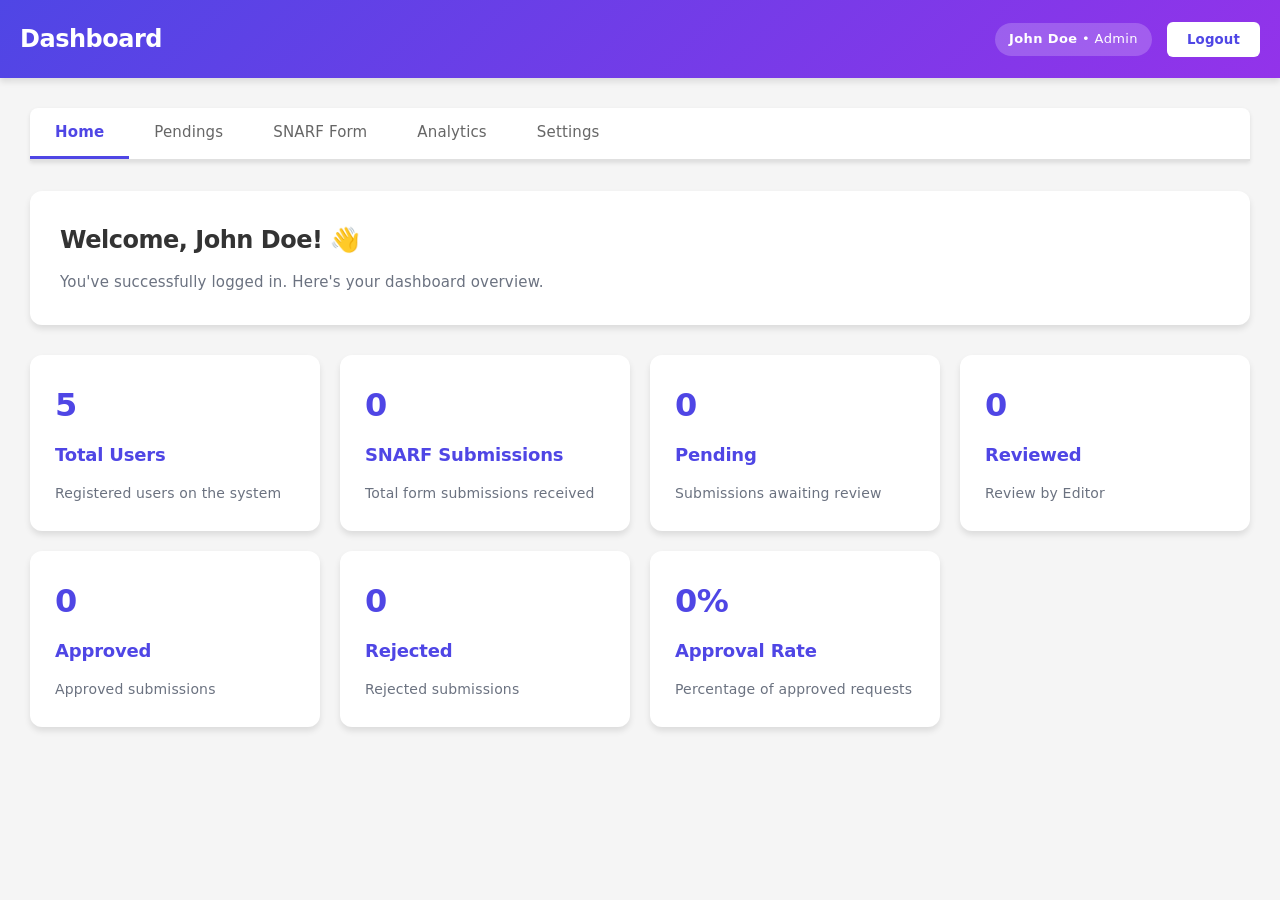
==== commit 229bdb33: "update 4.1 add button in viewer or submitter new form" ====
--- a/dashboard.html
+++ b/dashboard.html
@@ -1,6 +1,7 @@
 
 <!DOCTYPE html>
 <html lang="en">
+
 <head>
   <meta charset="UTF-8" />
   <meta name="viewport" content="width=device-width, initial-scale=1.0" />
@@ -10,9 +11,9 @@
   <title>Dashboard</title>
   <link rel="stylesheet" href="css/dashboard.css" />
 </head>
+
 <body>
 
-  <!-- Fallback for users with JavaScript disabled -->
   <noscript>
     <div style="padding:40px; text-align:center; font-family:sans-serif;">
       <h2>&#9888;&#65039; JavaScript Required</h2>
@@ -20,7 +21,6 @@
     </div>
   </noscript>
 
-  <!-- Toast notifications container — aria-live ensures screen readers announce toasts -->
   <div class="toast-container" id="toastContainer" aria-live="polite" aria-atomic="true"></div>
 
   <nav class="navbar">
@@ -104,6 +104,7 @@
             </select>
           </div>
           <div class="snarf-toolbar-right" id="snarfToolbarRight">
+            <button type="button" class="new-form-btn" id="newSnarfFormBtn" onclick="openSnarfForm()">&#10133; New SNARF Form</button>
             <button type="button" class="snarf-bulk-btn snarf-bulk-approve" id="bulkApproveBtn" onclick="bulkAction('Advance')" disabled>&#10004; Bulk Advance</button>
             <button type="button" class="snarf-bulk-btn snarf-bulk-reject" id="bulkRejectBtn" onclick="bulkAction('Rejected')" disabled>&#10008; Bulk Reject</button>
             <button type="button" class="snarf-bulk-btn snarf-bulk-delete" id="bulkDeleteBtn" onclick="bulkAction('Delete')" disabled>&#128465; Bulk Delete</button>
@@ -136,7 +137,6 @@
     <!-- SETTINGS -->
     <div id="settings" class="tab-content" role="tabpanel">
       <div class="settings-container">
-        <!-- User Management -->
         <div class="settings-card" id="userMgmtCard">
           <div class="settings-card-header">
             <div><h3>&#128101; User Management</h3><p>Add, edit, or remove users from the system.</p></div>
@@ -155,7 +155,6 @@
           </div>
         </div>
 
-        <!-- Workflow Builder + Role Manager -->
         <div class="settings-card" id="workflowCard">
           <div class="settings-card-header">
             <div><h3>&#128260; Approval Workflow</h3><p>Configure the multi-stage approval pipeline.</p></div>
@@ -172,7 +171,6 @@
           </div>
         </div>
 
-        <!-- Tab Visibility -->
         <div class="settings-card">
           <h3>&#9881;&#65039; Tab Visibility</h3><p>Control which tabs are visible on the dashboard.</p>
           <div class="setting-item">
@@ -191,7 +189,6 @@
           </div>
         </div>
 
-        <!-- Account -->
         <div class="settings-card">
           <h3>&#128100; Account</h3><p>Manage your account preferences.</p>
           <div class="setting-item">
@@ -205,7 +202,6 @@
 
   <!-- ==================== MODALS ==================== -->
 
-  <!-- User Modal -->
   <div id="userModal" class="modal" role="dialog" aria-modal="true" aria-labelledby="modalTitle" tabindex="-1">
     <div class="modal-content">
       <h3 id="modalTitle">Add New User</h3>
@@ -219,7 +215,6 @@
     </div>
   </div>
 
-  <!-- Reject Reason Modal -->
   <div id="rejectReasonModal" class="modal" role="dialog" aria-modal="true" aria-labelledby="rejectModalTitle" tabindex="-1">
     <div class="modal-content reject-modal-content">
       <div class="reject-modal-header">
@@ -255,7 +250,6 @@
     </div>
   </div>
 
-  <!-- New Role Modal -->
   <div id="newRoleModal" class="modal" role="dialog" aria-modal="true" aria-labelledby="newRoleModalTitle" tabindex="-1">
     <div class="modal-content" style="max-width:380px;">
       <h3 id="newRoleModalTitle">&#10133; Create New Role</h3>
@@ -266,7 +260,6 @@
     </div>
   </div>
 
-  <!-- Profile Modal -->
   <div id="profileModal" class="modal" role="dialog" aria-modal="true" aria-labelledby="profileModalTitle" tabindex="-1">
     <div class="modal-content">
       <h3 id="profileModalTitle">&#128100; Edit Profile</h3>
@@ -302,7 +295,7 @@
     </div>
   </div>
 
-  <!-- Detail Modal -->
+  
   <div id="detailModal" class="modal" role="dialog" aria-modal="true" aria-labelledby="detailModalTitle" tabindex="-1">
     <div class="detail-modal-content">
       <h3 id="detailModalTitle">&#128196; Submission Details</h3>
--- a/css/dashboard.css
+++ b/css/dashboard.css
@@ -1,32 +1,248 @@
 
+/* ============================================================
+   DASHBOARD.CSS — Refactored
+   - CSS custom properties (design tokens)
+   - All duplicates removed
+   - :focus-visible focus rings
+   - prefers-reduced-motion support
+   - WCAG AA compliant muted text
+   - Explicit transition properties
+   - Consolidated font-family
+   ============================================================ */
+
+/* ===================== DESIGN TOKENS ===================== */
+:root {
+  /* Brand */
+  --primary: #4f46e5;
+  --primary-dark: #4338ca;
+  --primary-darker: #3730a3;
+  --primary-light: #eef2ff;
+  --primary-lighter: #f5f3ff;
+  --secondary: #9333ea;
+  --secondary-dark: #7c3aed;
+
+/* ===== BACK BUTTON ===== */
+.back-btn {
+  position: absolute;
+  top: 24px;
+  left: 24px;
+  display: inline-flex;
+  align-items: center;
+  gap: 6px;
+  padding: 9px 16px;
+  background: rgba(255, 255, 255, 0.15);
+  backdrop-filter: blur(10px);
+  border: 1px solid rgba(255, 255, 255, 0.25);
+  border-radius: 10px;
+  color: white;
+  text-decoration: none;
+  font-size: 14px;
+  font-weight: 600;
+  letter-spacing: 0.01em;
+  transition: all 0.3s ease;
+  z-index: 10;
+}
+
+.back-btn:hover {
+  background: rgba(255, 255, 255, 0.25);
+  border-color: rgba(255, 255, 255, 0.45);
+  transform: translateX(-3px);
+  box-shadow: 0 4px 12px rgba(0, 0, 0, 0.15);
+}
+
+.back-btn:active {
+  transform: translateX(-1px);
+}
+
+.back-btn svg {
+  width: 16px;
+  height: 16px;
+}
+
+@media (max-width: 480px) {
+  .back-btn {
+    top: 16px;
+    left: 16px;
+    padding: 8px 14px;
+    font-size: 13px;
+  }
+}
+
+
+
+  /* Semantic — Success */
+  --success: #16a34a;
+  --success-dark: #15803d;
+  --success-light: #d1fae5;
+  --success-lighter: #ecfdf5;
+  --success-text: #065f46;
+
+  /* Semantic — Danger */
+  --danger: #ef4444;
+  --danger-dark: #dc2626;
+  --danger-darker: #b91c1c;
+  --danger-light: #fee2e2;
+  --danger-lighter: #fef2f2;
+  --danger-text: #991b1b;
+  --danger-text-dark: #7f1d1d;
+
+  /* Semantic — Warning */
+  --warning: #f59e0b;
+  --warning-dark: #d97706;
+  --warning-light: #fef3c7;
+  --warning-lighter: #fffbeb;
+  --warning-text: #92400e;
+
+  /* Semantic — Info */
+  --info: #3b82f6;
+  --info-dark: #2563eb;
+  --info-light: #dbeafe;
+  --info-lighter: #eff6ff;
+  --info-text: #1e40af;
+
+  /* Accent — Cyan */
+  --cyan: #0ea5e9;
+  --cyan-dark: #0284c7;
+  --cyan-light: #ecfeff;
+  --cyan-text: #155e75;
+
+  /* Accent — Indigo Secondary */
+  --indigo-light: #6366f1;
+
+  /* Neutral */
+  --text-primary: #1e293b;
+  --text-secondary: #475569;
+  --text-tertiary: #64748b;
+  --text-muted: #6b7280;
+  --text-subtle: #94a3b8;
+
+  --border: #e2e8f0;
+  --border-light: #f0f0f0;
+  --border-medium: #cbd5e1;
+  --bg-app: #f5f5f5;
+  --bg-subtle: #f8fafc;
+  --bg-muted: #f1f5f9;
+  --bg-card: #ffffff;
+
+  /* Special — Dark Blue (table headers) */
+  --table-header-bg: #1e3c72;
+
+  /* Typography */
+  --font-sans: 'Inter', 'Segoe UI', system-ui, -apple-system, sans-serif;
+
+  /* Shadows */
+  --shadow-xs: 0 2px 4px rgba(0, 0, 0, 0.05);
+  --shadow-sm: 0 2px 6px rgba(0, 0, 0, 0.08);
+  --shadow-md: 0 4px 6px rgba(0, 0, 0, 0.1);
+  --shadow-lg: 0 4px 15px rgba(0, 0, 0, 0.3);
+  --shadow-xl: 0 4px 20px rgba(0, 0, 0, 0.3);
+  --shadow-focus: 0 0 0 3px rgba(79, 70, 229, 0.25);
+
+  /* Radius */
+  --radius-sm: 6px;
+  --radius: 8px;
+  --radius-md: 10px;
+  --radius-lg: 12px;
+  --radius-pill: 20px;
+  --radius-full: 9999px;
+
+  /* Transitions */
+  --transition-fast: 0.15s ease;
+  --transition: 0.2s ease;
+  --transition-slow: 0.3s ease;
+}
+
+/* ===================== FONTS ===================== */
+/* NOTE: Move <link rel="stylesheet" href="https://fonts.googleapis.com/css2?family=Inter:wght@400;500;600;700&display=swap"> to your HTML <head> for faster paint */
 @import url('https://fonts.googleapis.com/css2?family=Inter:wght@400;500;600;700&display=swap');
 
+/* ===================== RESET / BASE ===================== */
 * {
   margin: 0;
   padding: 0;
   box-sizing: border-box;
-  font-family: 'Inter', 'Segoe UI', system-ui, -apple-system, sans-serif;
 }
 
 body {
-  background-color: #f5f5f5;
+  background-color: var(--bg-app);
+  font-family: var(--font-sans);
   -webkit-font-smoothing: antialiased;
   -moz-osx-font-smoothing: grayscale;
   letter-spacing: 0.01em;
   line-height: 1.6;
-}
-
+  color: var(--text-primary);
+}
+
+input, button, select, textarea {
+  font-family: inherit;
+}
+
+/* ===================== ACCESSIBILITY ===================== */
+.sr-only {
+  position: absolute;
+  width: 1px;
+  height: 1px;
+  padding: 0;
+  margin: -1px;
+  overflow: hidden;
+  clip: rect(0, 0, 0, 0);
+  white-space: nowrap;
+  border: 0;
+}
+
+/* Universal focus ring for keyboard users */
+button:focus-visible,
+a:focus-visible,
+input:focus-visible,
+select:focus-visible,
+textarea:focus-visible,
+[tabindex]:focus-visible {
+  outline: 2px solid var(--primary);
+  outline-offset: 2px;
+  border-radius: 2px;
+}
+
+/* Override for elements that already have custom focus styles */
+.form-group input:focus-visible,
+.form-group select:focus-visible,
+.snarf-search-input:focus-visible,
+.user-search-input:focus-visible,
+.snarf-filter-select:focus-visible,
+.conduct-input:focus-visible,
+.conduct-date-input:focus-visible,
+.stage-field input:focus-visible,
+.stage-field select:focus-visible,
+.reject-category-select:focus-visible,
+.reject-reason-textarea:focus-visible {
+  outline: none;
+}
+
+/* Respect user motion preferences */
+@media (prefers-reduced-motion: reduce) {
+  *, *::before, *::after {
+    animation-duration: 0.01ms !important;
+    animation-iteration-count: 1 !important;
+    transition-duration: 0.01ms !important;
+    scroll-behavior: auto !important;
+  }
+}
+
+/* ===================== NAVBAR ===================== */
 .navbar {
-  background: linear-gradient(135deg, #4f46e5, #9333ea);
+  background: linear-gradient(135deg, var(--primary), var(--secondary));
   color: white;
   padding: 20px;
   display: flex;
   justify-content: space-between;
   align-items: center;
-  box-shadow: 0 4px 6px rgba(0, 0, 0, 0.1);
-}
-
-.navbar h1 { font-size: 24px; font-weight: 700; letter-spacing: -0.02em; }
+  box-shadow: var(--shadow-md);
+}
+
+.navbar h1 {
+  font-size: 24px;
+  font-weight: 700;
+  letter-spacing: -0.02em;
+}
 
 .navbar-right {
   display: flex;
@@ -34,16 +250,340 @@
   gap: 15px;
 }
 
+.user-info-badge {
+  background: rgba(255, 255, 255, 0.2);
+  padding: 6px 14px;
+  border-radius: var(--radius-pill);
+  font-size: 13px;
+  color: white;
+  font-weight: 500;
+  letter-spacing: 0.03em;
+}
+
+.logout-btn {
+  background: white;
+  color: var(--primary);
+  padding: 10px 20px;
+  border: none;
+  border-radius: var(--radius-sm);
+  cursor: pointer;
+  font-weight: 600;
+  transition: background-color var(--transition-slow);
+  letter-spacing: 0.01em;
+}
+
+.logout-btn:hover {
+  background: #f0f0f0;
+}
+
+/* ===================== CONTAINER ===================== */
+.container {
+  padding: 30px;
+  max-width: 1400px;
+  margin: 0 auto;
+}
+
+/* ===================== TABS ===================== */
+.tabs {
+  background: white;
+  display: flex;
+  gap: 0;
+  border-bottom: 2px solid #e0e0e0;
+  margin-bottom: 30px;
+  border-radius: var(--radius) var(--radius) 0 0;
+  box-shadow: 0 2px 4px rgba(0, 0, 0, 0.1);
+}
+
+.tab-btn {
+  padding: 15px 25px;
+  background: none;
+  border: none;
+  cursor: pointer;
+  font-size: 15px;
+  color: #666;
+  transition: color var(--transition), background var(--transition), border-color var(--transition);
+  border-bottom: 3px solid transparent;
+  font-weight: 500;
+  position: relative;
+  letter-spacing: 0.01em;
+  display: inline-flex;
+  align-items: center;
+  gap: 8px;
+}
+
+.tab-btn:hover {
+  color: var(--primary);
+  background: #f9f9f9;
+}
+
+.tab-btn.active {
+  color: var(--primary);
+  border-bottom-color: var(--primary);
+  font-weight: 600;
+}
+
+.tab-btn.hidden-tab {
+  display: none;
+}
+
+.tab-badge {
+  background-color: var(--danger);
+  color: white;
+  font-size: 10px;
+  font-weight: 700;
+  padding: 2px 6px;
+  border-radius: var(--radius-md);
+  min-width: 18px;
+  text-align: center;
+  line-height: 14px;
+  letter-spacing: 0.03em;
+}
+
+.tab-content { display: none; }
+.tab-content.active { display: block; }
+
+/* ===================== WELCOME & CARDS ===================== */
+.welcome-section {
+  background: white;
+  padding: 30px;
+  border-radius: var(--radius-lg);
+  margin-bottom: 30px;
+  box-shadow: var(--shadow-md);
+}
+
+.welcome-section h2 {
+  color: #333;
+  margin-bottom: 10px;
+  font-weight: 700;
+  letter-spacing: -0.02em;
+}
+
+.welcome-section p {
+  color: var(--text-muted);
+  font-size: 15px;
+  line-height: 1.7;
+}
+
+.cards-grid {
+  display: grid;
+  grid-template-columns: repeat(auto-fit, minmax(280px, 1fr));
+  gap: 20px;
+}
+
+.card {
+  background: white;
+  padding: 25px;
+  border-radius: var(--radius-lg);
+  box-shadow: var(--shadow-md);
+  transition: transform var(--transition-slow), box-shadow var(--transition-slow);
+}
+
+.card:hover {
+  transform: translateY(-5px);
+  box-shadow: 0 8px 12px rgba(0, 0, 0, 0.15);
+}
+
+.card h3 {
+  color: var(--primary);
+  margin-bottom: 12px;
+  font-size: 18px;
+  font-weight: 600;
+  letter-spacing: -0.01em;
+}
+
+.card p {
+  color: var(--text-muted);
+  font-size: 14px;
+  line-height: 1.7;
+}
+
+.card-stat {
+  font-size: 32px;
+  font-weight: 700;
+  color: var(--primary);
+  margin-bottom: 10px;
+  letter-spacing: -0.02em;
+}
+
+/* ===================== TABLES (BASE) ===================== */
+table {
+  width: 100%;
+  border-collapse: collapse;
+}
+
+table thead {
+  background-color: #f9f9f9;
+  border-bottom: 2px solid #e0e0e0;
+}
+
+table th {
+  padding: 15px;
+  text-align: left;
+  color: var(--primary);
+  font-weight: 600;
+  font-size: 14px;
+  letter-spacing: 0.01em;
+}
+
+table td {
+  padding: 15px;
+  border-bottom: 1px solid #e0e0e0;
+  font-size: 14px;
+}
+
+table tr:hover {
+  background-color: #f9f9f9;
+}
+
+/* ===================== ROLE BADGES ===================== */
+.role-badge {
+  display: inline-block;
+  padding: 6px 12px;
+  border-radius: var(--radius-pill);
+  font-size: 12px;
+  font-weight: 600;
+  letter-spacing: 0.03em;
+}
+
+.role-admin { background-color: var(--danger-light); color: var(--danger-text); border: 1px solid #fca5a5; }
+.role-editor { background-color: var(--warning-light); color: var(--warning-text); border: 1px solid #fcd34d; }
+.role-viewer { background-color: var(--info-light); color: #0c2d6b; border: 1px solid #93c5fd; }
+.role-supervisor { background: #f0fdf4; color: var(--success-dark); border: 1px solid #86efac; }
+.role-submitter { background: var(--cyan-light); color: var(--cyan-text); border: 1px solid #67e8f9; }
+.role-approval { background-color: #ede9fe; color: #5b21b6; border: 1px solid #a78bfa; }
+
+/* ===================== ACTION BUTTONS ===================== */
+.action-buttons {
+  display: flex;
+  gap: 8px;
+}
+
+.edit-btn, .delete-btn {
+  padding: 8px 12px;
+  border: none;
+  border-radius: var(--radius-sm);
+  cursor: pointer;
+  font-size: 12px;
+  font-weight: 600;
+  transition: background-color var(--transition-slow);
+  letter-spacing: 0.01em;
+  color: white;
+}
+
+.edit-btn { background-color: var(--info); }
+.edit-btn:hover { background-color: var(--info-dark); }
+.delete-btn { background-color: var(--danger); }
+.delete-btn:hover { background-color: var(--danger-dark); }
+
+.add-user-btn {
+  background-color: var(--primary);
+  color: white;
+  padding: 10px 20px;
+  border: none;
+  border-radius: var(--radius);
+  cursor: pointer;
+  font-weight: 600;
+  transition: background-color var(--transition-slow);
+  font-size: 14px;
+  letter-spacing: 0.01em;
+}
+
+.add-user-btn:hover {
+  background-color: var(--primary-dark);
+}
+
+/* ===================== MODALS (BASE) ===================== */
+.modal {
+  display: none;
+  position: fixed;
+  z-index: 1000;
+  left: 0;
+  top: 0;
+  width: 100%;
+  height: 100%;
+  background-color: rgba(0, 0, 0, 0.4);
+}
+
+.modal.active {
+  display: flex;
+  justify-content: center;
+  align-items: center;
+}
+
+.modal-content {
+  background-color: white;
+  padding: 30px;
+  border-radius: var(--radius-lg);
+  width: 400px;
+  box-shadow: var(--shadow-xl);
+}
+
+.modal-content h3 {
+  margin-bottom: 20px;
+  color: #333;
+  font-weight: 700;
+  letter-spacing: -0.02em;
+}
+
+.form-group {
+  margin-bottom: 15px;
+}
+
+.form-group label {
+  display: block;
+  margin-bottom: 8px;
+  color: var(--text-secondary);
+  font-weight: 600;
+  font-size: 14px;
+  letter-spacing: 0.01em;
+}
+
+.form-group input,
+.form-group select {
+  width: 100%;
+  padding: 10px;
+  border: 1px solid #ccc;
+  border-radius: var(--radius-sm);
+  font-size: 14px;
+  transition: border-color var(--transition), box-shadow var(--transition);
+}
+
+.form-group input:focus,
+.form-group select:focus {
+  outline: none;
+  border-color: var(--primary);
+  box-shadow: 0 0 5px rgba(79, 70, 229, 0.4);
+}
+
+.modal-buttons {
+  display: flex;
+  gap: 10px;
+  margin-top: 20px;
+}
+
+.modal-buttons button {
+  flex: 1;
+  padding: 10px;
+  border: none;
+  border-radius: var(--radius-sm);
+  cursor: pointer;
+  font-weight: 600;
+  transition: background-color var(--transition-slow);
+  letter-spacing: 0.01em;
+}
+
+.save-btn { background-color: var(--primary); color: white; }
+.save-btn:hover { background-color: var(--primary-dark); }
+.cancel-btn { background-color: #e5e7eb; color: #333; }
+.cancel-btn:hover { background-color: #d1d5db; }
+
 /* ===================== REJECT REASON MODAL ===================== */
-
-#rejectReasonModal {
-  z-index: 1100;
-}
+#rejectReasonModal { z-index: 1100; }
 
 .reject-modal-content {
   max-width: 520px;
-  width: 520px;
-  border-top: 4px solid #ef4444;
+  width: min(520px, 95vw);
+  border-top: 4px solid var(--danger);
   animation: rejectSlideIn 0.25s ease-out;
 }
 
@@ -62,58 +602,51 @@
 .reject-modal-header h3 {
   margin: 0;
   font-size: 20px;
-  color: #1e293b;
+  color: var(--text-primary);
   font-weight: 700;
 }
 
-.reject-modal-header .reject-icon {
-  font-size: 24px;
-}
+.reject-modal-header .reject-icon { font-size: 24px; }
 
 .reject-target-info {
-  background: #fef2f2;
+  background: var(--danger-lighter);
   border: 1px solid #fecaca;
-  border-radius: 8px;
+  border-radius: var(--radius);
   padding: 10px 14px;
   margin-bottom: 16px;
   font-size: 13px;
-  color: #991b1b;
+  color: var(--danger-text);
   line-height: 1.5;
 }
 
-.reject-target-info strong {
-  color: #7f1d1d;
-}
-
-.reject-form-group {
-  margin-bottom: 16px;
-}
+.reject-target-info strong { color: var(--danger-text-dark); }
+
+.reject-form-group { margin-bottom: 16px; }
 
 .reject-form-group label {
   display: block;
   font-weight: 600;
   font-size: 13px;
-  color: #475569;
+  color: var(--text-secondary);
   margin-bottom: 6px;
   text-transform: uppercase;
   letter-spacing: 0.5px;
 }
 
 .required-asterisk {
-  color: #ef4444;
+  color: var(--danger);
   margin-left: 2px;
 }
 
 .reject-category-select {
   width: 100%;
   padding: 10px 12px;
-  border: 2px solid #e2e8f0;
-  border-radius: 8px;
-  font-size: 14px;
-  font-family: 'Inter', sans-serif;
-  color: #1e293b;
-  background: #f8fafc;
-  transition: border-color 0.2s;
+  border: 2px solid var(--border);
+  border-radius: var(--radius);
+  font-size: 14px;
+  color: var(--text-primary);
+  background: var(--bg-subtle);
+  transition: border-color var(--transition), background-color var(--transition);
   appearance: none;
   -webkit-appearance: none;
   background-image: url("data:image/svg+xml,%3Csvg xmlns='http://www.w3.org/2000/svg' width='12' height='12' viewBox='0 0 12 12'%3E%3Cpath fill='%23475569' d='M6 8L1 3h10z'/%3E%3C/svg%3E");
@@ -123,12 +656,9 @@
 }
 
 .reject-category-select:focus {
-  border-color: #ef4444;
+  border-color: var(--danger);
   outline: none;
   background-color: #fff;
-  background-image: url("data:image/svg+xml,%3Csvg xmlns='http://www.w3.org/2000/svg' width='12' height='12' viewBox='0 0 12 12'%3E%3Cpath fill='%23475569' d='M6 8L1 3h10z'/%3E%3C/svg%3E");
-  background-repeat: no-repeat;
-  background-position: right 12px center;
 }
 
 .reject-reason-textarea {
@@ -136,35 +666,31 @@
   min-height: 120px;
   max-height: 250px;
   padding: 12px;
-  border: 2px solid #e2e8f0;
-  border-radius: 8px;
-  font-size: 14px;
-  font-family: 'Inter', sans-serif;
-  color: #1e293b;
-  background: #f8fafc;
+  border: 2px solid var(--border);
+  border-radius: var(--radius);
+  font-size: 14px;
+  color: var(--text-primary);
+  background: var(--bg-subtle);
   resize: vertical;
-  transition: border-color 0.2s, background-color 0.2s;
+  transition: border-color var(--transition), background-color var(--transition);
   line-height: 1.5;
-  box-sizing: border-box;
 }
 
 .reject-reason-textarea:focus {
-  border-color: #ef4444;
+  border-color: var(--danger);
   outline: none;
   background: #fff;
 }
 
-.reject-reason-textarea::placeholder {
-  color: #94a3b8;
-}
+.reject-reason-textarea::placeholder { color: var(--text-subtle); }
 
 .reject-reason-textarea.error {
-  border-color: #ef4444;
-  background: #fef2f2;
+  border-color: var(--danger);
+  background: var(--danger-lighter);
 }
 
 .reject-validation-msg {
-  color: #ef4444;
+  color: var(--danger);
   font-size: 12px;
   margin-top: 4px;
   display: none;
@@ -174,25 +700,23 @@
 
 .reject-validation-msg.visible {
   display: flex;
+  padding: 8px 12px;
+  background: var(--danger-lighter);
+  border-left: 3px solid var(--danger-dark);
+  border-radius: 4px;
+  margin-top: 8px;
 }
 
 .reject-char-count {
   text-align: right;
   font-size: 12px;
-  color: #94a3b8;
+  color: var(--text-subtle);
   margin-top: 4px;
-  transition: color 0.2s;
-}
-
-.reject-char-count.near-limit {
-  color: #f59e0b;
-  font-weight: 500;
-}
-
-.reject-char-count.at-limit {
-  color: #ef4444;
-  font-weight: 600;
-}
+  transition: color var(--transition);
+}
+
+.reject-char-count.near-limit { color: var(--warning); font-weight: 500; }
+.reject-char-count.at-limit { color: var(--danger); font-weight: 600; }
 
 .reject-modal-actions {
   display: flex;
@@ -200,31 +724,30 @@
   justify-content: flex-end;
   margin-top: 20px;
   padding-top: 16px;
-  border-top: 1px solid #e2e8f0;
+  border-top: 1px solid var(--border);
 }
 
 .reject-confirm-btn {
   padding: 10px 24px;
-  background: linear-gradient(135deg, #ef4444, #dc2626);
+  background: linear-gradient(135deg, var(--danger), var(--danger-dark));
   color: #fff;
   border: none;
-  border-radius: 8px;
-  font-size: 14px;
-  font-weight: 600;
-  cursor: pointer;
-  transition: all 0.2s;
-  font-family: 'Inter', sans-serif;
+  border-radius: var(--radius);
+  font-size: 14px;
+  font-weight: 600;
+  cursor: pointer;
+  transition: background var(--transition), transform var(--transition), box-shadow var(--transition);
 }
 
 .reject-confirm-btn:hover {
-  background: linear-gradient(135deg, #dc2626, #b91c1c);
+  background: linear-gradient(135deg, var(--danger-dark), var(--danger-darker));
   transform: translateY(-1px);
   box-shadow: 0 4px 12px rgba(239, 68, 68, 0.4);
 }
 
 .reject-confirm-btn:disabled {
-  background: #cbd5e1;
-  color: #94a3b8;
+  background: var(--border-medium);
+  color: var(--text-subtle);
   cursor: not-allowed;
   transform: none;
   box-shadow: none;
@@ -232,28 +755,27 @@
 
 .reject-cancel-btn {
   padding: 10px 24px;
-  background: #f1f5f9;
-  color: #475569;
-  border: 2px solid #e2e8f0;
-  border-radius: 8px;
-  font-size: 14px;
-  font-weight: 600;
-  cursor: pointer;
-  transition: all 0.2s;
-  font-family: 'Inter', sans-serif;
+  background: var(--bg-muted);
+  color: var(--text-secondary);
+  border: 2px solid var(--border);
+  border-radius: var(--radius);
+  font-size: 14px;
+  font-weight: 600;
+  cursor: pointer;
+  transition: background var(--transition), border-color var(--transition);
 }
 
 .reject-cancel-btn:hover {
-  background: #e2e8f0;
-  border-color: #cbd5e1;
-}
-
-/* ===== REJECTION REASON DISPLAY (Detail Modal) ===== */
+  background: var(--border);
+  border-color: var(--border-medium);
+}
+
+/* ===================== REJECTION REASON DISPLAY ===================== */
 .rejection-reason-display {
-  background: linear-gradient(135deg, #fef2f2, #fff1f2);
+  background: linear-gradient(135deg, var(--danger-lighter), #fff1f2);
   border: 1px solid #fecaca;
-  border-left: 4px solid #ef4444;
-  border-radius: 8px;
+  border-left: 4px solid var(--danger);
+  border-radius: var(--radius);
   padding: 16px;
   margin-top: 12px;
 }
@@ -261,22 +783,22 @@
 .rejection-reason-display h4 {
   margin: 0 0 10px 0;
   font-size: 15px;
-  color: #991b1b;
+  color: var(--danger-text);
 }
 
 .rejection-category-badge {
   display: inline-block;
   padding: 3px 10px;
-  background: #fee2e2;
-  color: #dc2626;
-  border-radius: 12px;
+  background: var(--danger-light);
+  color: var(--danger-dark);
+  border-radius: var(--radius-lg);
   font-size: 12px;
   font-weight: 600;
   margin-bottom: 8px;
 }
 
 .rejection-reason-text {
-  color: #7f1d1d;
+  color: var(--danger-text-dark);
   font-size: 14px;
   line-height: 1.6;
   white-space: pre-wrap;
@@ -285,282 +807,309 @@
 
 .stage-reason-text {
   font-size: 12px;
-  color: #991b1b;
+  color: var(--danger-text);
   margin-left: 20px;
   margin-top: 2px;
   font-style: italic;
 }
 
-.user-info-badge {
-  background: rgba(255,255,255,0.2);
-  padding: 6px 14px;
-  border-radius: 20px;
+/* ===================== SNARF RESULTS ===================== */
+.snarf-results {
+  width: 100%;
+  max-width: 1400px;
+  margin: 0 auto;
+  padding: 20px;
+  background-color: white;
+  border-radius: var(--radius-lg);
+  box-shadow: var(--shadow-lg);
+}
+
+.snarf-results h2 {
+  margin-bottom: 20px;
+  color: var(--table-header-bg);
+  font-size: 22px;
+  font-weight: 700;
+  letter-spacing: -0.02em;
+}
+
+.snarf-summary {
+  display: flex;
+  gap: 15px;
+  margin-bottom: 20px;
+  flex-wrap: wrap;
+}
+
+.summary-card {
+  flex: 1;
+  min-width: 140px;
+  padding: 15px 20px;
+  border-radius: var(--radius-md);
+  text-align: center;
+  box-shadow: var(--shadow-sm);
+}
+
+.summary-card .summary-count {
+  font-size: 28px;
+  font-weight: 700;
+  display: block;
+  letter-spacing: -0.02em;
+}
+
+.summary-card .summary-label {
   font-size: 13px;
+  font-weight: 600;
+  margin-top: 4px;
+  display: block;
+  letter-spacing: 0.03em;
+}
+
+.summary-total { background: var(--primary-light); border-left: 4px solid var(--primary); }
+.summary-total .summary-count, .summary-total .summary-label { color: var(--primary); }
+
+.summary-pending { background: var(--warning-lighter); border-left: 4px solid var(--warning); }
+.summary-pending .summary-count { color: var(--warning-dark); }
+.summary-pending .summary-label { color: var(--warning-text); }
+
+.summary-approved { background: var(--success-lighter); border-left: 4px solid var(--success); }
+.summary-approved .summary-count { color: var(--success); }
+.summary-approved .summary-label { color: var(--success-text); }
+
+.summary-rejected { background: var(--danger-lighter); border-left: 4px solid var(--danger); }
+.summary-rejected .summary-count { color: var(--danger); }
+.summary-rejected .summary-label { color: var(--danger-text); }
+
+.summary-stage { background: var(--info-lighter); border-left: 4px solid var(--info); }
+.summary-stage .summary-count { color: var(--info); }
+.summary-stage .summary-label { color: var(--info-text); }
+
+/* ===================== SNARF TOOLBAR ===================== */
+.snarf-toolbar {
+  display: flex;
+  justify-content: space-between;
+  align-items: center;
+  flex-wrap: wrap;
+  gap: 12px;
+  margin-bottom: 20px;
+}
+
+.snarf-toolbar-left {
+  display: flex;
+  align-items: center;
+  gap: 12px;
+  flex-wrap: wrap;
+}
+
+.snarf-search-input {
+  padding: 10px 14px;
+  border: 1px solid #ccc;
+  border-radius: var(--radius-sm);
+  font-size: 14px;
+  width: 260px;
+  transition: border-color var(--transition), box-shadow var(--transition);
+}
+
+.snarf-search-input:focus {
+  outline: none;
+  border-color: var(--table-header-bg);
+  box-shadow: 0 0 5px rgba(30, 60, 114, 0.3);
+}
+
+.snarf-filter-select {
+  padding: 10px 14px;
+  border: 1px solid #ccc;
+  border-radius: var(--radius-sm);
+  font-size: 14px;
+  cursor: pointer;
+  background: white;
+  transition: border-color var(--transition);
+}
+
+.snarf-filter-select:focus {
+  outline: none;
+  border-color: var(--table-header-bg);
+}
+
+.snarf-toolbar-right {
+  display: flex;
+  align-items: center;
+  gap: 10px;
+  flex-wrap: wrap;
+}
+
+.snarf-export-btn {
+  padding: 10px 20px;
+  background-color: var(--success);
   color: white;
-  font-weight: 500;
-  letter-spacing: 0.03em;
-}
-
-.logout-btn {
-  background: white;
-  color: #4f46e5;
-  padding: 10px 20px;
   border: none;
-  border-radius: 6px;
-  cursor: pointer;
-  font-weight: 600;
-  transition: 0.3s;
+  border-radius: var(--radius-sm);
+  cursor: pointer;
+  font-weight: 600;
+  font-size: 14px;
+  transition: background-color var(--transition-slow);
   letter-spacing: 0.01em;
 }
 
-.logout-btn:hover { background: #f0f0f0; }
-
-.container { padding: 30px; max-width: 1400px; margin: 0 auto; }
-
-/* ===== TABS ===== */
-.tabs {
-  background: white;
-  display: flex;
-  gap: 0;
-  border-bottom: 2px solid #e0e0e0;
-  margin-bottom: 30px;
-  border-radius: 8px 8px 0 0;
-  box-shadow: 0 2px 4px rgba(0, 0, 0, 0.1);
-}
-
-.tab-btn {
-  padding: 15px 25px;
-  background: none;
+.snarf-export-btn:hover { background-color: var(--success-dark); }
+
+.snarf-bulk-btn {
+  padding: 10px 16px;
   border: none;
-  cursor: pointer;
-  font-size: 15px;
-  color: #666;
-  transition: 0.3s;
-  border-bottom: 3px solid transparent;
-  font-weight: 500;
-  position: relative;
+  border-radius: var(--radius-sm);
+  cursor: pointer;
+  font-weight: 600;
+  font-size: 13px;
+  transition: background-color var(--transition-slow), opacity var(--transition);
+  color: white;
   letter-spacing: 0.01em;
 }
 
-.tab-btn:hover { color: #4f46e5; background: #f9f9f9; }
-.tab-btn.active { color: #4f46e5; border-bottom-color: #4f46e5; font-weight: 600; }
-.tab-btn.hidden-tab { display: none; }
-
-.tab-badge {
-  position: absolute;
-  top: 6px; right: 6px;
-  background-color: #ef4444;
+.snarf-bulk-approve { background-color: var(--success); }
+.snarf-bulk-approve:hover { background-color: var(--success-dark); }
+.snarf-bulk-reject { background-color: var(--warning); }
+.snarf-bulk-reject:hover { background-color: var(--warning-dark); }
+.snarf-bulk-delete { background-color: var(--danger); }
+.snarf-bulk-delete:hover { background-color: var(--danger-dark); }
+
+.snarf-bulk-btn:disabled {
+  opacity: 0.4;
+  cursor: not-allowed;
+}
+
+/* ===================== SNARF TABLE ===================== */
+.snarf-table-wrapper { overflow-x: auto; }
+
+.snarf-results-table {
+  width: 100%;
+  border-collapse: collapse;
+  font-size: 13px;
+}
+
+.snarf-results-table thead {
+  background-color: var(--table-header-bg);
   color: white;
-  font-size: 10px;
-  font-weight: 700;
-  padding: 2px 6px;
-  border-radius: 10px;
-  min-width: 18px;
-  text-align: center;
-  line-height: 14px;
-  letter-spacing: 0.03em;
-}
-
-.tab-content { display: none; }
-.tab-content.active { display: block; }
-
-/* ===== WELCOME & CARDS ===== */
-.welcome-section {
-  background: white;
-  padding: 30px;
-  border-radius: 12px;
-  margin-bottom: 30px;
-  box-shadow: 0 4px 6px rgba(0, 0, 0, 0.1);
-}
-
-.welcome-section h2 { color: #333; margin-bottom: 10px; font-weight: 700; letter-spacing: -0.02em; }
-.welcome-section p { color: #666; font-size: 15px; line-height: 1.7; }
-
-.cards-grid {
-  display: grid;
-  grid-template-columns: repeat(auto-fit, minmax(280px, 1fr));
-  gap: 20px;
-}
-
-.card {
-  background: white;
-  padding: 25px;
-  border-radius: 12px;
-  box-shadow: 0 4px 6px rgba(0, 0, 0, 0.1);
-  transition: transform 0.3s, box-shadow 0.3s;
-}
-
-.card:hover { transform: translateY(-5px); box-shadow: 0 8px 12px rgba(0, 0, 0, 0.15); }
-.card h3 { color: #4f46e5; margin-bottom: 12px; font-size: 18px; font-weight: 600; letter-spacing: -0.01em; }
-.card p { color: #666; font-size: 14px; line-height: 1.7; }
-.card-stat { font-size: 32px; font-weight: 700; color: #4f46e5; margin-bottom: 10px; letter-spacing: -0.02em; }
-
-/* ===== TABLES ===== */
-table { width: 100%; border-collapse: collapse; }
-table thead { background-color: #f9f9f9; border-bottom: 2px solid #e0e0e0; }
-table th { padding: 15px; text-align: left; color: #4f46e5; font-weight: 600; font-size: 14px; letter-spacing: 0.01em; }
-table td { padding: 15px; border-bottom: 1px solid #e0e0e0; font-size: 14px; }
-table tr:hover { background-color: #f9f9f9; }
-
-/* ===== ROLES ===== */
-.role-badge { display: inline-block; padding: 6px 12px; border-radius: 20px; font-size: 12px; font-weight: 600; letter-spacing: 0.03em; }
-.role-admin { background-color: #fee2e2; color: #991b1b; border: 1px solid #fca5a5; }
-.role-editor { background-color: #fef3c7; color: #92400e; border: 1px solid #fcd34d; }
-.role-viewer { background-color: #dbeafe; color: #0c2d6b; border: 1px solid #93c5fd; }
-.role-supervisor { background: #f0fdf4; color: #15803d; border: 1px solid #86efac; }
-.role-submitter { background: #ecfeff; color: #155e75; border: 1px solid #67e8f9; }
-.role-approval { background-color: #ede9fe; color: #5b21b6; border: 1px solid #a78bfa; }
-
-/* ===== ACTION BUTTONS ===== */
-.action-buttons { display: flex; gap: 8px; }
-.edit-btn, .delete-btn { padding: 8px 12px; border: none; border-radius: 6px; cursor: pointer; font-size: 12px; font-weight: 600; transition: 0.3s; letter-spacing: 0.01em; }
-.edit-btn { background-color: #3b82f6; color: white; }
-.edit-btn:hover { background-color: #2563eb; }
-.delete-btn { background-color: #ef4444; color: white; }
-.delete-btn:hover { background-color: #dc2626; }
-
-.add-user-btn { background-color: #4f46e5; color: white; padding: 10px 20px; border: none; border-radius: 8px; cursor: pointer; font-weight: 600; transition: 0.3s; font-size: 14px; letter-spacing: 0.01em; }
-.add-user-btn:hover { background-color: #4338ca; }
-
-/* ===== MODALS ===== */
-.modal { display: none; position: fixed; z-index: 1000; left: 0; top: 0; width: 100%; height: 100%; background-color: rgba(0, 0, 0, 0.4); }
-.modal.active { display: flex; justify-content: center; align-items: center; }
-
-.modal-content { background-color: white; padding: 30px; border-radius: 12px; width: 400px; box-shadow: 0 4px 20px rgba(0, 0, 0, 0.3); }
-.modal-content h3 { margin-bottom: 20px; color: #333; font-weight: 700; letter-spacing: -0.02em; }
-
-.form-group { margin-bottom: 15px; }
-.form-group label { display: block; margin-bottom: 8px; color: #555; font-weight: 600; font-size: 14px; letter-spacing: 0.01em; }
-.form-group input, .form-group select { width: 100%; padding: 10px; border: 1px solid #ccc; border-radius: 6px; font-size: 14px; font-family: 'Inter', 'Segoe UI', system-ui, -apple-system, sans-serif; }
-.form-group input:focus, .form-group select:focus { outline: none; border-color: #4f46e5; box-shadow: 0 0 5px rgba(79, 70, 229, 0.4); }
-
-.modal-buttons { display: flex; gap: 10px; margin-top: 20px; }
-.modal-buttons button { flex: 1; padding: 10px; border: none; border-radius: 6px; cursor: pointer; font-weight: 600; transition: 0.3s; letter-spacing: 0.01em; }
-.save-btn { background-color: #4f46e5; color: white; }
-.save-btn:hover { background-color: #4338ca; }
-.cancel-btn { background-color: #e5e7eb; color: #333; }
-.cancel-btn:hover { background-color: #d1d5db; }
-
-/* ===== SNARF RESULTS ===== */
-.snarf-results { width: 100%; max-width: 1400px; margin: 0 auto; padding: 20px; background-color: white; border-radius: 12px; box-shadow: 0 4px 15px rgba(0,0,0,0.3); }
-.snarf-results h2 { margin-bottom: 20px; color: #1e3c72; font-size: 22px; font-weight: 700; letter-spacing: -0.02em; }
-
-.snarf-summary { display: flex; gap: 15px; margin-bottom: 20px; flex-wrap: wrap; }
-.summary-card { flex: 1; min-width: 140px; padding: 15px 20px; border-radius: 10px; text-align: center; box-shadow: 0 2px 6px rgba(0,0,0,0.08); }
-.summary-card .summary-count { font-size: 28px; font-weight: 700; display: block; letter-spacing: -0.02em; }
-.summary-card .summary-label { font-size: 13px; font-weight: 600; margin-top: 4px; display: block; letter-spacing: 0.03em; }
-
-.summary-total { background: #eef2ff; border-left: 4px solid #4f46e5; }
-.summary-total .summary-count { color: #4f46e5; }
-.summary-total .summary-label { color: #4f46e5; }
-.summary-pending { background: #fffbeb; border-left: 4px solid #f59e0b; }
-.summary-pending .summary-count { color: #d97706; }
-.summary-pending .summary-label { color: #92400e; }
-.summary-approved { background: #ecfdf5; border-left: 4px solid #16a34a; }
-.summary-approved .summary-count { color: #16a34a; }
-.summary-approved .summary-label { color: #065f46; }
-.summary-rejected { background: #fef2f2; border-left: 4px solid #ef4444; }
-.summary-rejected .summary-count { color: #ef4444; }
-.summary-rejected .summary-label { color: #991b1b; }
-
-.summary-stage { background: #eff6ff; border-left: 4px solid #3b82f6; }
-.summary-stage .summary-count { color: #3b82f6; }
-.summary-stage .summary-label { color: #1e40af; }
-
-/* ===== SNARF TOOLBAR ===== */
-.snarf-toolbar { display: flex; justify-content: space-between; align-items: center; flex-wrap: wrap; gap: 12px; margin-bottom: 20px; }
-.snarf-toolbar-left { display: flex; align-items: center; gap: 12px; flex-wrap: wrap; }
-
-.snarf-search-input { padding: 10px 14px; border: 1px solid #ccc; border-radius: 6px; font-size: 14px; width: 260px; transition: 0.3s; font-family: 'Inter', 'Segoe UI', system-ui, -apple-system, sans-serif; }
-.snarf-search-input:focus { outline: none; border-color: #1e3c72; box-shadow: 0 0 5px rgba(30, 60, 114, 0.3); }
-
-.snarf-filter-select { padding: 10px 14px; border: 1px solid #ccc; border-radius: 6px; font-size: 14px; cursor: pointer; background: white; font-family: 'Inter', 'Segoe UI', system-ui, -apple-system, sans-serif; }
-.snarf-filter-select:focus { outline: none; border-color: #1e3c72; }
-
-.snarf-toolbar-right { display: flex; align-items: center; gap: 10px; flex-wrap: wrap; }
-
-.snarf-export-btn { padding: 10px 20px; background-color: #16a34a; color: white; border: none; border-radius: 6px; cursor: pointer; font-weight: 600; font-size: 14px; transition: 0.3s; letter-spacing: 0.01em; }
-.snarf-export-btn:hover { background-color: #15803d; }
-
-.snarf-bulk-btn { padding: 10px 16px; border: none; border-radius: 6px; cursor: pointer; font-weight: 600; font-size: 13px; transition: 0.3s; color: white; letter-spacing: 0.01em; }
-.snarf-bulk-approve { background-color: #16a34a; }
-.snarf-bulk-approve:hover { background-color: #15803d; }
-.snarf-bulk-reject { background-color: #f59e0b; }
-.snarf-bulk-reject:hover { background-color: #d97706; }
-.snarf-bulk-delete { background-color: #ef4444; }
-.snarf-bulk-delete:hover { background-color: #dc2626; }
-.snarf-bulk-btn:disabled { opacity: 0.4; cursor: not-allowed; }
-
-/* ===== SNARF TABLE ===== */
-.snarf-table-wrapper { overflow-x: auto; }
-.snarf-results-table { width: 100%; border-collapse: collapse; font-size: 13px; }
-.snarf-results-table thead { background-color: #1e3c72; color: white; }
-.snarf-results-table th { padding: 12px; text-align: left; font-weight: 600; border: 1px solid #ddd; white-space: nowrap; color: white; letter-spacing: 0.02em; }
-.snarf-results-table td { padding: 12px; border: 1px solid #ddd; max-width: 200px; overflow: hidden; text-overflow: ellipsis; white-space: nowrap; }
+}
+
+.snarf-results-table th {
+  padding: 12px;
+  text-align: left;
+  font-weight: 600;
+  border: 1px solid #ddd;
+  white-space: nowrap;
+  color: white;
+  letter-spacing: 0.02em;
+}
+
+.snarf-results-table td {
+  padding: 12px;
+  border: 1px solid #ddd;
+  max-width: 200px;
+  overflow: hidden;
+  text-overflow: ellipsis;
+  white-space: nowrap;
+}
+
 .snarf-results-table tbody tr:nth-child(even) { background-color: #f9f9f9; }
 .snarf-results-table tbody tr:hover { background-color: #e8f0ff; }
-.snarf-results-table tbody tr.selected-row { background-color: #dbeafe !important; }
-.snarf-results-table input[type="checkbox"] { width: 16px; height: 16px; cursor: pointer; }
-
-/* ===== STATUS BADGES ===== */
-.status-badge { display: inline-block; padding: 5px 12px; border-radius: 20px; font-size: 12px; font-weight: 600; text-transform: capitalize; letter-spacing: 0.03em; }
-.status-pending { background-color: #fef3c7; color: #92400e; }
-.status-approved { background-color: #d1fae5; color: #065f46; }
-.status-rejected { background-color: #fee2e2; color: #991b1b; }
-.status-reviewed { background-color: #dbeafe; color: #1e40af; }
+.snarf-results-table tbody tr.selected-row { background-color: var(--info-light) !important; }
+
+.snarf-results-table input[type="checkbox"] {
+  width: 16px;
+  height: 16px;
+  cursor: pointer;
+}
+
+/* ===================== STATUS BADGES ===================== */
+.status-badge {
+  display: inline-block;
+  padding: 5px 12px;
+  border-radius: var(--radius-pill);
+  font-size: 12px;
+  font-weight: 600;
+  text-transform: capitalize;
+  letter-spacing: 0.03em;
+}
+
+.status-pending { background-color: var(--warning-light); color: var(--warning-text); }
+.status-approved { background-color: var(--success-light); color: var(--success-text); }
+.status-rejected { background-color: var(--danger-light); color: var(--danger-text); }
+.status-reviewed { background-color: var(--info-light); color: var(--info-text); }
 
 .snarf-view-btn {
   padding: 7px 16px;
   border: none;
-  border-radius: 6px;
+  border-radius: var(--radius-sm);
   cursor: pointer;
   font-size: 12px;
   font-weight: 600;
-  transition: 0.3s;
+  transition: background-color var(--transition-slow);
   white-space: nowrap;
-  background-color: #6366f1;
+  background-color: var(--indigo-light);
   color: white;
   letter-spacing: 0.01em;
 }
-.snarf-view-btn:hover { background-color: #4f46e5; }
-
-.no-results-row td { text-align: center; color: #999; font-style: italic; padding: 30px; }
-
-/* ===== DETAIL MODAL ===== */
+
+.snarf-view-btn:hover { background-color: var(--primary); }
+
+.no-results-row td {
+  text-align: center;
+  color: var(--text-muted);
+  font-style: italic;
+  padding: 30px;
+}
+
+/* ===================== DETAIL MODAL ===================== */
 .detail-modal-content {
   background-color: white;
   padding: 30px;
-  border-radius: 12px;
-  width: 900px;
-  max-width: 95vw;
+  border-radius: var(--radius-lg);
+  width: min(900px, 95vw);
   max-height: 92vh;
   overflow-y: auto;
   scroll-behavior: smooth;
-  box-shadow: 0 4px 20px rgba(0, 0, 0, 0.3);
-}
+  box-shadow: var(--shadow-xl);
+}
+
 .detail-modal-content h3 {
   margin-bottom: 20px;
-  color: #1e3c72;
+  color: var(--table-header-bg);
   font-size: 20px;
   font-weight: 700;
   letter-spacing: -0.02em;
   border-bottom: 2px solid #e0e0e0;
   padding-bottom: 10px;
 }
-.detail-row { display: flex; padding: 10px 0; border-bottom: 1px solid #f0f0f0; }
-.detail-label { font-weight: 600; color: #555; width: 200px; flex-shrink: 0; font-size: 14px; }
-.detail-value { color: #333; font-size: 14px; word-break: break-word; }
+
+.detail-row {
+  display: flex;
+  padding: 10px 0;
+  border-bottom: 1px solid var(--border-light);
+}
+
+.detail-label {
+  font-weight: 600;
+  color: var(--text-secondary);
+  width: 200px;
+  flex-shrink: 0;
+  font-size: 14px;
+}
+
+.detail-value {
+  color: #333;
+  font-size: 14px;
+  word-break: break-word;
+}
 
 .detail-actioned-section {
   margin-top: 15px;
   padding: 15px;
   background: #f0fdf4;
-  border-radius: 8px;
-  border-left: 4px solid #16a34a;
-}
-.detail-actioned-section.rejected { background: #fef2f2; border-left-color: #ef4444; }
-.detail-actioned-section.pending-section { background: #fffbeb; border-left-color: #f59e0b; }
-.detail-actioned-section.reviewed-section { background: #eff6ff; border-left-color: #3b82f6; }
+  border-radius: var(--radius);
+  border-left: 4px solid var(--success);
+}
+
+.detail-actioned-section.rejected { background: var(--danger-lighter); border-left-color: var(--danger); }
+.detail-actioned-section.pending-section { background: var(--warning-lighter); border-left-color: var(--warning); }
+.detail-actioned-section.reviewed-section { background: var(--info-lighter); border-left-color: var(--info); }
 
 .detail-action-bar {
   display: flex;
@@ -575,125 +1124,439 @@
 .detail-action-bar button {
   padding: 10px 24px;
   border: none;
-  border-radius: 8px;
-  cursor: pointer;
-  font-weight: 600;
-  font-size: 14px;
-  transition: 0.3s;
+  border-radius: var(--radius);
+  cursor: pointer;
+  font-weight: 600;
+  font-size: 14px;
+  transition: background-color var(--transition-slow), opacity var(--transition);
   min-width: 120px;
   letter-spacing: 0.01em;
 }
 
-.detail-approve-btn { background-color: #16a34a; color: white; }
-.detail-approve-btn:hover { background-color: #15803d; }
-.detail-reject-btn { background-color: #f59e0b; color: white; }
-.detail-reject-btn:hover { background-color: #d97706; }
-.detail-delete-btn { background-color: #ef4444; color: white; }
-.detail-delete-btn:hover { background-color: #dc2626; }
-.detail-close-btn { background-color: #4f46e5; color: white; }
-.detail-close-btn:hover { background-color: #4338ca; }
-.save-conduct-btn { background-color: #0ea5e9; color: white; }
-.save-conduct-btn:hover { background-color: #0284c7; }
-.detail-action-bar button:disabled { opacity: 0.4; cursor: not-allowed; }
-
-/* ===== CONDUCT SECTION ===== */
+.detail-approve-btn { background-color: var(--success); color: white; }
+.detail-approve-btn:hover { background-color: var(--success-dark); }
+.detail-reject-btn { background-color: var(--warning); color: white; }
+.detail-reject-btn:hover { background-color: var(--warning-dark); }
+.detail-delete-btn { background-color: var(--danger); color: white; }
+.detail-delete-btn:hover { background-color: var(--danger-dark); }
+.detail-close-btn { background-color: var(--primary); color: white; }
+.detail-close-btn:hover { background-color: var(--primary-dark); }
+.save-conduct-btn { background-color: var(--cyan); color: white; }
+.save-conduct-btn:hover { background-color: var(--cyan-dark); }
+
+.detail-action-bar button:disabled {
+  opacity: 0.4;
+  cursor: not-allowed;
+}
+
+/* ===================== CONDUCT SECTION ===================== */
 .conduct-section {
   margin-top: 15px;
   padding: 15px;
-  background: #f8fafc;
-  border-radius: 8px;
-  border-left: 4px solid #6366f1;
-}
-.conduct-section h4 { color: #1e3c72; font-size: 15px; font-weight: 700; letter-spacing: -0.02em; margin-bottom: 12px; }
-.conduct-checkboxes { display: flex; gap: 20px; flex-wrap: wrap; margin-bottom: 5px; }
-.conduct-check-item { display: flex; align-items: center; gap: 6px; font-size: 14px; color: #333; }
+  background: var(--bg-subtle);
+  border-radius: var(--radius);
+  border-left: 4px solid var(--indigo-light);
+}
+
+.conduct-section h4 {
+  color: var(--table-header-bg);
+  font-size: 15px;
+  font-weight: 700;
+  letter-spacing: -0.02em;
+  margin-bottom: 12px;
+}
+
+.conduct-checkboxes {
+  display: flex;
+  gap: 20px;
+  flex-wrap: wrap;
+  margin-bottom: 5px;
+}
+
+.conduct-check-item {
+  display: flex;
+  align-items: center;
+  gap: 6px;
+  font-size: 14px;
+  color: #333;
+}
+
 .conduct-check-item .check-icon {
-  width: 20px; height: 20px; border-radius: 4px;
-  display: flex; align-items: center; justify-content: center;
-  font-size: 12px; font-weight: 700; flex-shrink: 0;
-}
-.check-icon.checked { background-color: #16a34a; color: white; }
-.check-icon.unchecked { background-color: #e5e7eb; color: #999; }
-
-.conduct-checkbox { width: 16px; height: 16px; cursor: pointer; accent-color: #4f46e5; }
+  width: 20px;
+  height: 20px;
+  border-radius: 4px;
+  display: flex;
+  align-items: center;
+  justify-content: center;
+  font-size: 12px;
+  font-weight: 700;
+  flex-shrink: 0;
+}
+
+.check-icon.checked { background-color: var(--success); color: white; }
+.check-icon.unchecked { background-color: #e5e7eb; color: var(--text-muted); }
+
+.conduct-checkbox {
+  width: 16px;
+  height: 16px;
+  cursor: pointer;
+  accent-color: var(--primary);
+}
 
 .conduct-input {
-  width: 60px; padding: 5px 8px; border: 1px solid #ccc;
-  border-radius: 4px; font-size: 13px; text-align: center; transition: 0.3s;
-  font-family: 'Inter', 'Segoe UI', system-ui, -apple-system, sans-serif;
-}
-.conduct-input:focus { outline: none; border-color: #4f46e5; box-shadow: 0 0 4px rgba(79, 70, 229, 0.3); }
+  width: 60px;
+  padding: 5px 8px;
+  border: 1px solid #ccc;
+  border-radius: 4px;
+  font-size: 13px;
+  text-align: center;
+  transition: border-color var(--transition), box-shadow var(--transition);
+}
+
+.conduct-input:focus {
+  outline: none;
+  border-color: var(--primary);
+  box-shadow: 0 0 4px rgba(79, 70, 229, 0.3);
+}
 
 .conduct-date-input {
-  padding: 5px 8px; border: 1px solid #ccc;
-  border-radius: 4px; font-size: 12px; transition: 0.3s;
-  font-family: 'Inter', 'Segoe UI', system-ui, -apple-system, sans-serif;
-}
-.conduct-date-input:focus { outline: none; border-color: #4f46e5; box-shadow: 0 0 4px rgba(79, 70, 229, 0.3); }
-
-.subsequent-table { width: 100%; border-collapse: collapse; margin-top: 12px; font-size: 13px; }
-.subsequent-table thead { background-color: #eef2ff; }
-.subsequent-table th { padding: 8px 12px; text-align: center; color: #4f46e5; font-weight: 600; border: 1px solid #ddd; font-size: 12px; letter-spacing: 0.02em; }
-.subsequent-table td { padding: 8px 12px; text-align: center; border: 1px solid #ddd; color: #333; font-size: 13px; }
-.subsequent-table td.label-cell { text-align: left; font-weight: 600; color: #555; background: #f9fafb; white-space: nowrap; }
-
-/* ===== TOAST ===== */
-.toast-container { position: fixed; top: 20px; right: 20px; z-index: 9999; display: flex; flex-direction: column; gap: 10px; }
-.toast { padding: 14px 24px; border-radius: 8px; color: white; font-weight: 600; font-size: 14px; box-shadow: 0 4px 12px rgba(0,0,0,0.2); animation: slideIn 0.3s ease, fadeOut 0.5s ease 2.5s forwards; max-width: 360px; letter-spacing: 0.03em; }
-.toast-success { background-color: #16a34a; }
-.toast-error { background-color: #ef4444; }
-.toast-warning { background-color: #f59e0b; }
-.toast-info { background-color: #3b82f6; }
-@keyframes slideIn { from { transform: translateX(100%); opacity: 0; } to { transform: translateX(0); opacity: 1; } }
-@keyframes fadeOut { from { opacity: 1; } to { opacity: 0; } }
-
-/* ===== PAGINATION ===== */
-.snarf-pagination { display: flex; justify-content: space-between; align-items: center; margin-top: 15px; flex-wrap: wrap; gap: 10px; }
-.pagination-info { color: #666; font-size: 13px; letter-spacing: 0.03em; }
-.pagination-buttons { display: flex; gap: 5px; }
-.page-btn { padding: 8px 14px; border: 1px solid #ddd; background: white; border-radius: 6px; cursor: pointer; font-size: 13px; transition: 0.3s; font-weight: 500; }
-.page-btn:hover:not(:disabled) { background-color: #eef2ff; border-color: #4f46e5; color: #4f46e5; }
-.page-btn.active-page { background-color: #4f46e5; color: white; border-color: #4f46e5; }
-.page-btn:disabled { opacity: 0.4; cursor: not-allowed; }
-
-/* ===== SETTINGS ===== */
-.settings-container { display: flex; flex-direction: column; gap: 20px; }
-.settings-card { background: white; padding: 25px 30px; border-radius: 12px; box-shadow: 0 4px 6px rgba(0, 0, 0, 0.1); }
-.settings-card-header { display: flex; justify-content: space-between; align-items: center; margin-bottom: 20px; flex-wrap: wrap; gap: 10px; }
-.settings-card-header h3 { color: #333; font-size: 18px; margin: 0; font-weight: 700; letter-spacing: -0.02em; }
-.settings-card-header p { color: #888; font-size: 13px; margin: 0; }
-.settings-card h3 { color: #333; margin-bottom: 6px; font-size: 18px; font-weight: 700; letter-spacing: -0.02em; }
-.settings-card > p { color: #888; font-size: 13px; margin-bottom: 18px; }
-.setting-item { display: flex; justify-content: space-between; align-items: center; padding: 14px 0; border-bottom: 1px solid #f0f0f0; }
+  padding: 5px 8px;
+  border: 1px solid #ccc;
+  border-radius: 4px;
+  font-size: 12px;
+  transition: border-color var(--transition), box-shadow var(--transition);
+}
+
+.conduct-date-input:focus {
+  outline: none;
+  border-color: var(--primary);
+  box-shadow: 0 0 4px rgba(79, 70, 229, 0.3);
+}
+
+.subsequent-table {
+  width: 100%;
+  border-collapse: collapse;
+  margin-top: 12px;
+  font-size: 13px;
+}
+
+.subsequent-table thead { background-color: var(--primary-light); }
+
+.subsequent-table th {
+  padding: 8px 12px;
+  text-align: center;
+  color: var(--primary);
+  font-weight: 600;
+  border: 1px solid #ddd;
+  font-size: 12px;
+  letter-spacing: 0.02em;
+}
+
+.subsequent-table td {
+  padding: 8px 12px;
+  text-align: center;
+  border: 1px solid #ddd;
+  color: #333;
+  font-size: 13px;
+}
+
+.subsequent-table td.label-cell {
+  text-align: left;
+  font-weight: 600;
+  color: var(--text-secondary);
+  background: #f9fafb;
+  white-space: nowrap;
+}
+
+/* ===================== TOAST ===================== */
+.toast-container {
+  position: fixed;
+  top: 20px;
+  right: 20px;
+  z-index: 9999;
+  display: flex;
+  flex-direction: column;
+  gap: 10px;
+}
+
+.toast {
+  padding: 14px 24px;
+  border-radius: var(--radius);
+  color: white;
+  font-weight: 600;
+  font-size: 14px;
+  box-shadow: 0 4px 12px rgba(0, 0, 0, 0.2);
+  animation: slideIn 0.3s ease, fadeOut 0.4s ease 2.5s forwards;
+  max-width: 360px;
+  letter-spacing: 0.03em;
+}
+
+.toast-success { background-color: var(--success); }
+.toast-error { background-color: var(--danger); }
+.toast-warning { background-color: var(--warning); }
+.toast-info { background-color: var(--info); }
+
+@keyframes slideIn {
+  from { transform: translateX(100%); opacity: 0; }
+  to { transform: translateX(0); opacity: 1; }
+}
+
+@keyframes fadeOut {
+  from { opacity: 1; }
+  to { opacity: 0; }
+}
+
+/* ===================== PAGINATION ===================== */
+.snarf-pagination {
+  display: flex;
+  justify-content: space-between;
+  align-items: center;
+  margin-top: 15px;
+  flex-wrap: wrap;
+  gap: 10px;
+}
+
+.pagination-info {
+  color: var(--text-muted);
+  font-size: 13px;
+  letter-spacing: 0.03em;
+}
+
+.pagination-buttons {
+  display: flex;
+  gap: 5px;
+}
+
+.page-btn {
+  padding: 8px 14px;
+  border: 1px solid #ddd;
+  background: white;
+  border-radius: var(--radius-sm);
+  cursor: pointer;
+  font-size: 13px;
+  transition: background-color var(--transition), border-color var(--transition), color var(--transition);
+  font-weight: 500;
+}
+
+.page-btn:hover:not(:disabled) {
+  background-color: var(--primary-light);
+  border-color: var(--primary);
+  color: var(--primary);
+}
+
+.page-btn.active-page {
+  background-color: var(--primary);
+  color: white;
+  border-color: var(--primary);
+}
+
+.page-btn:disabled {
+  opacity: 0.4;
+  cursor: not-allowed;
+}
+
+/* ===================== SETTINGS ===================== */
+.settings-container {
+  display: flex;
+  flex-direction: column;
+  gap: 20px;
+}
+
+.settings-card {
+  background: white;
+  padding: 25px 30px;
+  border-radius: var(--radius-lg);
+  box-shadow: var(--shadow-md);
+}
+
+.settings-card-header {
+  display: flex;
+  justify-content: space-between;
+  align-items: center;
+  margin-bottom: 20px;
+  flex-wrap: wrap;
+  gap: 10px;
+}
+
+.settings-card-header h3 {
+  color: #333;
+  font-size: 18px;
+  margin: 0;
+  font-weight: 700;
+  letter-spacing: -0.02em;
+}
+
+.settings-card-header p {
+  color: var(--text-muted);
+  font-size: 13px;
+  margin: 0;
+}
+
+.settings-card h3 {
+  color: #333;
+  margin-bottom: 6px;
+  font-size: 18px;
+  font-weight: 700;
+  letter-spacing: -0.02em;
+}
+
+.settings-card > p {
+  color: var(--text-muted);
+  font-size: 13px;
+  margin-bottom: 18px;
+}
+
+.settings-card-actions {
+  display: flex;
+  align-items: center;
+  gap: 12px;
+  flex-wrap: wrap;
+}
+
+.setting-item {
+  display: flex;
+  justify-content: space-between;
+  align-items: center;
+  padding: 14px 0;
+  border-bottom: 1px solid var(--border-light);
+}
+
 .setting-item:last-child { border-bottom: none; }
-.setting-info h4 { color: #333; font-size: 15px; margin-bottom: 3px; font-weight: 600; }
-.setting-info span { color: #999; font-size: 12px; letter-spacing: 0.03em; }
-
-/* ===== TOGGLE SWITCH ===== */
-.toggle-switch { position: relative; width: 50px; height: 26px; flex-shrink: 0; }
-.toggle-switch input { opacity: 0; width: 0; height: 0; }
-.toggle-slider { position: absolute; cursor: pointer; top: 0; left: 0; right: 0; bottom: 0; background-color: #ccc; border-radius: 26px; transition: 0.3s; }
-.toggle-slider::before { content: ""; position: absolute; height: 20px; width: 20px; left: 3px; bottom: 3px; background-color: white; border-radius: 50%; transition: 0.3s; }
-.toggle-switch input:checked + .toggle-slider { background-color: #4f46e5; }
-.toggle-switch input:checked + .toggle-slider::before { transform: translateX(24px); }
-
-/* ===== USER MANAGEMENT ===== */
-.user-mgmt-table-wrapper { overflow-x: auto; margin-top: 10px; }
-.user-mgmt-table { width: 100%; border-collapse: collapse; }
-.user-mgmt-table thead { background-color: #4f46e5; color: white; }
-.user-mgmt-table thead th { padding: 12px 15px; text-align: left; font-weight: 600; color: white; font-size: 14px; letter-spacing: 0.02em; }
-.user-mgmt-table tbody td { padding: 12px 15px; border-bottom: 1px solid #e0e0e0; font-size: 14px; }
-.user-mgmt-table tbody tr:hover { background-color: #f5f3ff; }
-
-.user-search-input { padding: 10px 14px; border: 1px solid #ccc; border-radius: 6px; font-size: 14px; width: 250px; transition: 0.3s; font-family: 'Inter', 'Segoe UI', system-ui, -apple-system, sans-serif; }
-.user-search-input:focus { outline: none; border-color: #4f46e5; box-shadow: 0 0 5px rgba(79, 70, 229, 0.3); }
-.user-count-badge { background: #eef2ff; color: #4f46e5; padding: 6px 14px; border-radius: 20px; font-size: 13px; font-weight: 600; letter-spacing: 0.03em; }
+
+.setting-info h4 {
+  color: #333;
+  font-size: 15px;
+  margin-bottom: 3px;
+  font-weight: 600;
+}
+
+.setting-info span {
+  color: var(--text-muted);
+  font-size: 12px;
+  letter-spacing: 0.03em;
+}
+
+/* ===================== TOGGLE SWITCH ===================== */
+.toggle-switch {
+  position: relative;
+  width: 50px;
+  height: 26px;
+  flex-shrink: 0;
+}
+
+.toggle-switch input {
+  opacity: 0;
+  width: 0;
+  height: 0;
+}
+
+.toggle-slider {
+  position: absolute;
+  cursor: pointer;
+  top: 0;
+  left: 0;
+  right: 0;
+  bottom: 0;
+  background-color: #ccc;
+  border-radius: 26px;
+  transition: background-color var(--transition-slow);
+}
+
+.toggle-slider::before {
+  content: "";
+  position: absolute;
+  height: 20px;
+  width: 20px;
+  left: 3px;
+  bottom: 3px;
+  background-color: white;
+  border-radius: 50%;
+  transition: transform var(--transition-slow);
+}
+
+.toggle-switch input:checked + .toggle-slider {
+  background-color: var(--primary);
+}
+
+.toggle-switch input:checked + .toggle-slider::before {
+  transform: translateX(24px);
+}
+
+.toggle-switch input:focus-visible + .toggle-slider {
+  box-shadow: var(--shadow-focus);
+}
+
+/* ===================== USER MANAGEMENT ===================== */
+.user-mgmt-table-wrapper {
+  overflow-x: auto;
+  margin-top: 10px;
+}
+
+.user-mgmt-table {
+  width: 100%;
+  border-collapse: collapse;
+}
+
+.user-mgmt-table thead {
+  background-color: var(--primary);
+  color: white;
+}
+
+.user-mgmt-table thead th {
+  padding: 12px 15px;
+  text-align: left;
+  font-weight: 600;
+  color: white;
+  font-size: 14px;
+  letter-spacing: 0.02em;
+}
+
+.user-mgmt-table tbody td {
+  padding: 12px 15px;
+  border-bottom: 1px solid #e0e0e0;
+  font-size: 14px;
+}
+
+.user-mgmt-table tbody tr:hover {
+  background-color: var(--primary-lighter);
+}
+
+.user-search-input {
+  padding: 10px 14px;
+  border: 1px solid #ccc;
+  border-radius: var(--radius-sm);
+  font-size: 14px;
+  width: 250px;
+  transition: border-color var(--transition), box-shadow var(--transition);
+}
+
+.user-search-input:focus {
+  outline: none;
+  border-color: var(--primary);
+  box-shadow: 0 0 5px rgba(79, 70, 229, 0.3);
+}
+
+.user-count-badge {
+  background: var(--primary-light);
+  color: var(--primary);
+  padding: 6px 14px;
+  border-radius: var(--radius-pill);
+  font-size: 13px;
+  font-weight: 600;
+  letter-spacing: 0.03em;
+}
 
 .viewer-notice {
-  background: #dbeafe; border-left: 4px solid #3b82f6;
-  padding: 12px 20px; border-radius: 6px; margin-bottom: 15px;
-  font-size: 13px; color: #1e40af; display: none;
-}
+  background: var(--info-light);
+  border-left: 4px solid var(--info);
+  padding: 12px 20px;
+  border-radius: var(--radius-sm);
+  margin-bottom: 15px;
+  font-size: 13px;
+  color: var(--info-text);
+  display: none;
+}
+
 .viewer-notice.visible { display: block; }
 
 /* ===================== WORKFLOW BUILDER ===================== */
@@ -701,8 +1564,8 @@
   display: flex;
   align-items: center;
   padding: 20px;
-  background: #f8fafc;
-  border-radius: 10px;
+  background: var(--bg-subtle);
+  border-radius: var(--radius-md);
   margin-bottom: 20px;
   overflow-x: auto;
   gap: 0;
@@ -710,7 +1573,7 @@
 
 .pipeline-node {
   padding: 8px 16px;
-  border-radius: 20px;
+  border-radius: var(--radius-pill);
   font-size: 12px;
   font-weight: 600;
   white-space: nowrap;
@@ -720,26 +1583,26 @@
 }
 
 .pipeline-node-pending {
-  background: #fef3c7;
-  color: #92400e;
-  border: 2px solid #f59e0b;
+  background: var(--warning-light);
+  color: var(--warning-text);
+  border: 2px solid var(--warning);
 }
 
 .pipeline-node-stage {
-  background: #dbeafe;
-  color: #1e40af;
-  border: 2px solid #3b82f6;
+  background: var(--info-light);
+  color: var(--info-text);
+  border: 2px solid var(--info);
 }
 
 .pipeline-node-approved {
-  background: #d1fae5;
-  color: #065f46;
-  border: 2px solid #16a34a;
+  background: var(--success-light);
+  color: var(--success-text);
+  border: 2px solid var(--success);
 }
 
 .pipeline-arrow {
   font-size: 18px;
-  color: #94a3b8;
+  color: var(--text-subtle);
   padding: 0 8px;
   flex-shrink: 0;
 }
@@ -753,17 +1616,17 @@
 
 .stage-card {
   background: white;
-  border: 2px solid #e2e8f0;
-  border-radius: 10px;
+  border: 2px solid var(--border);
+  border-radius: var(--radius-md);
   padding: 16px;
   display: flex;
   align-items: center;
   gap: 12px;
-  transition: border-color 0.2s, box-shadow 0.2s;
+  transition: border-color var(--transition), box-shadow var(--transition);
 }
 
 .stage-card:hover {
-  border-color: #4f46e5;
+  border-color: var(--primary);
   box-shadow: 0 2px 8px rgba(79, 70, 229, 0.1);
 }
 
@@ -771,7 +1634,7 @@
   width: 32px;
   height: 32px;
   border-radius: 50%;
-  background: linear-gradient(135deg, #4f46e5, #7c3aed);
+  background: linear-gradient(135deg, var(--primary), var(--secondary-dark));
   color: white;
   display: flex;
   align-items: center;
@@ -798,7 +1661,7 @@
 .stage-field label {
   font-size: 11px;
   font-weight: 600;
-  color: #94a3b8;
+  color: var(--text-subtle);
   text-transform: uppercase;
   letter-spacing: 0.5px;
 }
@@ -806,17 +1669,16 @@
 .stage-field input,
 .stage-field select {
   padding: 8px 12px;
-  border: 1px solid #e2e8f0;
-  border-radius: 6px;
+  border: 1px solid var(--border);
+  border-radius: var(--radius-sm);
   font-size: 13px;
-  font-family: 'Inter', sans-serif;
-  transition: border-color 0.2s;
+  transition: border-color var(--transition), box-shadow var(--transition);
 }
 
 .stage-field input:focus,
 .stage-field select:focus {
   outline: none;
-  border-color: #4f46e5;
+  border-color: var(--primary);
   box-shadow: 0 0 4px rgba(79, 70, 229, 0.3);
 }
 
@@ -832,27 +1694,27 @@
 .stage-ctrl-btn {
   width: 32px;
   height: 32px;
-  border: 1px solid #e2e8f0;
-  border-radius: 6px;
+  border: 1px solid var(--border);
+  border-radius: var(--radius-sm);
   background: white;
   cursor: pointer;
   display: flex;
   align-items: center;
   justify-content: center;
   font-size: 14px;
-  transition: all 0.2s;
-  color: #64748b;
+  transition: background var(--transition), border-color var(--transition), color var(--transition);
+  color: var(--text-tertiary);
 }
 
 .stage-ctrl-btn:hover {
-  background: #f1f5f9;
-  border-color: #94a3b8;
+  background: var(--bg-muted);
+  border-color: var(--text-subtle);
 }
 
 .stage-ctrl-btn.delete-stage:hover {
-  background: #fef2f2;
-  border-color: #ef4444;
-  color: #ef4444;
+  background: var(--danger-lighter);
+  border-color: var(--danger);
+  color: var(--danger);
 }
 
 .stage-ctrl-btn:disabled {
@@ -863,22 +1725,21 @@
 .add-stage-btn {
   width: 100%;
   padding: 12px;
-  border: 2px dashed #cbd5e1;
-  border-radius: 10px;
+  border: 2px dashed var(--border-medium);
+  border-radius: var(--radius-md);
   background: transparent;
-  color: #64748b;
-  font-size: 14px;
-  font-weight: 600;
-  cursor: pointer;
-  transition: all 0.2s;
-  font-family: 'Inter', sans-serif;
+  color: var(--text-tertiary);
+  font-size: 14px;
+  font-weight: 600;
+  cursor: pointer;
+  transition: border-color var(--transition), color var(--transition), background var(--transition);
   margin-bottom: 16px;
 }
 
 .add-stage-btn:hover {
-  border-color: #4f46e5;
-  color: #4f46e5;
-  background: #eef2ff;
+  border-color: var(--primary);
+  color: var(--primary);
+  background: var(--primary-light);
 }
 
 .workflow-actions {
@@ -889,15 +1750,14 @@
 
 .save-workflow-btn {
   padding: 10px 24px;
-  background: linear-gradient(135deg, #4f46e5, #7c3aed);
+  background: linear-gradient(135deg, var(--primary), var(--secondary-dark));
   color: white;
   border: none;
-  border-radius: 8px;
-  font-size: 14px;
-  font-weight: 600;
-  cursor: pointer;
-  transition: all 0.2s;
-  font-family: 'Inter', sans-serif;
+  border-radius: var(--radius);
+  font-size: 14px;
+  font-weight: 600;
+  cursor: pointer;
+  transition: transform var(--transition), box-shadow var(--transition);
 }
 
 .save-workflow-btn:hover {
@@ -907,26 +1767,24 @@
 
 .last-stage-label {
   display: inline-block;
-  background: #d1fae5;
-  color: #065f46;
+  background: var(--success-light);
+  color: var(--success-text);
   font-size: 10px;
   font-weight: 700;
   padding: 2px 8px;
-  border-radius: 10px;
+  border-radius: var(--radius-md);
   margin-left: 8px;
   text-transform: uppercase;
   letter-spacing: 0.5px;
 }
 
 /* ===================== ROLE MANAGER ===================== */
-.role-manager {
-  margin-bottom: 20px;
-}
+.role-manager { margin-bottom: 20px; }
 
 .role-manager h4 {
   font-size: 14px;
   font-weight: 700;
-  color: #1e293b;
+  color: var(--text-primary);
   margin-bottom: 10px;
 }
 
@@ -942,24 +1800,24 @@
   align-items: center;
   gap: 8px;
   padding: 6px 12px;
-  border-radius: 20px;
+  border-radius: var(--radius-pill);
   font-size: 13px;
   font-weight: 600;
   letter-spacing: 0.02em;
-  border: 1px solid #e2e8f0;
-  transition: all 0.2s;
+  border: 1px solid var(--border);
+  transition: background var(--transition), color var(--transition), border-color var(--transition);
 }
 
 .role-chip.system-role {
-  background: #f1f5f9;
-  color: #64748b;
-  border-color: #cbd5e1;
+  background: var(--bg-muted);
+  color: var(--text-tertiary);
+  border-color: var(--border-medium);
 }
 
 .role-chip.system-role .role-chip-label {
   font-style: italic;
   font-size: 10px;
-  color: #94a3b8;
+  color: var(--text-subtle);
 }
 
 .role-chip.approval-role {
@@ -981,19 +1839,19 @@
   display: flex;
   align-items: center;
   justify-content: center;
-  transition: all 0.2s;
+  transition: background var(--transition), color var(--transition);
   padding: 0;
   line-height: 1;
 }
 
 .role-chip-delete:hover {
-  background: #ef4444;
+  background: var(--danger);
   color: white;
 }
 
 .role-chip-usage {
   font-size: 10px;
-  color: #94a3b8;
+  color: var(--text-subtle);
   font-weight: 400;
 }
 
@@ -1003,33 +1861,52 @@
   gap: 1px;
 }
 
-.role-chip-name {
-  line-height: 1.2;
-}
+.role-chip-name { line-height: 1.2; }
 
 .add-role-chip {
   display: inline-flex;
   align-items: center;
   gap: 4px;
   padding: 6px 14px;
-  border-radius: 20px;
-  border: 2px dashed #cbd5e1;
+  border-radius: var(--radius-pill);
+  border: 2px dashed var(--border-medium);
   background: transparent;
-  color: #64748b;
+  color: var(--text-tertiary);
   font-size: 13px;
   font-weight: 600;
   cursor: pointer;
-  transition: all 0.2s;
-  font-family: 'Inter', sans-serif;
+  transition: border-color var(--transition), color var(--transition), background var(--transition);
 }
 
 .add-role-chip:hover {
-  border-color: #4f46e5;
-  color: #4f46e5;
-  background: #eef2ff;
-}
-
-/* ===== RESPONSIVE DESIGN ===== */
+  border-color: var(--primary);
+  color: var(--primary);
+  background: var(--primary-light);
+}
+
+/* ===================== PROFILE EDIT ===================== */
+.profile-edit-btn {
+  padding: 8px 16px;
+  border: 1px solid #ccc;
+  border-radius: var(--radius-sm);
+  background: white;
+  cursor: pointer;
+  font-weight: 700;
+  color: var(--primary);
+  transition: background var(--transition);
+}
+
+.profile-edit-btn:hover {
+  background: var(--primary-light);
+}
+
+.password-strength {
+  margin-top: 4px;
+  font-size: 12px;
+  font-weight: 600;
+}
+
+/* ===================== RESPONSIVE — TABLET (≤768px) ===================== */
 @media (max-width: 768px) {
   .navbar {
     flex-direction: column;
@@ -1038,35 +1915,25 @@
     padding: 15px;
   }
 
-  .navbar h1 {
-    font-size: 20px;
-  }
+  .navbar h1 { font-size: 20px; }
 
   .navbar-right {
     flex-wrap: wrap;
     justify-content: center;
   }
 
-  .container {
-    padding: 15px;
-  }
-
-  .tabs {
-    flex-wrap: wrap;
-  }
+  .container { padding: 15px; }
+
+  .tabs { flex-wrap: wrap; }
 
   .tab-btn {
     padding: 10px 15px;
     font-size: 14px;
   }
 
-  .cards-grid {
-    grid-template-columns: 1fr;
-  }
-
-  .welcome-section {
-    padding: 20px;
-  }
+  .cards-grid { grid-template-columns: 1fr; }
+
+  .welcome-section { padding: 20px; }
 
   .snarf-toolbar {
     flex-direction: column;
@@ -1080,10 +1947,7 @@
   }
 
   .snarf-search-input,
-  .user-search-input {
-    width: 100%;
-  }
-
+  .user-search-input,
   .snarf-filter-select {
     width: 100%;
   }
@@ -1094,13 +1958,8 @@
     text-align: center;
   }
 
-  .snarf-summary {
-    flex-direction: column;
-  }
-
-  .summary-card {
-    min-width: unset;
-  }
+  .snarf-summary { flex-direction: column; }
+  .summary-card { min-width: unset; }
 
   .detail-modal-content {
     width: 95vw;
@@ -1113,9 +1972,7 @@
     gap: 4px;
   }
 
-  .detail-label {
-    width: 100%;
-  }
+  .detail-label { width: 100%; }
 
   .detail-action-bar {
     flex-direction: column;
@@ -1138,9 +1995,7 @@
     padding: 20px;
   }
 
-  .reject-modal-actions {
-    flex-direction: column;
-  }
+  .reject-modal-actions { flex-direction: column; }
 
   .reject-confirm-btn,
   .reject-cancel-btn {
@@ -1153,23 +2008,17 @@
     align-items: flex-start;
   }
 
-  .settings-card-header > div {
-    width: 100%;
-  }
+  .settings-card-header > div { width: 100%; }
 
   .add-user-btn {
     width: 100%;
     text-align: center;
   }
 
-  .subsequent-table {
-    font-size: 11px;
-  }
+  .subsequent-table { font-size: 11px; }
 
   .subsequent-table th,
-  .subsequent-table td {
-    padding: 6px 4px;
-  }
+  .subsequent-table td { padding: 6px 4px; }
 
   .conduct-input {
     width: 45px;
@@ -1212,13 +2061,9 @@
     align-items: stretch;
   }
 
-  .stage-number {
-    align-self: flex-start;
-  }
-
-  .stage-fields {
-    flex-direction: column;
-  }
+  .stage-number { align-self: flex-start; }
+
+  .stage-fields { flex-direction: column; }
 
   .stage-field input,
   .stage-field select {
@@ -1226,23 +2071,16 @@
     min-width: unset;
   }
 
-  .stage-controls {
-    justify-content: flex-end;
-  }
-
-  .workflow-pipeline {
-    padding: 12px;
-  }
+  .stage-controls { justify-content: flex-end; }
+
+  .workflow-pipeline { padding: 12px; }
 
   .pipeline-node {
     font-size: 11px;
     padding: 6px 10px;
   }
 
-  /* Role chips responsive */
-  .role-chips {
-    gap: 6px;
-  }
+  .role-chips { gap: 6px; }
 
   .role-chip {
     font-size: 12px;
@@ -1250,37 +2088,102 @@
   }
 }
 
+/* ===================== RESPONSIVE — MOBILE (≤480px) ===================== */
 @media (max-width: 480px) {
-  .navbar h1 {
-    font-size: 18px;
-  }
+  .navbar h1 { font-size: 18px; }
 
   .tab-btn {
     padding: 8px 10px;
     font-size: 12px;
   }
 
-  .card {
-    padding: 18px;
-  }
-
-  .card-stat {
-    font-size: 26px;
-  }
-
-  .snarf-results {
-    padding: 12px;
-  }
-
-  .snarf-results h2 {
-    font-size: 18px;
-  }
-
-  .summary-card .summary-count {
-    font-size: 22px;
-  }
-
-  .settings-card {
-    padding: 18px;
-  }
-}
+  .card { padding: 18px; }
+  .card-stat { font-size: 26px; }
+
+  .snarf-results { padding: 12px; }
+  .snarf-results h2 { font-size: 18px; }
+
+  .summary-card .summary-count { font-size: 22px; }
+
+  .settings-card { padding: 18px; }
+}
+/* ===== ATTACHMENTS DISPLAY ===== */
+.attachments-list {
+  margin-top: 12px;
+  display: flex;
+  flex-direction: column;
+  gap: 8px;
+}
+
+.attachment-item {
+  display: flex;
+  align-items: center;
+  gap: 12px;
+  padding: 10px 14px;
+  background: white;
+  border: 1px solid var(--border);
+  border-radius: var(--radius);
+  transition: border-color var(--transition), box-shadow var(--transition);
+}
+
+.attachment-item:hover {
+  border-color: var(--primary);
+  box-shadow: 0 2px 6px rgba(79, 70, 229, 0.1);
+}
+
+.attachment-icon {
+  width: 36px;
+  height: 36px;
+  display: flex;
+  align-items: center;
+  justify-content: center;
+  border-radius: 6px;
+  font-size: 18px;
+  flex-shrink: 0;
+}
+
+.attachment-icon.pdf { background: #fee2e2; color: #dc2626; }
+.attachment-icon.pptx { background: #fed7aa; color: #c2410c; }
+.attachment-icon.image { background: #dbeafe; color: #2563eb; }
+
+.attachment-info { flex: 1; overflow: hidden; }
+
+.attachment-name {
+  font-weight: 600;
+  color: var(--text-primary);
+  font-size: 13px;
+  overflow: hidden;
+  text-overflow: ellipsis;
+  white-space: nowrap;
+}
+
+.attachment-size {
+  color: var(--text-muted);
+  font-size: 11px;
+}
+
+.attachment-actions {
+  display: flex;
+  gap: 6px;
+  flex-shrink: 0;
+}
+
+.attachment-btn {
+  padding: 6px 12px;
+  border: none;
+  border-radius: 6px;
+  font-size: 12px;
+  font-weight: 600;
+  cursor: pointer;
+  text-decoration: none;
+  display: inline-flex;
+  align-items: center;
+  gap: 4px;
+  transition: background-color var(--transition);
+}
+
+.attachment-btn-view { background: var(--info); color: white; }
+.attachment-btn-view:hover { background: var(--info-dark); }
+.attachment-btn-download { background: var(--success); color: white; }
+.attachment-btn-download:hover { background: var(--success-dark); }
+
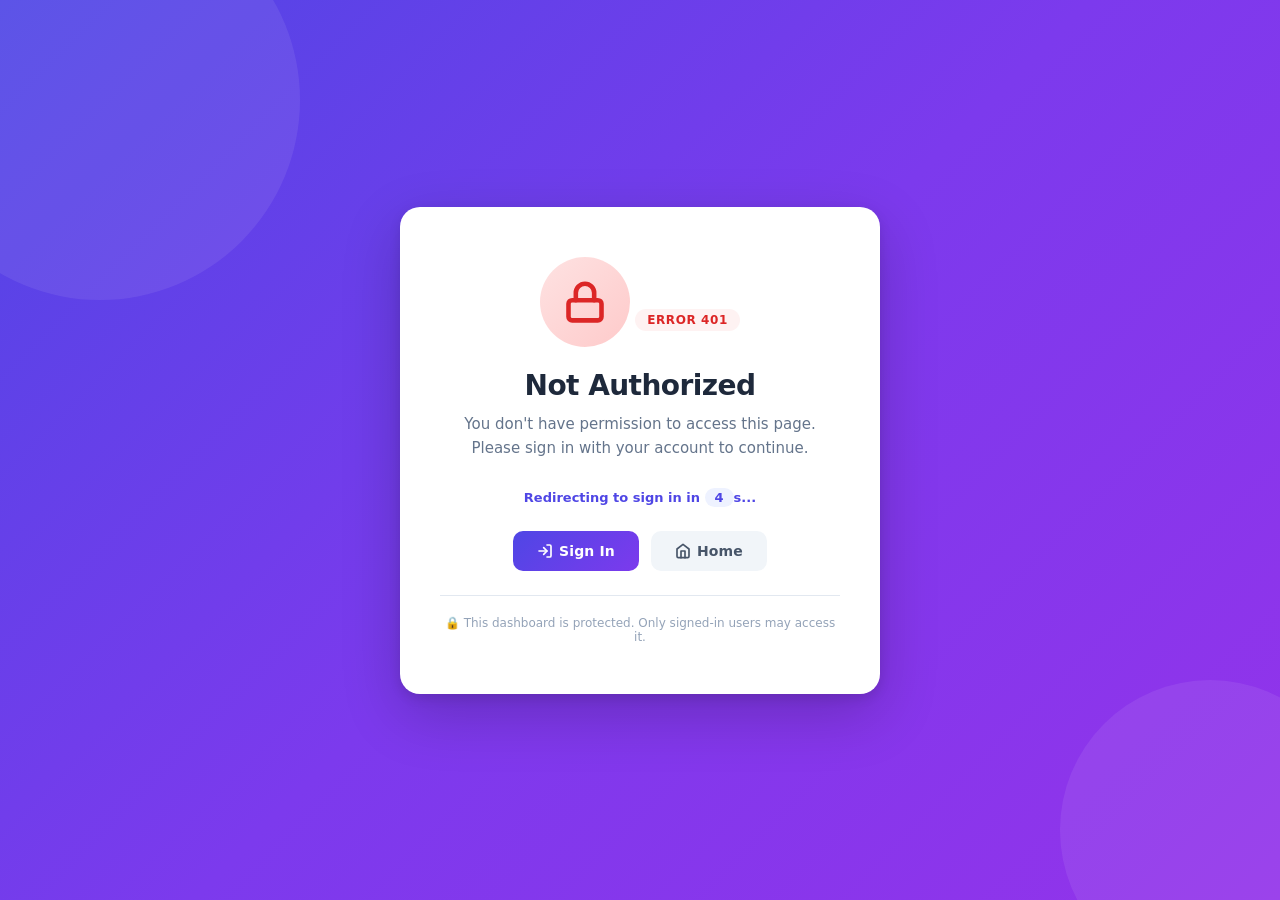
==== commit 60042272: "Update 4.4 dashboard.html adding unauthorized.html" ====
--- a/dashboard.html
+++ b/dashboard.html
@@ -1,6 +1,7 @@
 
 <!DOCTYPE html>
 <html lang="en">
+
 
 <head>
   <meta charset="UTF-8" />
@@ -9,8 +10,30 @@
   <meta name="description" content="SNARF Dashboard - Multi-stage approval workflow system" />
   <link rel="icon" href="favicon.ico" />
   <title>Dashboard</title>
+
+  <!-- ===== AUTH GUARD: redirect if not signed in ===== -->
+  <script>
+    (function () {
+      try {
+        var user = localStorage.getItem('currentUser');
+        if (!user) {
+          window.location.replace('unauthorized.html');
+          return;
+        }
+        // Optional: also reject malformed/empty user
+        var parsed = JSON.parse(user);
+        if (!parsed || !parsed.name) {
+          window.location.replace('unauthorized.html');
+        }
+      } catch (e) {
+        window.location.replace('unauthorized.html');
+      }
+    })();
+  </script>
+
   <link rel="stylesheet" href="css/dashboard.css" />
 </head>
+
 
 <body>
 
--- a/css/dashboard.css
+++ b/css/dashboard.css
@@ -2187,3 +2187,29 @@
 .attachment-btn-download { background: var(--success); color: white; }
 .attachment-btn-download:hover { background: var(--success-dark); }
 
+
+/* ===== NEW SNARF FORM BUTTON ===== */
+.new-form-btn {
+  padding: 10px 18px;
+  background: linear-gradient(135deg, var(--primary), var(--secondary-dark));
+  color: white;
+  border: none;
+  border-radius: var(--radius-sm);
+  cursor: pointer;
+  font-weight: 600;
+  font-size: 14px;
+  letter-spacing: 0.01em;
+  transition: transform var(--transition), box-shadow var(--transition);
+  display: inline-flex;
+  align-items: center;
+  gap: 6px;
+}
+
+.new-form-btn:hover {
+  transform: translateY(-1px);
+  box-shadow: 0 4px 12px rgba(79, 70, 229, 0.4);
+}
+
+.new-form-btn:active {
+  transform: translateY(0);
+}
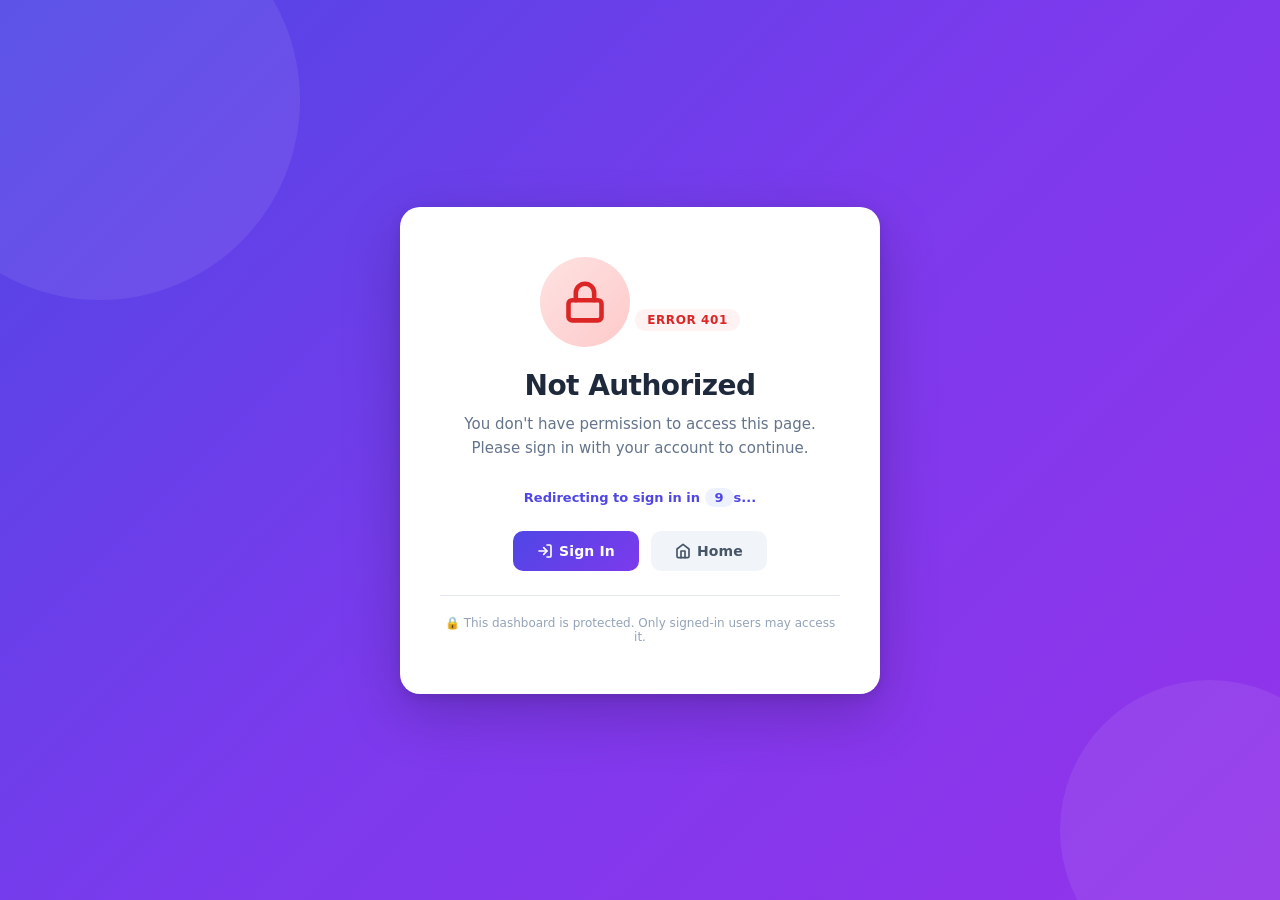
==== commit 4839f068: "Update 5 dashboard.html adding forms" ====
--- a/dashboard.html
+++ b/dashboard.html
@@ -219,9 +219,51 @@
             <button type="button" class="profile-edit-btn" onclick="openProfileModal()">Edit</button>
           </div>
         </div>
+
+        <!-- Landing Page Resources -->
+        <div class="settings-card" id="resourcesCard">
+          <div class="settings-card-header">
+            <div>
+              <h3>&#128229; Landing Page Resources</h3>
+              <p>Upload files and announcements that end users see on the landing page.</p>
+            </div>
+          </div>
+
+          <!-- Announcement -->
+          <div class="form-group" style="margin-bottom:20px;">
+            <label for="landingAnnouncement" style="font-weight:600;">&#128227; Announcement / Welcome Message</label>
+            <textarea id="landingAnnouncement" rows="3" placeholder="Optional message shown at top of landing page (e.g., 'New SNARF form template available below — please use the updated version.')" style="width:100%;padding:10px;border:1.5px solid #e2e8f0;border-radius:8px;font-size:14px;font-family:inherit;resize:vertical;"></textarea>
+            <button type="button" class="save-btn" onclick="saveAnnouncement()" style="margin-top:10px;padding:10px 20px;border-radius:6px;">&#128190; Save Announcement</button>
+          </div>
+
+          <hr style="margin:20px 0;border:none;border-top:1px solid #e5e7eb;" />
+
+          <!-- Upload new resource -->
+          <h4 style="margin-bottom:12px;color:#1e293b;">&#128206; Upload New Resource</h4>
+          <div class="resource-upload-area">
+            <input type="file" id="resourceFileInput" accept=".pdf,.xlsx,.xls,.docx,.doc,.pptx,.ppt,.jpeg,.jpg,.png" style="display:none;" onchange="onResourceFileSelected(event)" />
+            <button type="button" class="add-user-btn" onclick="document.getElementById('resourceFileInput').click()">+ Choose File</button>
+            <span id="resourceFileName" style="margin-left:10px;color:#6b7280;font-size:13px;">No file selected (max 3MB)</span>
+          </div>
+
+          <div class="form-group" style="margin-top:12px;">
+            <label for="resourceDescription" style="font-weight:600;">Description / Context (optional)</label>
+            <textarea id="resourceDescription" rows="2" placeholder="e.g., Blank SNARF form template — fill before submitting." style="width:100%;padding:10px;border:1.5px solid #e2e8f0;border-radius:8px;font-size:14px;font-family:inherit;resize:vertical;"></textarea>
+          </div>
+
+          <button type="button" class="save-btn" onclick="addResource()" id="addResourceBtn" disabled style="padding:10px 20px;border-radius:6px;">&#10133; Add to Landing Page</button>
+
+          <hr style="margin:24px 0;border:none;border-top:1px solid #e5e7eb;" />
+
+          <!-- Existing resources list -->
+          <h4 style="margin-bottom:12px;color:#1e293b;">&#128193; Current Resources <span id="resourceCountBadge" style="font-size:12px;color:#6b7280;font-weight:400;">(0)</span></h4>
+          <div id="resourcesList" style="display:flex;flex-direction:column;gap:10px;"></div>
+        </div>
+
       </div>
     </div>
   </main>
+
 
   <!-- ==================== MODALS ==================== -->
 
@@ -318,7 +360,7 @@
     </div>
   </div>
 
-  
+
   <div id="detailModal" class="modal" role="dialog" aria-modal="true" aria-labelledby="detailModalTitle" tabindex="-1">
     <div class="detail-modal-content">
       <h3 id="detailModalTitle">&#128196; Submission Details</h3>
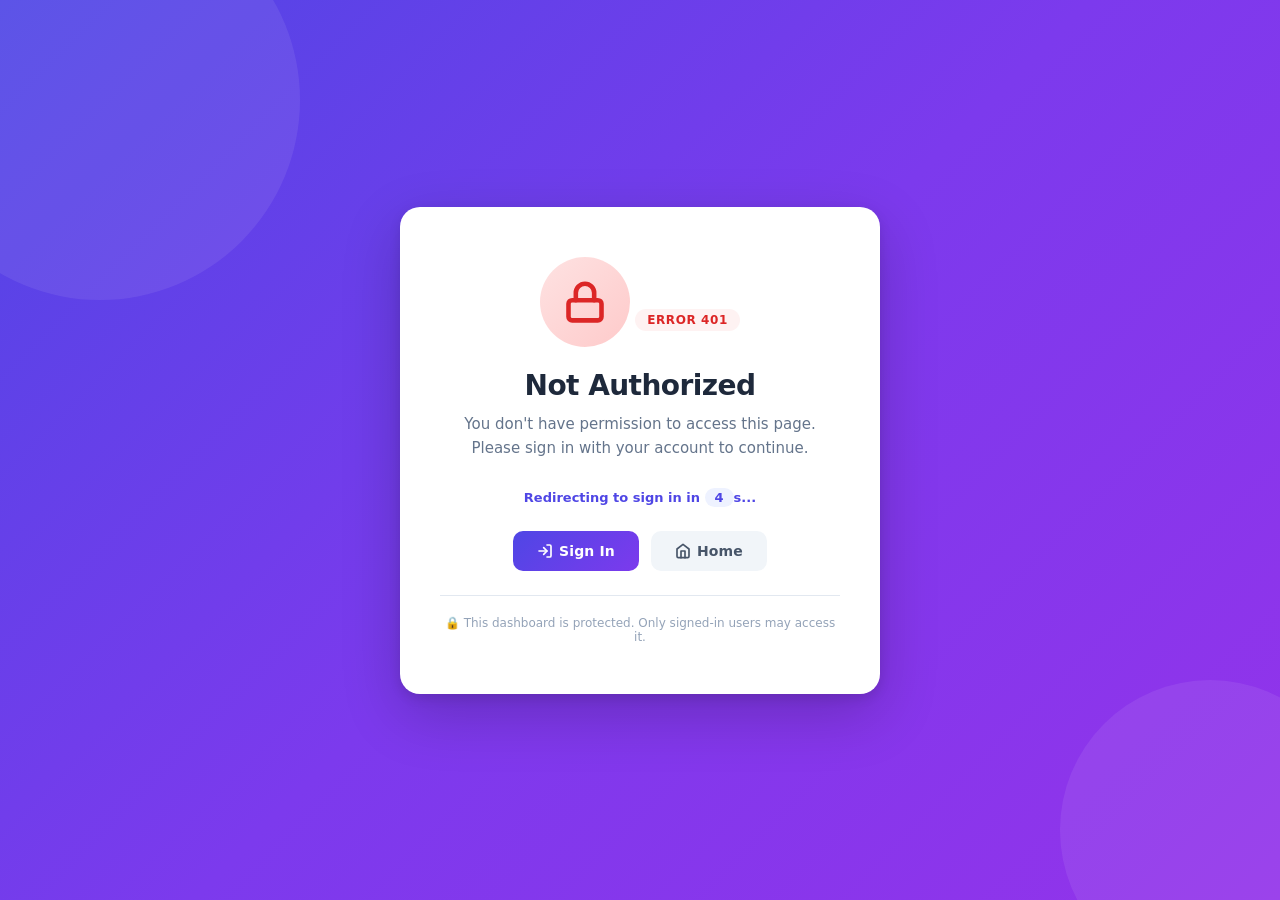
==== commit d9852f08: "Update 6 dashboard.html" ====
--- a/dashboard.html
+++ b/dashboard.html
@@ -132,6 +132,11 @@
             <button type="button" class="snarf-bulk-btn snarf-bulk-reject" id="bulkRejectBtn" onclick="bulkAction('Rejected')" disabled>&#10008; Bulk Reject</button>
             <button type="button" class="snarf-bulk-btn snarf-bulk-delete" id="bulkDeleteBtn" onclick="bulkAction('Delete')" disabled>&#128465; Bulk Delete</button>
             <button type="button" class="snarf-export-btn" onclick="exportSnarfToExcel()">&#128229; Export to Excel</button>
+            
+            <input type="file" id="importCsvInput" accept=".csv" style="display:none;" onchange="importSnarfFromCsv(event)" />
+            <button type="button" class="snarf-export-btn" style="background:#0ea5e9;" onclick="document.getElementById('importCsvInput').click()">📤 Import CSV</button>
+
+          
           </div>
         </div>
         <div class="snarf-table-wrapper">
--- a/css/dashboard.css
+++ b/css/dashboard.css
@@ -21,6 +21,88 @@
   --secondary: #9333ea;
   --secondary-dark: #7c3aed;
 
+  /* Semantic — Success */
+  --success: #16a34a;
+  --success-dark: #15803d;
+  --success-light: #d1fae5;
+  --success-lighter: #ecfdf5;
+  --success-text: #065f46;
+
+  /* Semantic — Danger */
+  --danger: #ef4444;
+  --danger-dark: #dc2626;
+  --danger-darker: #b91c1c;
+  --danger-light: #fee2e2;
+  --danger-lighter: #fef2f2;
+  --danger-text: #991b1b;
+  --danger-text-dark: #7f1d1d;
+
+  /* Semantic — Warning */
+  --warning: #f59e0b;
+  --warning-dark: #d97706;
+  --warning-light: #fef3c7;
+  --warning-lighter: #fffbeb;
+  --warning-text: #92400e;
+
+  /* Semantic — Info */
+  --info: #3b82f6;
+  --info-dark: #2563eb;
+  --info-light: #dbeafe;
+  --info-lighter: #eff6ff;
+  --info-text: #1e40af;
+
+  /* Accent — Cyan */
+  --cyan: #0ea5e9;
+  --cyan-dark: #0284c7;
+  --cyan-light: #ecfeff;
+  --cyan-text: #155e75;
+
+  /* Accent — Indigo Secondary */
+  --indigo-light: #6366f1;
+
+  /* Neutral */
+  --text-primary: #1e293b;
+  --text-secondary: #475569;
+  --text-tertiary: #64748b;
+  --text-muted: #6b7280;
+  --text-subtle: #94a3b8;
+
+  --border: #e2e8f0;
+  --border-light: #f0f0f0;
+  --border-medium: #cbd5e1;
+  --bg-app: #f5f5f5;
+  --bg-subtle: #f8fafc;
+  --bg-muted: #f1f5f9;
+  --bg-card: #ffffff;
+
+  /* Special — Dark Blue (table headers) */
+  --table-header-bg: #1e3c72;
+
+  /* Typography */
+  --font-sans: 'Inter', 'Segoe UI', system-ui, -apple-system, sans-serif;
+
+  /* Shadows */
+  --shadow-xs: 0 2px 4px rgba(0, 0, 0, 0.05);
+  --shadow-sm: 0 2px 6px rgba(0, 0, 0, 0.08);
+  --shadow-md: 0 4px 6px rgba(0, 0, 0, 0.1);
+  --shadow-lg: 0 4px 15px rgba(0, 0, 0, 0.3);
+  --shadow-xl: 0 4px 20px rgba(0, 0, 0, 0.3);
+  --shadow-focus: 0 0 0 3px rgba(79, 70, 229, 0.25);
+
+  /* Radius */
+  --radius-sm: 6px;
+  --radius: 8px;
+  --radius-md: 10px;
+  --radius-lg: 12px;
+  --radius-pill: 20px;
+  --radius-full: 9999px;
+
+  /* Transitions */
+  --transition-fast: 0.15s ease;
+  --transition: 0.2s ease;
+  --transition-slow: 0.3s ease;
+}
+
 /* ===== BACK BUTTON ===== */
 .back-btn {
   position: absolute;
@@ -66,90 +148,6 @@
     padding: 8px 14px;
     font-size: 13px;
   }
-}
-
-
-
-  /* Semantic — Success */
-  --success: #16a34a;
-  --success-dark: #15803d;
-  --success-light: #d1fae5;
-  --success-lighter: #ecfdf5;
-  --success-text: #065f46;
-
-  /* Semantic — Danger */
-  --danger: #ef4444;
-  --danger-dark: #dc2626;
-  --danger-darker: #b91c1c;
-  --danger-light: #fee2e2;
-  --danger-lighter: #fef2f2;
-  --danger-text: #991b1b;
-  --danger-text-dark: #7f1d1d;
-
-  /* Semantic — Warning */
-  --warning: #f59e0b;
-  --warning-dark: #d97706;
-  --warning-light: #fef3c7;
-  --warning-lighter: #fffbeb;
-  --warning-text: #92400e;
-
-  /* Semantic — Info */
-  --info: #3b82f6;
-  --info-dark: #2563eb;
-  --info-light: #dbeafe;
-  --info-lighter: #eff6ff;
-  --info-text: #1e40af;
-
-  /* Accent — Cyan */
-  --cyan: #0ea5e9;
-  --cyan-dark: #0284c7;
-  --cyan-light: #ecfeff;
-  --cyan-text: #155e75;
-
-  /* Accent — Indigo Secondary */
-  --indigo-light: #6366f1;
-
-  /* Neutral */
-  --text-primary: #1e293b;
-  --text-secondary: #475569;
-  --text-tertiary: #64748b;
-  --text-muted: #6b7280;
-  --text-subtle: #94a3b8;
-
-  --border: #e2e8f0;
-  --border-light: #f0f0f0;
-  --border-medium: #cbd5e1;
-  --bg-app: #f5f5f5;
-  --bg-subtle: #f8fafc;
-  --bg-muted: #f1f5f9;
-  --bg-card: #ffffff;
-
-  /* Special — Dark Blue (table headers) */
-  --table-header-bg: #1e3c72;
-
-  /* Typography */
-  --font-sans: 'Inter', 'Segoe UI', system-ui, -apple-system, sans-serif;
-
-  /* Shadows */
-  --shadow-xs: 0 2px 4px rgba(0, 0, 0, 0.05);
-  --shadow-sm: 0 2px 6px rgba(0, 0, 0, 0.08);
-  --shadow-md: 0 4px 6px rgba(0, 0, 0, 0.1);
-  --shadow-lg: 0 4px 15px rgba(0, 0, 0, 0.3);
-  --shadow-xl: 0 4px 20px rgba(0, 0, 0, 0.3);
-  --shadow-focus: 0 0 0 3px rgba(79, 70, 229, 0.25);
-
-  /* Radius */
-  --radius-sm: 6px;
-  --radius: 8px;
-  --radius-md: 10px;
-  --radius-lg: 12px;
-  --radius-pill: 20px;
-  --radius-full: 9999px;
-
-  /* Transitions */
-  --transition-fast: 0.15s ease;
-  --transition: 0.2s ease;
-  --transition-slow: 0.3s ease;
 }
 
 /* ===================== FONTS ===================== */
@@ -2107,6 +2105,7 @@
 
   .settings-card { padding: 18px; }
 }
+
 /* ===== ATTACHMENTS DISPLAY ===== */
 .attachments-list {
   margin-top: 12px;
@@ -2213,3 +2212,94 @@
 .new-form-btn:active {
   transform: translateY(0);
 }
+
+
+/* ===== LANDING RESOURCES (Settings) ===== */
+.resource-item-admin {
+  display: flex;
+  align-items: center;
+  gap: 12px;
+  padding: 12px 14px;
+  background: var(--bg-subtle);
+  border: 1px solid var(--border);
+  border-radius: var(--radius);
+}
+
+.resource-item-admin .res-icon {
+  width: 40px; height: 40px;
+  border-radius: 8px;
+  display: flex; align-items: center; justify-content: center;
+  font-size: 20px; flex-shrink: 0;
+}
+.res-icon.pdf { background: #fee2e2; color: #dc2626; }
+.res-icon.xls { background: #d1fae5; color: #047857; }
+.res-icon.doc { background: #dbeafe; color: #2563eb; }
+.res-icon.ppt { background: #fed7aa; color: #c2410c; }
+.res-icon.img { background: #e0e7ff; color: #4f46e5; }
+.res-icon.other { background: #f1f5f9; color: #64748b; }
+
+.resource-item-admin .res-info { flex: 1; overflow: hidden; }
+.resource-item-admin .res-name {
+  font-weight: 600; color: var(--text-primary);
+  font-size: 14px;
+  overflow: hidden; text-overflow: ellipsis; white-space: nowrap;
+}
+.resource-item-admin .res-desc {
+  color: var(--text-muted); font-size: 12px; margin-top: 2px;
+  overflow: hidden; text-overflow: ellipsis; white-space: nowrap;
+}
+.resource-item-admin .res-meta {
+  color: var(--text-subtle); font-size: 11px; margin-top: 2px;
+}
+
+.resource-item-admin .res-delete {
+  background: var(--danger); color: white; border: none;
+  padding: 6px 12px; border-radius: 6px;
+  font-size: 12px; font-weight: 600; cursor: pointer;
+  flex-shrink: 0;
+  transition: background var(--transition);
+}
+.resource-item-admin .res-delete:hover { background: var(--danger-dark); }
+
+
+
+/* ===== ATTACHMENT MANAGEMENT BUTTONS ===== */
+.attachment-btn-replace {
+  background: var(--warning);
+  color: white;
+}
+.attachment-btn-replace:hover { background: var(--warning-dark); }
+
+.add-attachment-section {
+  margin-top: 12px;
+  padding: 12px;
+  background: var(--bg-subtle);
+  border: 2px dashed var(--border-medium);
+  border-radius: var(--radius);
+  text-align: center;
+}
+
+.add-attachment-btn {
+  padding: 8px 16px;
+  background: var(--primary);
+  color: white;
+  border: none;
+  border-radius: var(--radius-sm);
+  cursor: pointer;
+  font-size: 13px;
+  font-weight: 600;
+  transition: background-color var(--transition);
+}
+
+.add-attachment-btn:hover { background: var(--primary-dark); }
+
+.add-attachment-btn:disabled {
+  background: var(--border-medium);
+  cursor: not-allowed;
+}
+
+.attachment-hint {
+  margin-top: 6px;
+  font-size: 11px;
+  color: var(--text-muted);
+}
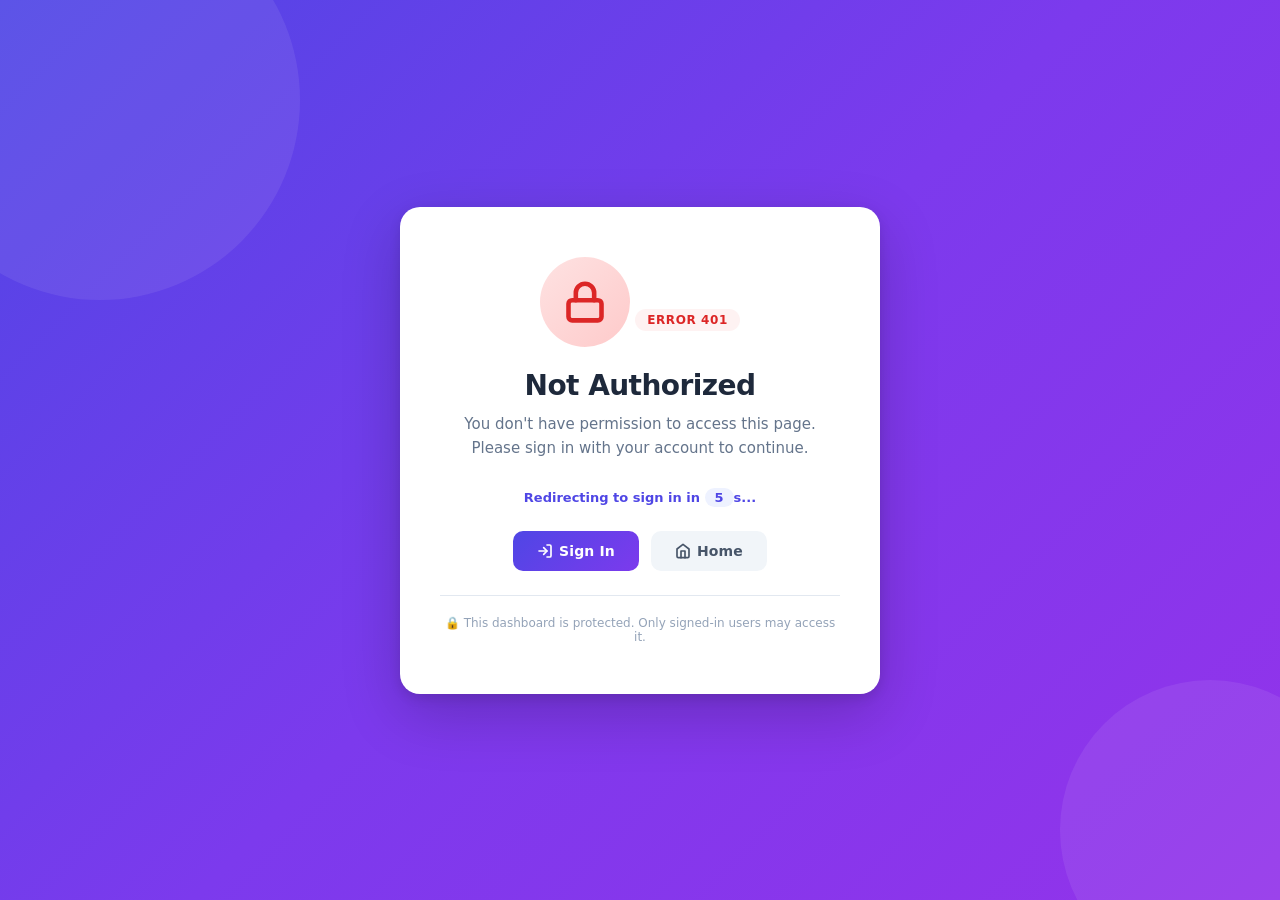
==== commit 9f641c35: "Update 6.2 remove analytics tab" ====
--- a/dashboard.html
+++ b/dashboard.html
@@ -63,7 +63,7 @@
       <button type="button" role="tab" aria-selected="false" class="tab-btn" onclick="switchTab('snarf-form', this)" id="snarfTabBtn">
         SNARF Form <span class="tab-badge" id="pendingBadge" style="display:none;">0</span>
       </button>
-      <button type="button" role="tab" aria-selected="false" class="tab-btn" onclick="switchTab('analytics', this)" id="analyticsTabBtn">Analytics</button>
+      
       <button type="button" role="tab" aria-selected="false" class="tab-btn" onclick="switchTab('settings', this)" id="settingsTabBtn">Settings</button>
     </div>
 
@@ -134,7 +134,11 @@
             <button type="button" class="snarf-export-btn" onclick="exportSnarfToExcel()">&#128229; Export to Excel</button>
             
             <input type="file" id="importCsvInput" accept=".csv" style="display:none;" onchange="importSnarfFromCsv(event)" />
-            <button type="button" class="snarf-export-btn" style="background:#0ea5e9;" onclick="document.getElementById('importCsvInput').click()">📤 Import CSV</button>
+           
+            <button type="button" id="importCsvBtn" class="snarf-export-btn"
+            style="background:#0ea5e9;"
+            onclick="document.getElementById('importCsvInput').click()">📤 Import CSV</button>
+
 
           
           </div>
@@ -205,13 +209,6 @@
             <div class="setting-info" id="snarfTabLabel"><h4>SNARF Form Tab</h4><span>Show or hide the SNARF Form submissions tab</span></div>
             <label class="toggle-switch">
               <input type="checkbox" id="toggleSnarfTab" checked onchange="toggleTabVisibility('snarf-form', this.checked)" aria-labelledby="snarfTabLabel" />
-              <span class="toggle-slider"></span>
-            </label>
-          </div>
-          <div class="setting-item">
-            <div class="setting-info" id="analyticsTabLabel"><h4>Analytics Tab</h4><span>Show or hide the Analytics tab</span></div>
-            <label class="toggle-switch">
-              <input type="checkbox" id="toggleAnalyticsTab" checked onchange="toggleTabVisibility('analytics', this.checked)" aria-labelledby="analyticsTabLabel" />
               <span class="toggle-slider"></span>
             </label>
           </div>
